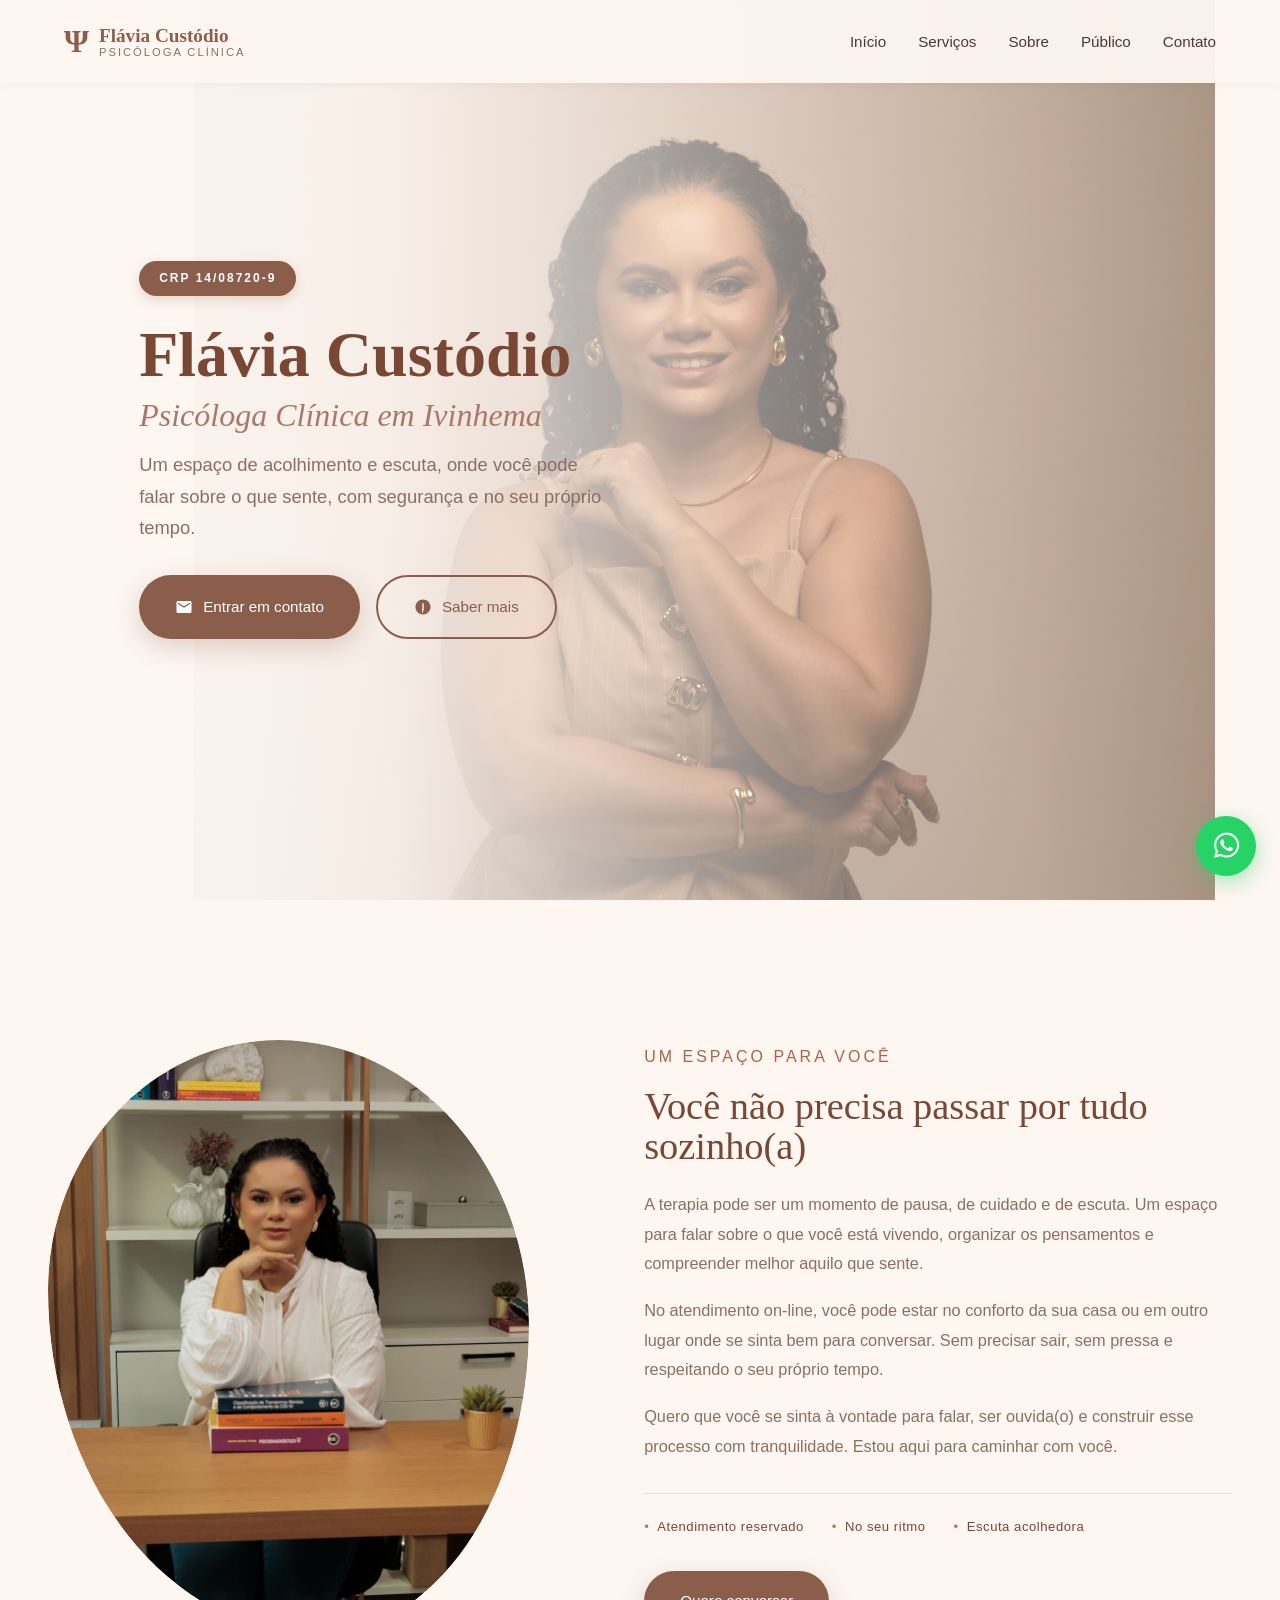
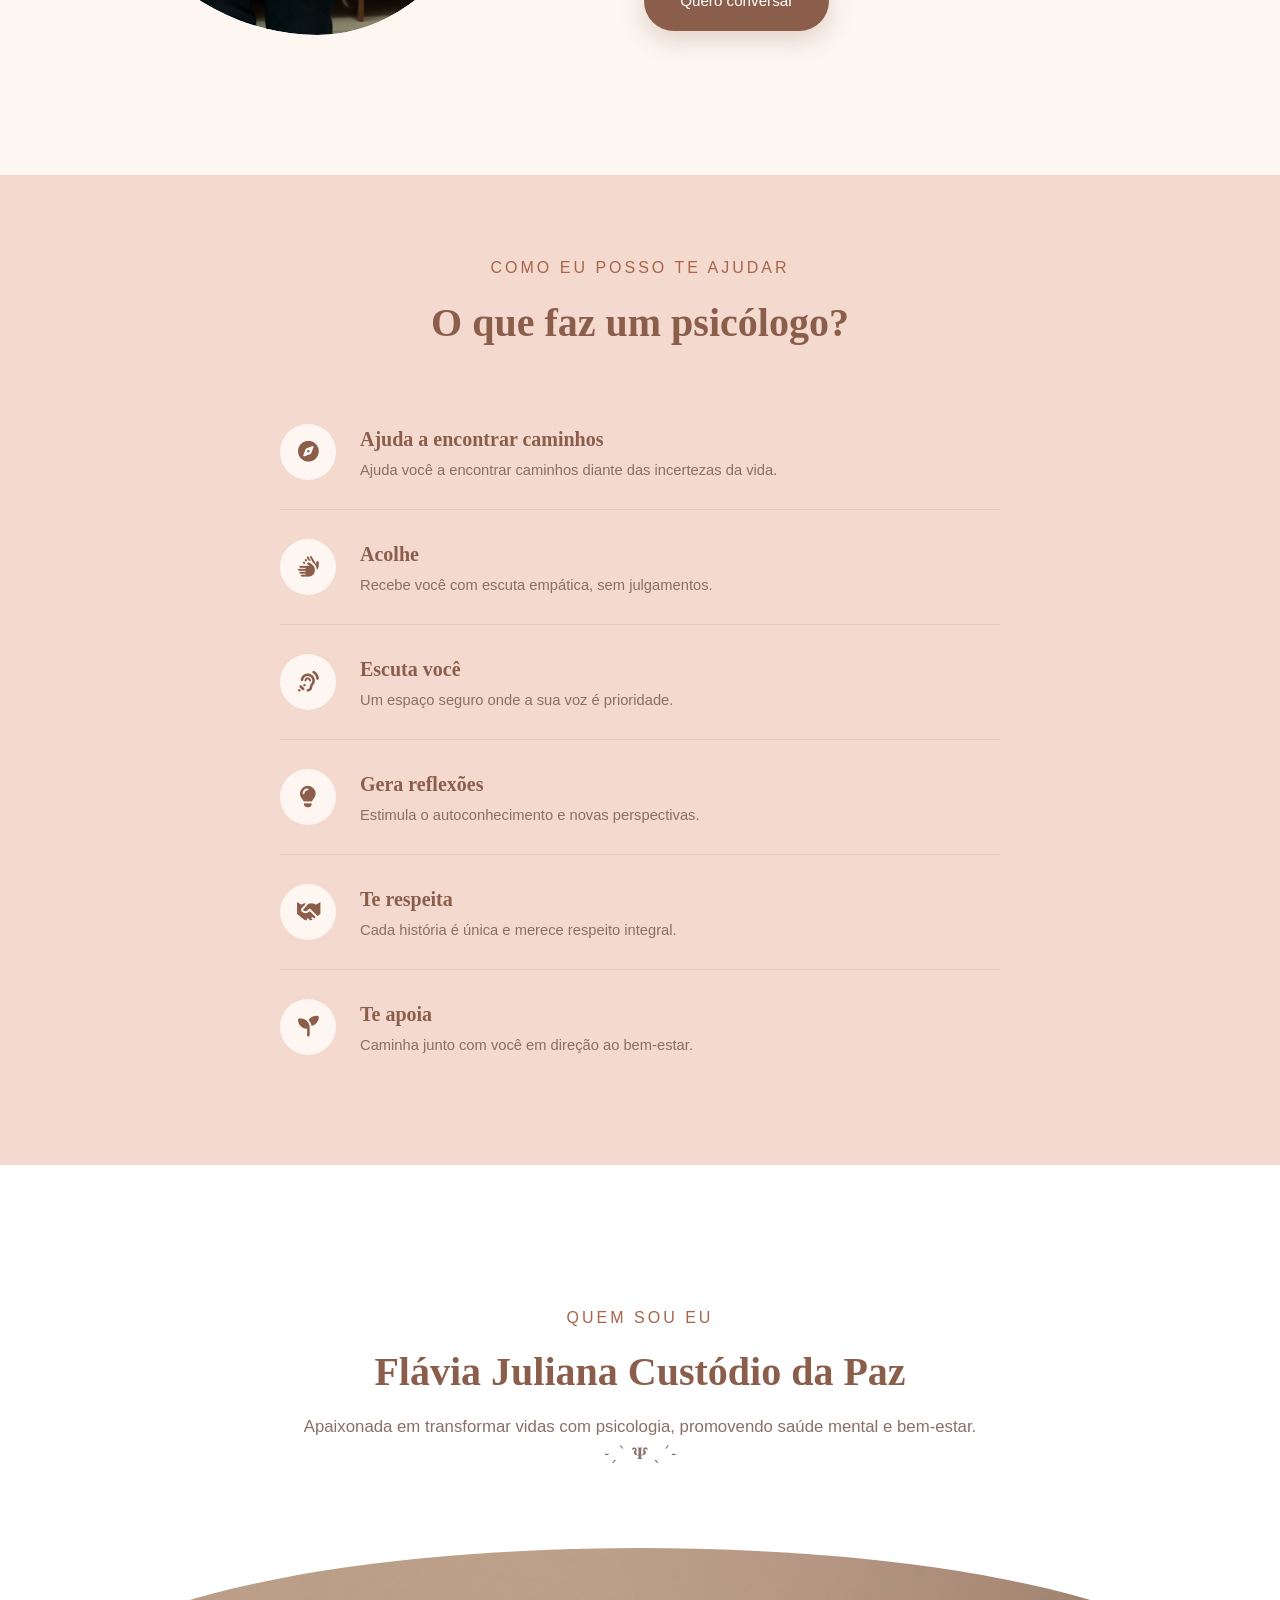
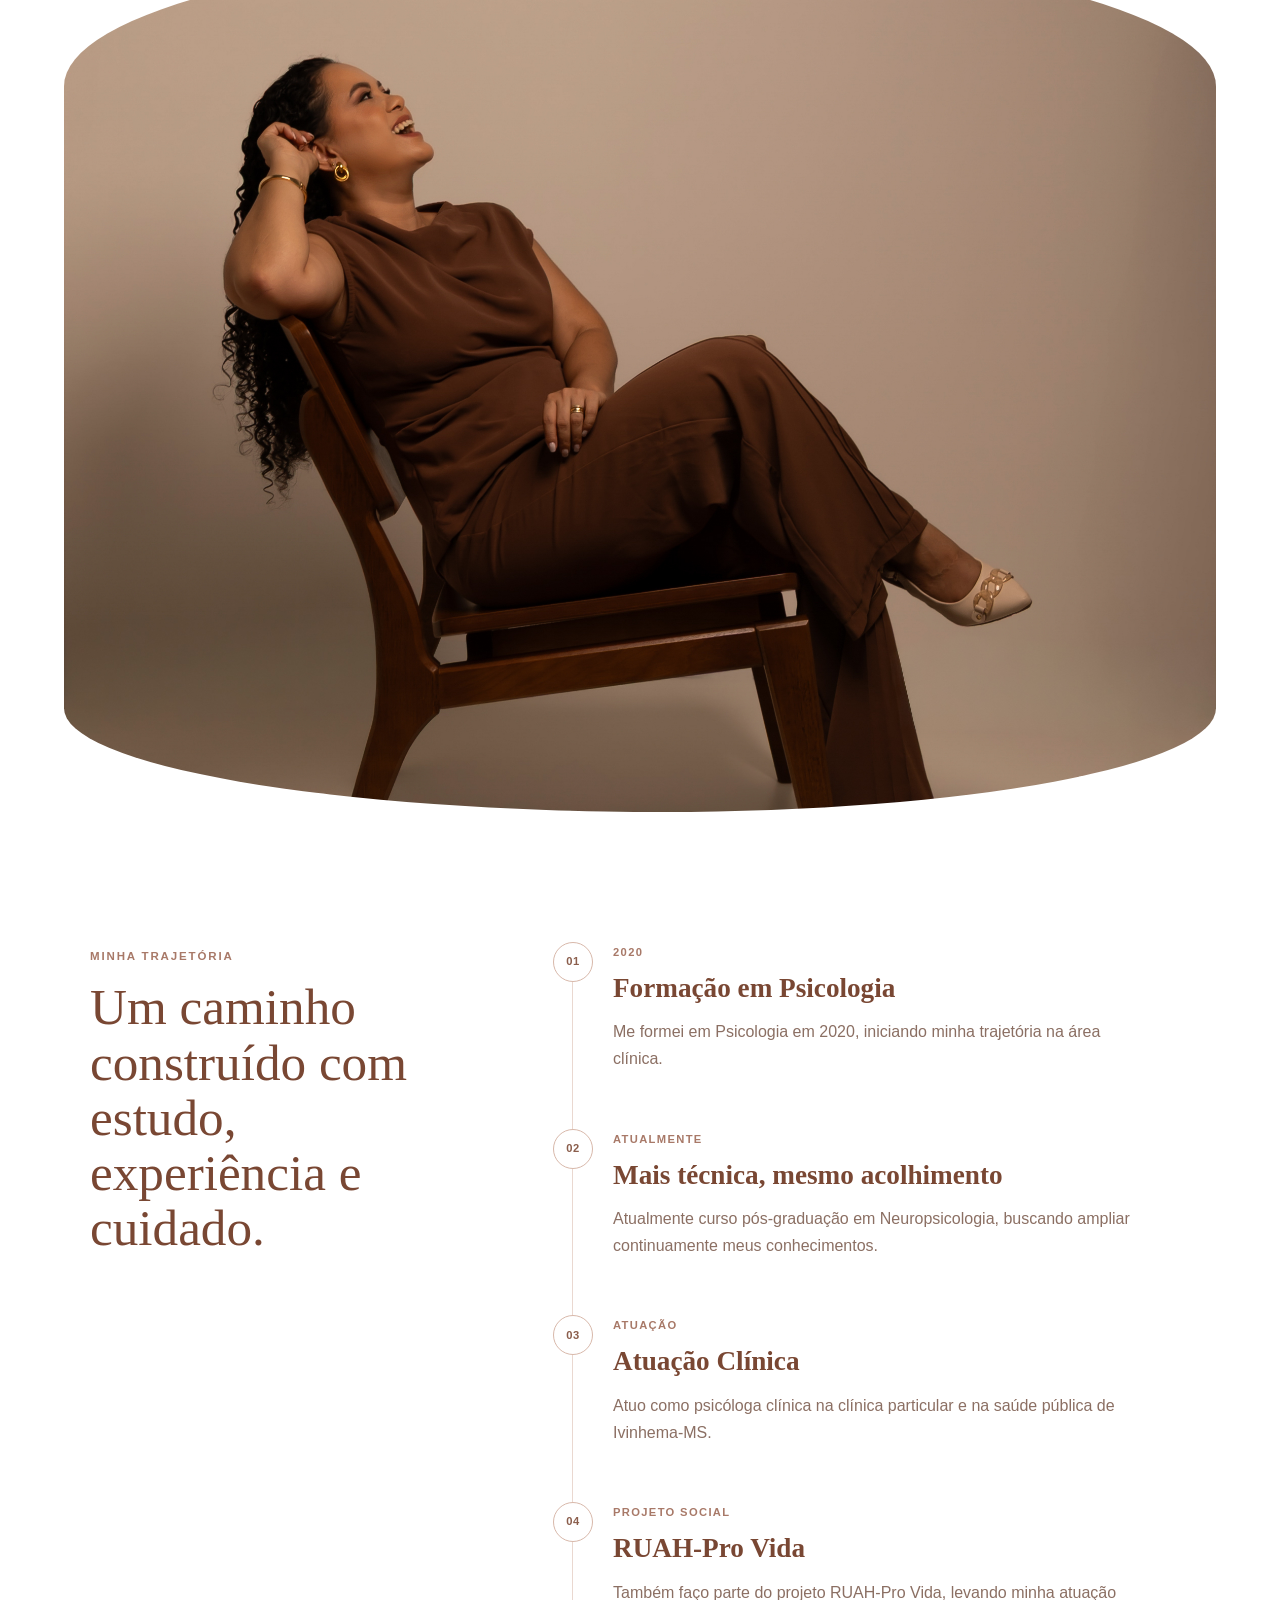
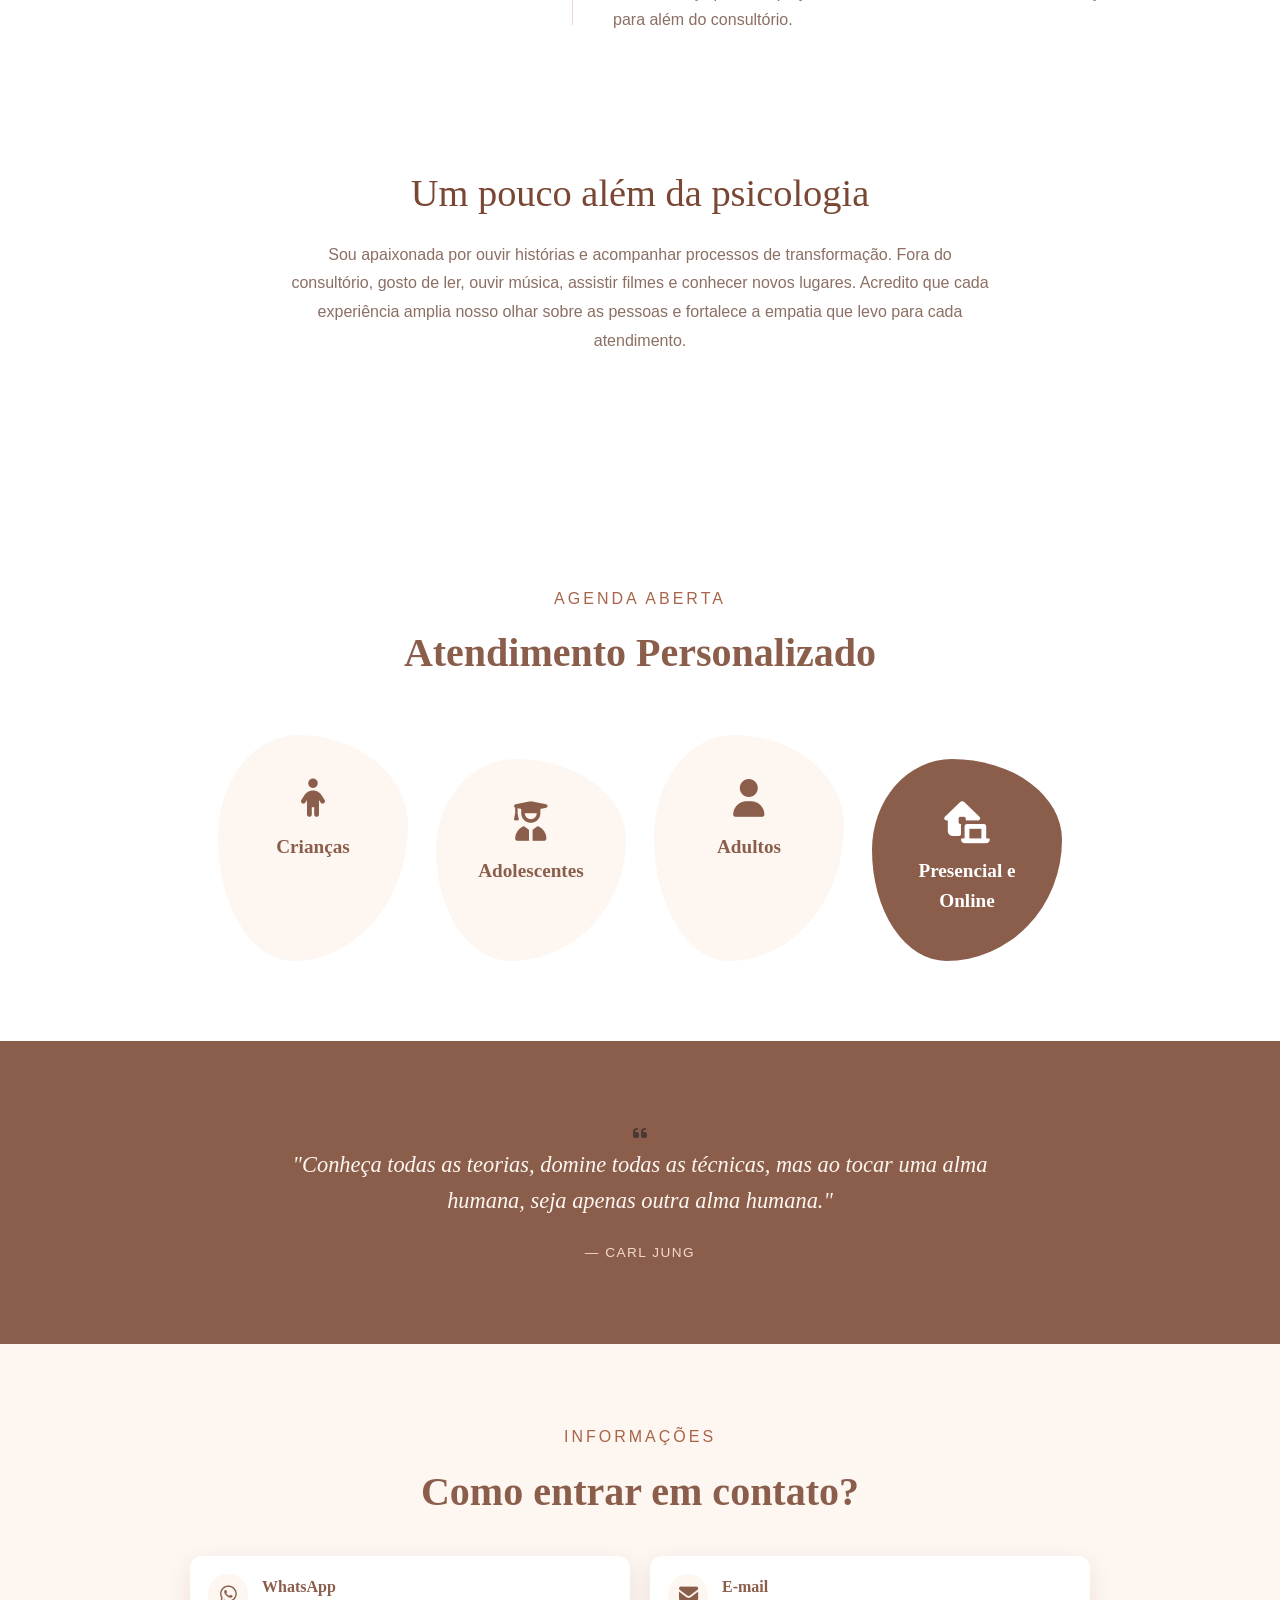
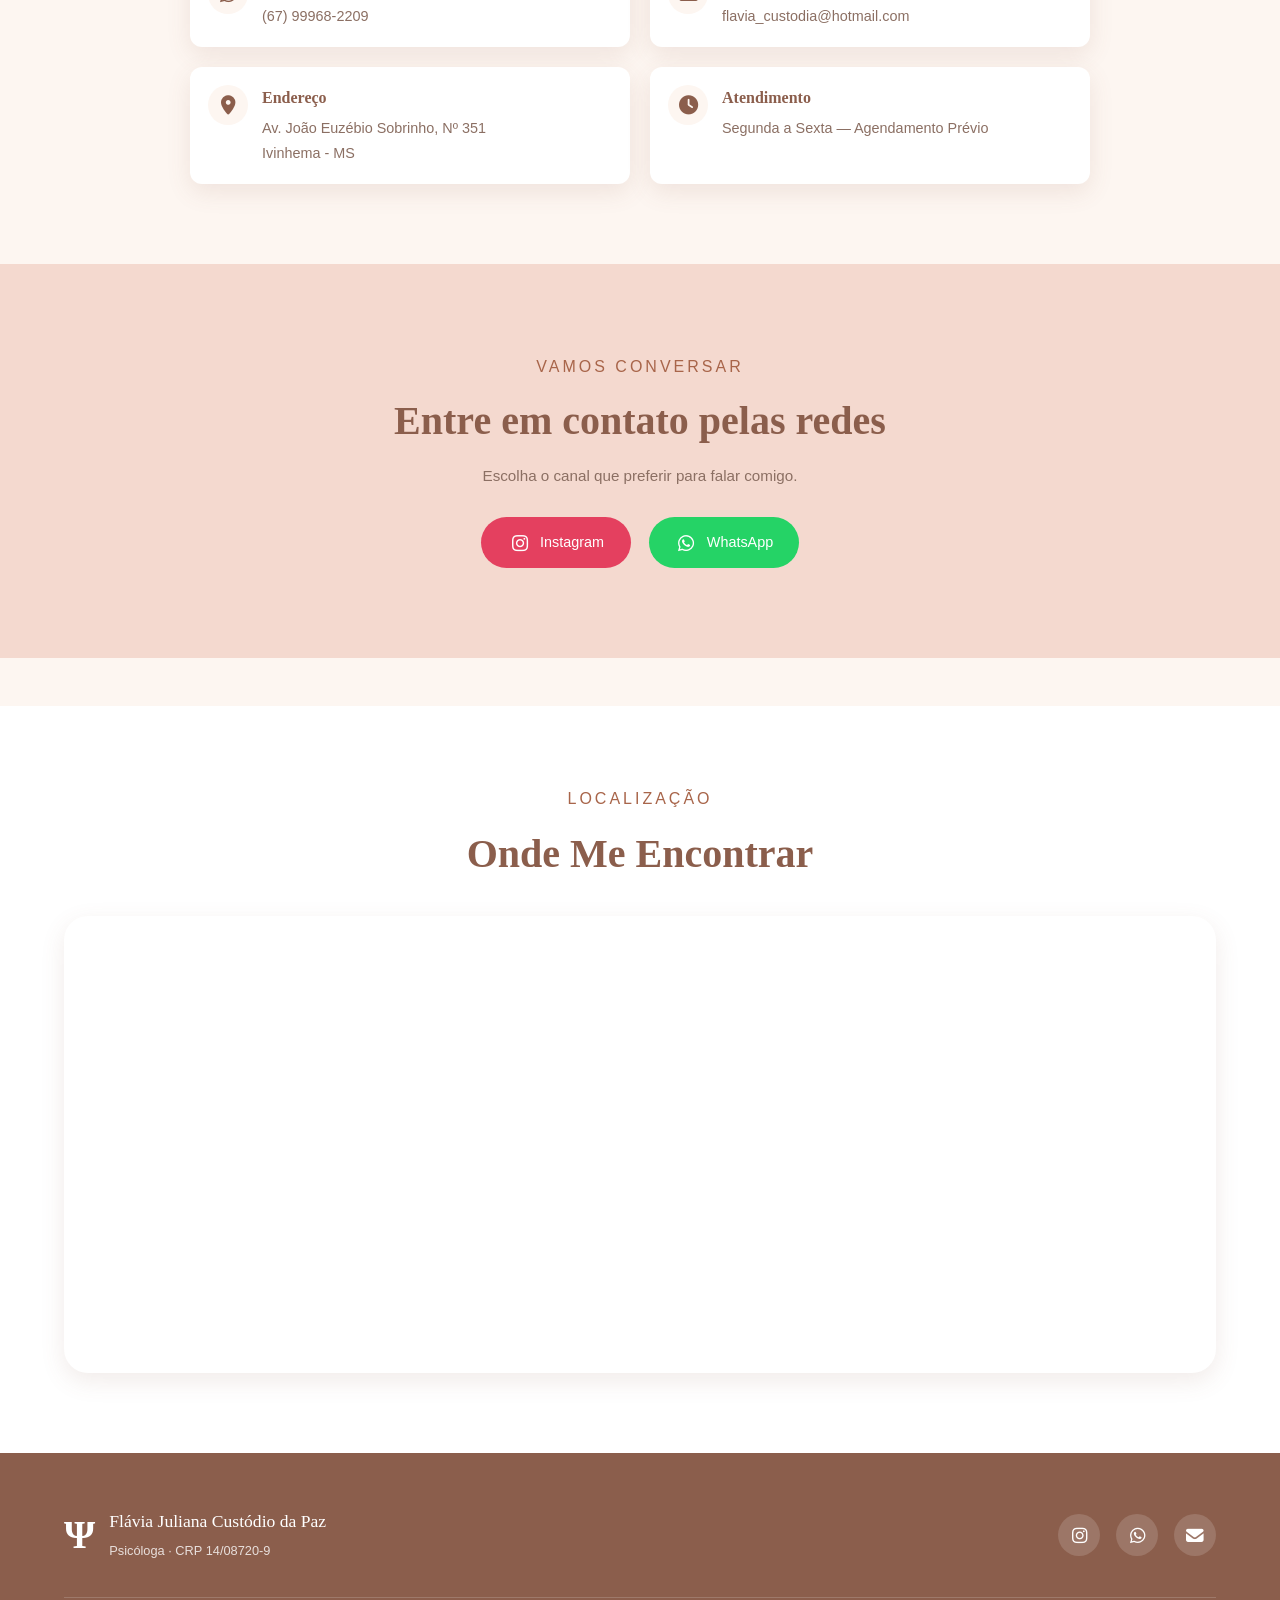
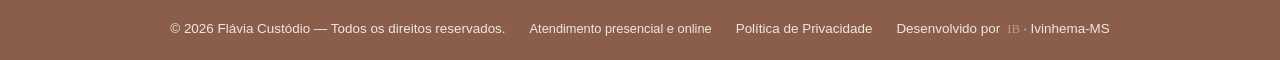
==== index.html @ bb40ae32 "adiciona open graph e transforma seção serviços e público em listas" ====
<!DOCTYPE html>
<!-- LANDING PAGE - PSICÓLOGA FLÁVIA CUSTÓDIO -->
<!-- Projeto Desenvolvido por Iris Bispo - 2026 -->
<html lang="pt-BR">
<head>
    <meta charset="UTF-8">
    <meta name="viewport" content="width=device-width, initial-scale=1.0">
    <meta name="description" content="Psicóloga Flávia Juliana Custódio da Paz. Atendimento psicológico presencial em Ivinhema/MS e online. Psicoterapia para crianças, adolescentes e adultos.">
            <!-- OPEN GRAPH -->
    <meta property="og:title" content="Flávia Custódio | Psicóloga Clínica">
    <meta property="og:description" content="Atendimento psicológico presencial em Ivinhema/MS e online. Um espaço de acolhimento, escuta e cuidado.">
    <meta property="og:type" content="website">
    <meta property="og:url" content="https://psicologa-flavia.netlify.app/">
    <meta property="og:image" content="https://psicologa-flavia.netlify.app/assets/og-image.jpg">
    <meta property="og:image:width" content="1200">
    <meta property="og:image:height" content="630">
    <meta property="og:image:alt" content="Psicóloga Flávia Custódio">
    <meta property="og:locale" content="pt_BR">
    <meta property="og:site_name" content="Flávia Custódio — Psicóloga Clínica">
            <!-- FAVICON -->
    <link rel="icon" type="image/png" href="./assets/favicon/favicon-96x96.png" sizes="96x96" />
    <link rel="icon" type="image/svg+xml" href="./assets/favicon/favicon.svg" />
    <link rel="shortcut icon" href="./favicon.ico" />
    <link rel="apple-touch-icon" sizes="180x180" href="./assets/favicon/apple-touch-icon.png" />
    <title>Flávia Custódio - Psicóloga Clínica | CRP 14/08720-9</title>
            <!-- ícones de font awesome -->
    <link rel="stylesheet" href="./assets/fontawesome/css/all.min.css">
            <!-- CSS -->
    <link rel="stylesheet" href="styles.css">
</head>
<body>
    <a href="#inicio" class="skip-link">Pular para o conteúdo principal</a>
            <!-- NAV -->
    <nav class="navbar" id="navbar">
        <div class="nav-container">
            <a href="#inicio" class="logo">
            <span class="logo-symbol" aria-hidden="true">Ψ</span>
                <div class="logo-text">
                    <span class="logo-name">Flávia Custódio</span>
                    <span class="logo-sub">Psicóloga Clínica</span>
                </div>
            </a>
            <button class="menu-toggle" id="menuToggle" aria-label="Abrir menu" aria-expanded="false" aria-controls="navMenu">
                <span></span><span></span><span></span>
            </button>
            <ul class="nav-menu" id="navMenu"> 
                <li><a href="#inicio">Início</a></li>
                <li><a href="#servicos">Serviços</a></li>
                <li><a href="#sobre">Sobre</a></li>
                <li><a href="#publico">Público</a></li>
                <li><a href="#contato">Contato</a></li>
            </ul>
        </div>
    </nav>
<main>
            <!-- HERO -->
<section class="hero" id="inicio">
    <div class="hero-content">
        <span class="hero-tag">CRP 14/08720-9</span>
            <h1 class="hero-title">Flávia Custódio
                <em>Psicóloga Clínica em Ivinhema</em>
            </h1>
            <p class="hero-subtitle">
                Um espaço de acolhimento e escuta, onde você pode falar sobre o que sente, com segurança e no seu próprio tempo.
            </p>
        <div class="hero-image-card">
            <img
                src="assets/confianca.webp"
                alt="Psicóloga Flávia Custódio em pé sorrindo para a câmera"
                width="420"
                height="520"
                fetchpriority="high"
                decoding="async"
            >
        </div>
        <div class="hero-buttons">
            <a class="btn btn-primary" href="#contato-social">
                <svg
                    width="18"
                    height="18"
                    viewBox="0 0 24 24"
                    fill="currentColor"
                    aria-hidden="true"
                    focusable="false"
                >
                <path d="M20 4H4a2 2 0 0 0-2 2v12a2 2 0 0 0 2 2h16a2 2 0 0 0 2-2V6a2 2 0 0 0-2-2Zm0 4-8 5-8-5V6l8 5 8-5v2Z"/>
                </svg>Entrar em contato
            </a>
            <a class="btn btn-secondary" href="#servicos">
                <svg width="18" height="18" viewBox="0 0 24 24"
                    fill="currentColor" aria-hidden="true">
                    <path d="M12 2C6.48 2 2 6.48 2 12s4.48 10 10 10 10-4.48 10-10S17.52 2 12 2zm0 18a1.5 1.5 0 1 1 0-3 1.5 1.5 0 0 1 0-3 1.5 1.5 0 0 1 0 3zm1-6h-2v-7h2v7z"/>
                </svg>Saber mais
            </a>
        </div>
    </div>
</section>
        <!-- ACOLHIMENTO -->
<section class="acolhimento" id="acolhimento">
    <div class="acolhimento-container">
        <div class="acolhimento-image reveal reveal--left">
            <img
                src="assets/presenca.jpg"
                alt="Psicóloga Flávia Custódio sentada em seu consultório, com a mão apoiada no queixo e olhando para a câmera."
                width="309"
                height="520"
                loading="lazy"
                decoding="async"
            >
        </div>
        <div class="acolhimento-content reveal reveal--right">
            <span class="section-tag">UM ESPAÇO PARA VOCÊ</span>
            <h2 class="acolhimento-title">
                Você não precisa passar por tudo sozinho(a)
            </h2>
            <div class="acolhimento-text">
                <p>
                    A terapia pode ser um momento de pausa, de cuidado e de escuta.
                    Um espaço para falar sobre o que você está vivendo, organizar os
                    pensamentos e compreender melhor aquilo que sente.
                </p>
                <p>
                    No atendimento on-line, você pode estar no conforto da sua casa
                    ou em outro lugar onde se sinta bem para conversar. Sem precisar
                    sair, sem pressa e respeitando o seu próprio tempo.
                </p>
                <p>
                    Quero que você se sinta à vontade para falar, ser ouvida(o) e
                    construir esse processo com tranquilidade. Estou aqui para
                    caminhar com você.
                </p>
            </div>
            <div class="acolhimento-info" aria-label="Características do atendimento">
                <span>Atendimento reservado</span>
                <span>No seu ritmo</span>
                <span>Escuta acolhedora</span>
            </div>
            <a href="#contato" class="btn btn-primary">
                Quero conversar
            </a>
        </div>
    </div>
</section>
        <!--  SERVIÇOS -->
    <section class="servicos" id="servicos">
    <div class="container">
        <span class="section-tag">COMO EU POSSO TE AJUDAR</span>
        <h2 class="section-title">O que faz um psicólogo?</h2>

        <ul class="servicos-lista">
            <li class="servico-linha reveal reveal--left">
                <div class="servico-linha-icon"><i class="fas fa-compass" aria-hidden="true"></i></div>
                <div class="servico-linha-texto">
                    <h3>Ajuda a encontrar caminhos</h3>
                    <p>Ajuda você a encontrar caminhos diante das incertezas da vida.</p>
                </div>
            </li>
            <li class="servico-linha reveal reveal--right">
                <div class="servico-linha-icon"><i class="fas fa-hands" aria-hidden="true"></i></div>
                <div class="servico-linha-texto">
                    <h3>Acolhe</h3>
                    <p>Recebe você com escuta empática, sem julgamentos.</p>
                </div>
            </li>
            <li class="servico-linha reveal reveal--left">
                <div class="servico-linha-icon"><i class="fas fa-ear-listen" aria-hidden="true"></i></div>
                <div class="servico-linha-texto">
                    <h3>Escuta você</h3>
                    <p>Um espaço seguro onde a sua voz é prioridade.</p>
                </div>
            </li>
            <li class="servico-linha reveal reveal--right">
                <div class="servico-linha-icon"><i class="fas fa-lightbulb" aria-hidden="true"></i></div>
                <div class="servico-linha-texto">
                    <h3>Gera reflexões</h3>
                    <p>Estimula o autoconhecimento e novas perspectivas.</p>
                </div>
            </li>
            <li class="servico-linha reveal reveal--left">
                <div class="servico-linha-icon"><i class="fas fa-handshake" aria-hidden="true"></i></div>
                <div class="servico-linha-texto">
                    <h3>Te respeita</h3>
                    <p>Cada história é única e merece respeito integral.</p>
                </div>
            </li>
            <li class="servico-linha reveal reveal--right">
                <div class="servico-linha-icon"><i class="fas fa-seedling" aria-hidden="true"></i></div>
                <div class="servico-linha-texto">
                    <h3>Te apoia</h3>
                    <p>Caminha junto com você em direção ao bem-estar.</p>
                </div>
            </li>
        </ul>
    </div>
</section>
    <!-- SOBRE -->
<section class="sobre" id="sobre">
    <div class="container">
        <span class="section-tag">QUEM SOU EU</span>
        <h2 class="section-title">
            Flávia Juliana Custódio da Paz
        </h2>
        <p class="section-subtitle">
            Apaixonada em transformar vidas com psicologia,
            promovendo saúde mental e bem-estar.
            <br>
            <span aria-hidden="true">˗ˏˋ 𝚿 ˎˊ˗</span>
        </p>
        <div class="sobre-image-wrapper reveal reveal--up">
            <img
                src="assets/contentamento.jpg"
                alt="Psicóloga Flávia Juliana Custódio da Paz em seu consultório"
                class="sobre-image"
                width="1200"
                height="800"
                loading="lazy"
                decoding="async"
            >
        </div>
        <!-- TRAJETÓRIA -->
        <div class="sobre-trajetoria">
            <div class="sobre-trajetoria-intro reveal reveal--left">
                <span class="sobre-mini-tag">
                    MINHA TRAJETÓRIA
                </span>
                <h3>
                    Um caminho construído
                    com estudo, experiência
                    e cuidado.
                </h3>
            </div>
            <div class="sobre-timeline">
                <article class="sobre-timeline-item reveal reveal--right">
                    <span class="sobre-timeline-marker">
                        01
                    </span>
                    <div class="sobre-timeline-content">
                        <span class="sobre-timeline-label">
                            2020
                        </span>
                        <h4>
                            Formação em Psicologia
                        </h4>
                        <p>
                            Me formei em Psicologia em 2020,
                            iniciando minha trajetória na área clínica.
                        </p>
                    </div>
                </article>
                <article class="sobre-timeline-item reveal reveal--right">
                    <span class="sobre-timeline-marker">
                        02
                    </span>
                    <div class="sobre-timeline-content">
                        <span class="sobre-timeline-label">
                            ATUALMENTE
                        </span>
                        <h4>
                            Mais técnica, mesmo acolhimento
                        </h4>
                        <p>
                            Atualmente curso pós-graduação em
                            Neuropsicologia, buscando ampliar
                            continuamente meus conhecimentos.
                        </p>
                    </div>
                </article>
                <article class="sobre-timeline-item reveal reveal--right">
                    <span class="sobre-timeline-marker">
                        03
                    </span>
                    <div class="sobre-timeline-content">
                        <span class="sobre-timeline-label">
                            ATUAÇÃO
                        </span>
                        <h4>
                            Atuação Clínica
                        </h4>
                        <p>
                            Atuo como psicóloga clínica na clínica
                            particular e na saúde pública de
                            Ivinhema-MS.
                        </p>
                    </div>
                </article>
                <article class="sobre-timeline-item reveal reveal--right">
                    <span class="sobre-timeline-marker">
                        04
                    </span>
                    <div class="sobre-timeline-content">
                        <span class="sobre-timeline-label">
                            PROJETO SOCIAL
                        </span>
                        <h4>
                            RUAH-Pro Vida
                        </h4>
                        <p>
                            Também faço parte do projeto
                            RUAH-Pro Vida, levando minha atuação
                            para além do consultório.
                        </p>
                    </div>
                </article>
            </div>
        </div>
        <!-- ALÉM DA PSICOLOGIA -->
        <div class="sobre-text reveal reveal--up">
            <span class="sobre-text-title">
                Um pouco além da psicologia
            </span>
            <p>
                Sou apaixonada por ouvir histórias e acompanhar
                processos de transformação. Fora do consultório,
                gosto de ler, ouvir música, assistir filmes e
                conhecer novos lugares.

                Acredito que cada experiência amplia nosso olhar
                sobre as pessoas e fortalece a empatia que levo
                para cada atendimento.
            </p>
        </div>
    </div>
</section>
    <!-- PÚBLICO -->
    <section class="publico" id="publico">
    <div class="container">
        <span class="section-tag">Agenda Aberta</span>
        <h2 class="section-title">Atendimento Personalizado</h2>
        <ol class="publico-grid" role="list">
            <li class="publico-card reveal reveal--up reveal--stagger">
                <i class="fas fa-child" aria-hidden="true"></i>
                <h3>Crianças</h3>
            </li>
            <li class="publico-card reveal reveal--up reveal--stagger">
                <i class="fas fa-user-graduate" aria-hidden="true"></i>
                <h3>Adolescentes</h3>
            </li>
            <li class="publico-card reveal reveal--up reveal--stagger">
                <i class="fas fa-user" aria-hidden="true"></i>
                <h3>Adultos</h3>
            </li>
            <li class="publico-card highlight reveal reveal--up reveal--stagger">
                <i class="fas fa-laptop-house" aria-hidden="true"></i>
                <h3>Presencial e Online</h3>
            </li>
        </ol>
    </div>
</section>
<!-- FILOSOFIA -->
<section class="filosofia reveal reveal--up">
    <div class="container">
        <i class="fas fa-quote-left" aria-hidden="true"></i>
        <figure>
            <blockquote class="filosofia-quote">
                "Conheça todas as teorias, domine todas as técnicas, mas ao tocar uma alma humana, seja apenas outra alma humana."
            </blockquote>
            <figcaption class="filosofia-autor">
                — Carl Jung
            </figcaption>
        </figure>
    </div>
</section>
    <!-- CONTATO - INFORMAÇÕES -->
    <section class="contato" id="contato">
        <div class="container">
            <span class="section-tag">INFORMAÇÕES</span>
            <h2 class="section-title">Como entrar em contato?</h2>
            <div class="contato-wrapper">
                <div class="contato-info">
                    <div class="info-item">
                        <i class="fab fa-whatsapp" aria-hidden="true"></i>
                        <div>
                            <strong>WhatsApp</strong>
                            <a href="https://wa.me/5567999682209" target="_blank" rel="noopener noreferrer">(67) 99968-2209</a>
                        </div>
                    </div>
                    <div class="info-item">
                        <i class="fas fa-envelope" aria-hidden="true"></i>
                        <div>
                            <strong>E-mail</strong>
                            <a href="mailto:flavia_custodia@hotmail.com">flavia_custodia@hotmail.com</a>
                        </div>
                    </div>        
                    <div class="info-item">
                        <i class="fas fa-map-marker-alt" aria-hidden="true"></i>
                        <div>
                            <strong>Endereço</strong>
                            <span>Av. João Euzébio Sobrinho, Nº 351<br>Ivinhema - MS</span>
                        </div>
                    </div>
                    <div class="info-item">
                        <i class="fas fa-clock" aria-hidden="true"></i>
                        <div>
                            <strong>Atendimento</strong>
                            <span>Segunda a Sexta — Agendamento Prévio</span>
                        </div>
                    </div>
                </div>
            </div>
        </div>
    </section>
    <!-- CONTATO -->
    <section class="contato-social-section" id="contato-social" aria-labelledby="contato-social-title">
    <div class="container contato-social-container">
        <span class="section-tag">Vamos conversar</span>
        <h2 id="contato-social-title" class="section-title">
            Entre em contato pelas redes
        </h2>
        <p class="contato-social-texto">
            Escolha o canal que preferir para falar comigo.
        </p>
        <div class="contato-social">
            <a
                href="https://instagram.com/psicologa_flavia_custodio"
                target="_blank"
                rel="noopener noreferrer"
                class="contato-social-btn contato-social-btn--instagram"
                aria-label="Instagram da Psicóloga Flávia"
            >
                <i class="fab fa-instagram" aria-hidden="true"></i>
                Instagram
            </a>
            <a
                href="https://wa.me/5567999682209"
                target="_blank"
                rel="noopener noreferrer"
                class="contato-social-btn contato-social-btn--whatsapp"
                aria-label="WhatsApp da Psicóloga Flávia"
            >
                <i class="fab fa-whatsapp" aria-hidden="true"></i>
                WhatsApp
            </a>
        </div>
    </div>
</section>
    <!-- MAPA -->
    <section class="mapa">
        <div class="container">
            <span class="section-tag">LOCALIZAÇÃO</span>
            <h2 class="section-title">Onde Me Encontrar</h2>
            <div class="mapa-wrapper">
                <iframe 
                src="https://www.google.com/maps/embed?pb=!1m14!1m8!1m3!1d29530.54869222991!2d-53.8453674!3d-22.3037879!3m2!1i1024!2i768!4f13.1!3m3!1m2!1s0x948ebb006ec71f0f%3A0x5dc5f44d82bafe86!2zUHNpY8OzbG9nYSBGbMOhdmlhIEN1c3TDs2Rpbw!5e0!3m2!1spt-BR!2sbr!4v1780435019799!5m2!1spt-BR!2sbr" 
                title="Mapa de localização da clínica da psicóloga Flávia Custódio em Ivinhema"
                width="100%"
                height="350"
                loading="lazy" 
                allowfullscreen="" 
                referrerpolicy="no-referrer-when-downgrade"></iframe>
            </div>
        </div>
    </section>
</main>
<!-- FOOTER -->
    <footer class="footer">
        <div class="container">
            <div class="footer-content">
                <div class="footer-brand">
                    <span class="logo-symbol" aria-hidden="true">Ψ</span>
                    <p>Flávia Juliana Custódio da Paz<br>
                    <small>Psicóloga · CRP 14/08720-9</small></p>
                </div>
                <div class="footer-social">
                    <a href="https://instagram.com/psicologa_flavia_custodio" target="_blank" rel="noopener noreferrer" aria-label="Instagram">
                        <i class="fab fa-instagram" aria-hidden="true"></i>
                    </a>
                    <a href="https://wa.me/5567999682209" target="_blank" rel="noopener noreferrer" aria-label="WhatsApp">
                        <i class="fab fa-whatsapp" aria-hidden="true"></i>
                    </a>
                    <a href="mailto:flavia_custodia@hotmail.com" aria-label="E-mail">
                        <i class="fas fa-envelope" aria-hidden="true"></i>
                    </a>
                </div>
            </div>
            <div class="footer-bottom">
                <p>© <span id="anoAtual"></span> Flávia Custódio — Todos os direitos reservados.</p>
                <p><small>Atendimento presencial e online  </small></p>
                <a href="./privacidade.html"> Política de Privacidade  </a>
                <p class="footer__dev">Desenvolvido por <a href="https://www.irisbispo.com/" 
                    class="creditos"
                    target="_blank"
                    rel="noopener noreferrer"
                    aria-label="Desenvolvedora do site"
                    data-tooltip="Conheça quem desenvolveu este site">
                    IB
                </a> · Ivinhema-MS</p>
            </div>
        </div>
    </footer>
    <!-- botão flutuante de WhatsApp -->
    <a href="https://wa.me/5567999682209" target="_blank" rel="noopener noreferrer" class="float-whatsapp" aria-label="Fale no WhatsApp">
        <i class="fab fa-whatsapp" aria-hidden="true"></i>
    </a>
    <script src="script.js"></script>
</body>
</html>
---- styles.css ----
/* FONTES */
@font-face {
    font-family: 'Poppins';
    src: url('./fonts/Poppins/Poppins-Light.ttf') format('truetype');
    font-weight: 300;
    font-display: swap;
}
@font-face {
    font-family: 'Poppins';
    src: url('./fonts/Poppins/Poppins-Regular.ttf') format('truetype');
    font-weight: 400;
    font-display: swap;
}
@font-face {
    font-family: 'Poppins';
    src: url('./fonts/Poppins/Poppins-Medium.ttf') format('truetype');
    font-weight: 500;
    font-display: swap;
}
@font-face {
    font-family: 'Poppins';
    src: url('./fonts/Poppins/Poppins-SemiBold.ttf') format('truetype');
    font-weight: 600;
    font-display: swap;
}
@font-face {
    font-family: 'Cormorant Garamond';
    src: url('./fonts/Cormorant-Garamond/CormorantGaramond-Regular.ttf') format('truetype');
    font-weight: 400;
    font-display: swap;
}
@font-face {
    font-family: 'Cormorant Garamond';
    src: url('./fonts/Cormorant-Garamond/CormorantGaramond-Medium.ttf') format('truetype');
    font-weight: 500;
    font-display: swap;
}
@font-face {
    font-family: 'Cormorant Garamond';
    src: url('./fonts/Cormorant-Garamond/CormorantGaramond-SemiBold.ttf') format('truetype');
    font-weight: 600;
    font-display: swap;
}
@font-face {
    font-family: 'Cormorant Garamond';
    src: url('./fonts/Cormorant-Garamond/CormorantGaramond-Bold.ttf') format('truetype');
    font-weight: 700;
    font-display: swap;
}

/* RESET E BASE - MOBILE FIRST */
*,
*::before,
*::after {
    margin: 0;
    padding: 0;
    box-sizing: border-box;
}

html { scroll-behavior: smooth; }

body {
    font-family: 'Poppins', sans-serif;
    color: #4a3a32;
    background-color: #fdf6f1;
    line-height: 1.6;
    overflow-x: hidden;
}

img { max-width: 100%; display: block; }
a { text-decoration: none; color: inherit; }

.container {
    max-width: 1200px;
    margin: 0 auto;
    padding: 0 24px;
}

.section-tag {
    display: inline-block;
    font-size: 1rem;
    text-transform: uppercase;
    letter-spacing: 3px;
    color: #a8654a;
    margin-bottom: 10px;
    margin-top: 30px;
    font-weight: 500;
}

.section-title {
    font-family: 'Cormorant Garamond', serif;
    font-size: 2.5rem;
    color: #8b5e4c;
    font-weight: 600;
    margin-bottom: 10px;
}

.section-subtitle {
    color: #8b6f63;
    font-size: 1.05rem;
    margin-bottom: 15px;
}

.section { padding: 80px 0; }

.skip-link {
    position: absolute;
    top: -90px;
    left: 0;
    background: #8b5e4c;
    color: white;
    padding: 10px 16px;
    z-index: 2000;
    transition: top 0.2s ease;
}
.skip-link:focus { top: 0; }

/* NAVBAR */
.navbar {
    position: fixed;
    top: 0; left: 0; right: 0;
    background: rgba(253, 246, 241, 0.95);
    z-index: 1000;
    box-shadow: 0 2px 10px rgba(0,0,0,0.04);
}
.navbar.scrolled { box-shadow: 0 8px 24px rgba(139, 94, 76, 0.12); }

.nav-container {
    max-width: 1200px;
    margin: 0 auto;
    padding: 16px 24px;
    display: flex;
    justify-content: space-between;
    align-items: center;
}

.logo { display: flex; align-items: center; gap: 10px; }

.logo-symbol {
    font-family: 'Cormorant Garamond', serif;
    font-size: 2rem;
    color: #8b5e4c;
    font-weight: 700;
}

.logo-text { display: flex; flex-direction: column; line-height: 1.1; }

.logo-name {
    font-family: 'Cormorant Garamond', serif;
    font-size: 1.2rem;
    color: #8b5e4c;
    font-weight: 600;
}

.logo-sub {
    font-size: 0.7rem;
    color: #8b6f63;
    letter-spacing: 2px;
    text-transform: uppercase;
}

.nav-menu {
    position: absolute;
    top: 100%; left: 0; right: 0;
    background: white;
    flex-direction: column;
    padding: 20px;
    gap: 16px;
    box-shadow: 0 8px 24px rgba(139, 94, 76, 0.12);
    transform: translateY(-150%);
    display: flex;
    list-style: none;
}
.nav-menu.active { transform: translateY(0); }
.nav-menu a { color: #4a3a32; font-weight: 500; font-size: 0.95rem; }
.nav-menu a:hover { color: #8b5e4c; }

.menu-toggle {
    display: flex;
    flex-direction: column;
    gap: 5px;
    background: none;
    border: none;
    cursor: pointer;
}
.menu-toggle span { width: 26px; height: 2px; background: #8b5e4c; }

/* HERO - MOBILE FIRST */
.hero {
    position: relative;
    width: 100%;
    max-width: 100%;
    min-height: 100vh;
    display: flex;
    flex-direction: column;   /* mobile: empilha conteúdo + imagem */
    align-items: center;
    justify-content: center;
    overflow: hidden;
    isolation: isolate;
    background-color: #fdf6f1;
    padding: 120px 24px 80px;
}

/* O conteúdo fica por cima, alinhado ao topo */
.hero-content {
    position: relative;
    z-index: 2;
    width: 100%;
    max-width: 600px;
    text-align: center;
    display: flex;
    flex-direction: column;
    align-items: center;
}

.hero-tag {
    display: inline-block;
    background: #8b5e4c;
    color: white;
    padding: 8px 20px;
    border-radius: 50px;
    font-size: 0.75rem;
    font-weight: 600;
    letter-spacing: 2px;
    text-transform: uppercase;
    margin-bottom: 24px;
    box-shadow: 0 4px 12px rgba(139, 94, 76, 0.2);
}

.hero-title {
    font-family: 'Cormorant Garamond', serif;
    font-size: clamp(2.8rem, 8vw, 4rem);
    color: #794733;
    font-weight: 600;
    line-height: 1.1;
    margin-bottom: 16px;
}

.hero-title em {
    display: block;
    font-style: italic;
    font-size: 0.55em;
    color: #a87968;
    font-weight: 400;
    margin-top: 8px;
}

.hero-subtitle {
    font-family: 'Poppins', sans-serif;
    font-size: 1rem;
    font-weight: 300;
    line-height: 1.6;
    color: #8b6f63;
    max-width: 480px;
    margin-bottom: 32px;
}

.hero-image-card {
    width: min(100%, 340px);
    margin: 4px auto 32px;
    padding: 8px;
    background: rgba(255, 255, 255, 0.72);
    border: 1px solid rgba(139, 94, 76, 0.14);
    border-radius: 28px;
    box-shadow:
        0 20px 50px rgba(74, 58, 50, 0.12),
        0 6px 18px rgba(139, 94, 76, 0.08);
}

.hero-image-card img {
    display: block;
    width: 100%;
    aspect-ratio: 4 / 5;
    object-fit: cover;
    object-position: center;
    border-radius: 22px;
}

.hero-buttons {
    display: flex;
    flex-direction: column;
    width: 100%;
    gap: 16px;
}

.btn {
    padding: 16px 32px;
    border: none;
    border-radius: 50px;
    font-family: 'Poppins', sans-serif;
    font-size: 0.95rem;
    font-weight: 500;
    cursor: pointer;
    display: inline-flex;
    align-items: center;
    justify-content: center;
    gap: 10px;
    width: 100%;
    transition: all 0.3s ease;
}

.btn-primary {
    background: #8b5e4c;
    color: white;
    box-shadow: 0 8px 24px rgba(139, 94, 76, 0.25);
}
.btn-primary:hover { background: #794733; transform: translateY(-3px); }

.btn-secondary {
    background: transparent;
    color: #8b5e4c;
    border: 2px solid #8b5e4c;
}
.btn-secondary:hover { background: #8b5e4c; color: white; transform: translateY(-3px); }

/*  ACOLHIMENTO */
.acolhimento {
    background: #fdf6f1;
    padding: 80px 24px;
    overflow: hidden;
}

.acolhimento-container {
    width: 100%;
    max-width: 1400px;
    margin: 0 auto;
    display: flex;
    flex-direction: column;
    align-items: center;
    gap: 48px;
}

.acolhimento-image {
    width: 100%;
    max-width: 360px;
    margin: 0 auto;
    position: relative;
    order: 1;
}

.acolhimento-image img {
    display: block;
    width: 100%;
    height: auto;
    aspect-ratio: 420 / 520;
    object-fit: cover;
    object-position: center;
    border-radius: 48% 52% 44% 56% / 42% 48% 52% 58%;
    mask-image: radial-gradient(
        ellipse 76% 88% at 50% 50%,
        #000 68%,
        rgba(0, 0, 0, 0.9) 76%,
        transparent 100%
    );
    mask-repeat: no-repeat;
    mask-position: center;
    mask-size: 100% 100%;
    -webkit-mask-image: radial-gradient(
        ellipse 76% 88% at 50% 50%,
        #000 68%,
        rgba(0, 0, 0, 0.9) 76%,
        transparent 100%
    );
    -webkit-mask-repeat: no-repeat;
    -webkit-mask-position: center;
    -webkit-mask-size: 100% 100%;
    filter: saturate(0.96);
    transition: transform 0.6s ease, filter 0.6s ease;
    
}
.acolhimento-image:hover img { transform: scale(1.025); filter: saturate(1); }

.acolhimento-content {
    max-width: 620px;
    margin: 0 auto;
    color: #8b6f63;
}
.acolhimento-content .section-tag { display: inline-block; margin-bottom: 16px; }

.acolhimento-title {
    font-family: 'Cormorant Garamond', serif;
    font-size: clamp(2.2rem, 8vw, 3.4rem);
    font-weight: 500;
    line-height: 1.05;
    color: #794733;
    margin-bottom: 24px;
}

.acolhimento-text { max-width: 600px; }
.acolhimento-text p {
    font-size: 1rem;
    line-height: 1.75;
    color: #8b6f63;
    margin-bottom: 18px;
}
.acolhimento-text p:last-child { margin-bottom: 0; }

.acolhimento-info {
    display: flex;
    flex-direction: column;
    gap: 10px;
    margin: 28px 0 30px;
    padding-top: 22px;
    border-top: 1px solid rgba(139, 94, 76, 0.18);
}
.acolhimento-info span {
    position: relative;
    color: #794733;
    font-size: 0.82rem;
    letter-spacing: 0.04em;
}
.acolhimento-info span::before {
    content: "•";
    margin-right: 8px;
    color: #a87968;
}
.acolhimento-content .btn { margin-top: 2px; order: 1; }

/* SERVIÇOS */
.servicos { background: #f4d9cf; text-align: center; padding: 80px 0; }
.servicos-lista { 
    display: grid; 
    max-width: 720px; 
    margin: 40px auto 0; 
    padding: 0;
    list-style: none;
}
.servico-linha {
    display: flex;
    flex-direction: column;
    align-items: center;
    gap: 12px;
    text-align: center;
    padding: 28px 0;
    border-bottom: 1px solid rgba(139, 94, 76, 0.15);
}
.servico-linha:last-child { border-bottom: none; }
.servico-linha-icon {
    flex-shrink: 0;
    width: 56px;
    height: 56px;
    border-radius: 50%;
    background: #fdf6f1;
    display: flex;
    align-items: center;
    justify-content: center;
}
.servico-linha-icon i { font-size: 1.3rem; color: #8b5e4c; }
.servico-linha-texto h3 {
    font-family: 'Cormorant Garamond', serif;
    font-size: 1.25rem;
    color: #8b5e4c;
    margin-bottom: 4px;
}
.servico-linha-texto p {
    color: #8b6f63;
    font-size: 0.92rem;
    line-height: 1.5;
}
/* SOBRE */
.sobre {
    background: #fff;
    text-align: center;
    padding: 80px 0;
    overflow: hidden;
}

.sobre-image-wrapper {
    width: 100%;
    max-width: 900px;
    margin: 50px auto 0;
    overflow: hidden;
    border-radius: 48% 52% 46% 54% / 12% 12% 10% 10%;
}
.sobre-image {
    display: block;
    width: 100%;
    height: auto;
    aspect-ratio: 4 / 3;
    object-fit: cover;
    object-position: center;
    filter: saturate(0.96);
    transition: transform 0.8s ease, filter 0.8s ease;
    will-change: transform;
}
.sobre-image-wrapper:hover .sobre-image { transform: scale(1.025); filter: saturate(1); }

.sobre-trajetoria {
    display: grid;
    grid-template-columns: 1fr;
    gap: 42px;
    margin-top: 80px;
    text-align: left;
}
.sobre-trajetoria-intro { max-width: 420px; }

.sobre-mini-tag {
    display: inline-block;
    margin-bottom: 14px;
    color: #a87968;
    font-size: 0.72rem;
    font-weight: 600;
    letter-spacing: 0.16em;
}
.sobre-trajetoria-intro h3 {
    margin: 0;
    font-family: 'Cormorant Garamond', serif;
    font-size: clamp(2rem, 7vw, 3rem);
    font-weight: 500;
    line-height: 1.08;
    color: #794733;
}

.sobre-timeline {
    position: relative;
    display: flex;
    flex-direction: column;
    gap: 36px;
}
.sobre-timeline::before {
    content: "";
    position: absolute;
    top: 8px;
    bottom: 8px;
    left: 19px;
    width: 1px;
    background: #ead8d0;
}

.sobre-timeline-item {
    position: relative;
    display: grid;
    grid-template-columns: 40px 1fr;
    gap: 20px;
    align-items: start;
}

.sobre-timeline-marker {
    position: relative;
    z-index: 1;
    display: flex;
    align-items: center;
    justify-content: center;
    width: 40px;
    height: 40px;
    border: 1px solid #d8b8aa;
    border-radius: 50%;
    background: #fff;
    color: #8b5e4c;
    font-size: 0.7rem;
    font-weight: 600;
    letter-spacing: 0.04em;
}

.sobre-timeline-content { padding-top: 2px; }
.sobre-timeline-label {
    display: block;
    margin-bottom: 5px;
    color: #a87968;
    font-size: 0.7rem;
    font-weight: 600;
    letter-spacing: 0.12em;
}
.sobre-timeline-content h4 {
    margin: 0 0 8px;
    font-family: 'Cormorant Garamond', serif;
    font-size: 1.5rem;
    font-weight: 600;
    color: #794733;
}
.sobre-timeline-content p {
    max-width: 520px;
    margin: 0;
    color: #8b6f63;
    font-size: 0.95rem;
    line-height: 1.7;
}

.sobre-text { max-width: 650px; margin: 72px auto 0; text-align: center; }
.sobre-text-title {
    display: block;
    margin-bottom: 16px;
    font-family: 'Cormorant Garamond', serif;
    font-size: 2rem;
    font-weight: 500;
    color: #794733;
}
.sobre-text p {
    margin: 0;
    color: #8b6f63;
    font-size: 1rem;
    line-height: 1.8;
}

/* REVEAL */
.reveal { opacity: 0; transition: opacity 0.8s ease-out, transform 0.8s ease-out; }
.reveal--up { transform: translateY(30px); }
.reveal--left { transform: translateX(-40px); }
.reveal--right { transform: translateX(40px); }
.reveal.visible { opacity: 1; transform: translate(0, 0); }

.reveal--stagger:nth-child(1) { transition-delay: 0s; }
.reveal--stagger:nth-child(2) { transition-delay: 0.15s; }
.reveal--stagger:nth-child(3) { transition-delay: 0.3s; }
.reveal--stagger:nth-child(4) { transition-delay: 0.45s; }
.reveal--stagger:nth-child(5) { transition-delay: 0.6s; }

/* PÚBLICO */
.publico { background: white; text-align: center; padding: 80px 0; }

.publico-grid {
    display: flex;
    flex-wrap: wrap;
    justify-content: center;
    gap: 28px;
    margin-top: 50px;
    padding: 0;
    list-style: none;
}

.publico-card {
    width: 190px;
    padding: 44px 20px;
    background: #fdf6f1;
    text-align: center;
    border-radius: 42% 58% 61% 39% / 45% 40% 60% 55%;
    transition: transform 0.4s ease, border-radius 0.4s ease, background 0.4s ease;
    animation: flutuar 4s ease-in-out infinite;
}
.publico-card:nth-child(1) { animation-delay: 0s; }
.publico-card:nth-child(2) { animation-delay: 0.6s; }
.publico-card:nth-child(3) { animation-delay: 1.2s; }
.publico-card:nth-child(4) { animation-delay: 1.8s; }

@keyframes flutuar {
    0%, 100% { transform: translateY(0) rotate(var(--rot, 0deg)); }
    50%      { transform: translateY(-8px) rotate(var(--rot, 0deg)); }
}

.publico-card:nth-child(odd) { --rot: -2deg; }
.publico-card:nth-child(even) { --rot: 2deg; margin-top: 24px; }

.publico-card:hover {
    background: #f4d9cf;
    transform: scale(1.04);
    border-radius: 50%;
    animation-play-state: paused;
}
.publico-card:active {
    transform: scale(0.92, 1.08);
    transition: transform 0.15s ease-out;
}
.publico-card i {
    font-size: 2.4rem;
    color: #8b5e4c;
    margin-bottom: 14px;
    display: inline-block;
    transition: transform 0.5s cubic-bezier(0.68, -0.6, 0.32, 1.6);
}
.publico-card:hover i {
    transform: scale(1.25) rotate(-10deg);
    animation: balancar 0.6s ease-in-out;
}
@keyframes balancar {
    0%, 100% { transform: scale(1.25) rotate(-10deg); }
    25%      { transform: scale(1.25) rotate(10deg); }
    50%      { transform: scale(1.25) rotate(-8deg); }
    75%      { transform: scale(1.25) rotate(8deg); }
}
.publico-card h3 {
    font-family: 'Cormorant Garamond', serif;
    color: #8b5e4c;
    font-size: 1.2rem;
}
.publico-card.highlight { background: #8b5e4c; }
.publico-card.highlight i,
.publico-card.highlight h3 { color: white; }
.publico-card.highlight:hover { background: #794733; }
/* FILOSOFIA */
.filosofia { background: #8b5e4c; text-align: center; padding: 80px 0; }
.filosofia-icon { font-size: 2.2rem; color: #fdf6f1; opacity: 0.85; margin-bottom: 20px; }

.filosofia-quote {
    font-family: 'Cormorant Garamond', serif;
    font-style: italic;
    font-size: 1.4rem;
    font-weight: 400;
    color: #fdf6f1;
    max-width: 700px;
    margin: 0 auto 24px;
    line-height: 1.6;
}
.filosofia-autor {
    display: block;
    font-family: 'Poppins', sans-serif;
    font-style: normal;
    font-size: 0.85rem;
    letter-spacing: 1.5px;
    text-transform: uppercase;
    color: #f4d9cf;
}
.filosofia figure {
    margin: 0;
}
/* CONTATO */
.contato { padding: 80px 0; background: #fdf6f1; text-align: center; }

.contato-wrapper {
    display: grid;
    grid-template-columns: 1fr;
    gap: 24px;
    margin-top: 32px;
    text-align: left;
    max-width: 900px;
    margin-left: auto;
    margin-right: auto;
}
.contato-info { display: grid; grid-template-columns: 1fr; gap: 20px; }

.info-item {
    display: flex;
    align-items: flex-start;
    gap: 14px;
    background: white;
    padding: 18px;
    border-radius: 12px;
    box-shadow: 0 8px 24px rgba(139, 94, 76, 0.12);
}
.info-item i {
    font-size: 1.2rem;
    color: #8b5e4c;
    background: #fdf6f1;
    width: 40px;
    height: 40px;
    border-radius: 50%;
    display: flex;
    align-items: center;
    justify-content: center;
    flex-shrink: 0;
}
.info-item strong {
    display: block;
    color: #8b5e4c;
    font-family: 'Cormorant Garamond', serif;
    font-size: 1rem;
    margin-bottom: 4px;
}
.info-item a,
.info-item span { color: #8b6f63; font-size: 0.9rem; word-break: break-word; }
.info-item a:hover { color: #8b5e4c; }
/* Whatsapp e Instagram */ 
.contato-social-section {
    background: #f4d9cf;
    padding: 70px 0;
    text-align: center;
}

.contato-social-container {
    max-width: 700px;
    margin: 0 auto;
}

.contato-social-section .section-tag {
    margin-top: 0;
}

.contato-social-texto {
    max-width: 500px;
    margin: 0 auto 28px;
    color: #8b6f63;
    font-size: 0.95rem;
    line-height: 1.7;
}

.contato-social {
    display: flex;
    justify-content: center;
    gap: 14px;
    flex-wrap: wrap;
}

.contato-social-btn {
    display: inline-flex;
    align-items: center;
    justify-content: center;
    gap: 9px;
    min-width: 150px;
    padding: 14px 24px;
    border-radius: 50px;
    color: #fff;
    font-size: 0.9rem;
    font-weight: 500;
    transition: transform 0.3s ease, filter 0.3s ease;
}

.contato-social-btn i {
    font-size: 1.15rem;
}

.contato-social-btn--instagram {
    background: #E4405F;
}

.contato-social-btn--whatsapp {
    background: #25D366;
}

.contato-social-btn:hover {
    transform: translateY(-3px);
    filter: brightness(0.92);
}

/* POLÍTICA DE PRIVACIDADE */
.container-privacidade {
    max-width: 800px;
    margin: 80px auto;
    padding: 48px;
    background: white;
    border-radius: 24px;
    box-shadow: 0 8px 24px rgba(139, 94, 76, 0.12);
}
.container-privacidade h1 {
    font-family: 'Cormorant Garamond', serif;
    color: #8b5e4c;
    font-size: 2rem;
    margin-bottom: 24px;
}
.container-privacidade h2 {
    font-family: 'Cormorant Garamond', serif;
    color: #8b5e4c;
    font-size: 1.3rem;
    margin-top: 32px;
    margin-bottom: 12px;
}
.container-privacidade p { color: #4a3a32; line-height: 1.8; margin-bottom: 16px; }

/* MAPA */
.mapa { background: white; padding: 80px 0; text-align: center; margin-top: 48px; }

.mapa-wrapper {
    margin-top: 30px;
    border-radius: 24px;
    overflow: hidden;
    box-shadow: 0 8px 24px rgba(139, 94, 76, 0.12);
}
.mapa-wrapper iframe { width: 100%; height: 450px; border: 0; }

/* FOOTER */
.footer { background: #8b5e4c; color: white; padding: 50px 0 20px; }

.footer-content {
    display: flex;
    justify-content: space-between;
    align-items: center;
    flex-wrap: wrap;
    gap: 24px;
    margin-bottom: 30px;
}
.footer-brand { display: flex; align-items: center; gap: 14px; }
.footer-brand .logo-symbol { color: white; font-size: 2.5rem; }
.footer-brand p { font-family: 'Cormorant Garamond', serif; font-size: 1.1rem; }
.footer-brand small { font-family: 'Poppins', sans-serif; font-size: 0.8rem; opacity: 0.8; }

.footer-social { display: flex; gap: 16px; }
.footer-social a {
    width: 42px;
    height: 42px;
    border-radius: 50%;
    background: rgba(255,255,255,0.15);
    display: flex;
    align-items: center;
    justify-content: center;
    font-size: 1.1rem;
}
.footer-social a:hover { background: white; color: #8b5e4c; transform: translateY(-3px); }

.footer-bottom {
    border-top: 1px solid rgba(255,255,255,0.2);
    padding-top: 20px;
    text-align: center;
    font-size: clamp(0.75rem, 0.72rem + 0.15vw, 0.85rem);
    opacity: 0.85;
}
.creditos {
    position: relative;
    color: inherit;
    text-decoration: none;
    font-size: .8rem;
    opacity: .45;
    transition: opacity .25s ease;
    margin-left: .2rem;
    font-family: 'Cormorant Garamond', serif;
}
.creditos:hover,
.creditos:focus { opacity: 1; }

.creditos::after {
    content: attr(data-tooltip);
    position: absolute;
    bottom: 140%;
    right: 0;
    width: max-content;
    max-width: 220px;
    padding: .45rem .7rem;
    border-radius: 8px;
    background: #2b2b2b;
    color: #fff;
    font-size: .72rem;
    line-height: 1.4;
    opacity: 0;
    pointer-events: none;
    transform: translateY(6px);
    transition: .25s;
}
.creditos:hover::after,
.creditos:focus::after { opacity: 1; transform: translateY(0); }

/* WHATSAPP FLUTUANTE */
.float-whatsapp {
    position: fixed;
    bottom: 24px;
    right: 24px;
    width: 60px;
    height: 60px;
    background: #25D366;
    color: white;
    border-radius: 50%;
    display: flex;
    align-items: center;
    justify-content: center;
    font-size: 1.8rem;
    box-shadow: 0 6px 20px rgba(37, 211, 102, 0.4);
    z-index: 999;
    animation: pulse 1.5s infinite;
}
@keyframes pulse {
    0% { transform: scale(1); }
    50% { transform: scale(1.2); }
    100% { transform: scale(1); }
}
.float-whatsapp:hover { transform: scale(1.1); animation-play-state: paused; }

/* BREAKPOINTS */
/* ---- sm: 576px+ ---- */
@media (min-width: 576px) {

    .hero {
        background-size: min(75%, 420px) auto;
        
    }
    .hero-buttons {
        flex-direction: row;
        justify-content: center;
        width: auto;
    }
    .btn { width: auto; min-width: 180px; }


    .acolhimento { padding: 96px 32px; }
    .acolhimento-image { max-width: 400px; }
    .acolhimento-info { flex-direction: row; flex-wrap: wrap; gap: 8px 24px; }

    .sobre { padding-top: 100px; padding-bottom: 100px; }
    .sobre-image-wrapper { max-width: 560px; }
    .sobre-trajetoria { margin-top: 90px; }
}

/* ---- md: 768px+ ---- */
@media (min-width: 768px) {
    .menu-toggle { display: none; }
    .nav-menu {
        position: static;
        flex-direction: row;
        padding: 0;
        gap: 32px;
        background: transparent;
        box-shadow: none;
        transform: none;
    }

    .hero { min-height: 90vh; }

    .hero-content { max-width: 700px; }

    .hero {
        background-size: min(65%, 480px) auto;
    }

    .hero-title { font-size: clamp(3rem, 7vw, 4.5rem); }


    .acolhimento { padding: 110px 40px; }
    .acolhimento-container { gap: 56px; }
    .acolhimento-image { max-width: 440px; }
    .acolhimento-content { max-width: 650px; }
    .acolhimento-text p { font-size: 1.02rem; }
    .acolhimento-info { flex-direction: row; flex-wrap: wrap; gap: 8px 28px; }

    .servico-linha { flex-direction: row; text-align: left; gap: 24px; }

    .sobre-image-wrapper { max-width: 720px; margin-top: 60px; }
    .sobre-trajetoria { gap: 60px; margin-top: 110px; }
    .sobre-timeline { gap: 42px; }

    .contato-info { grid-template-columns: 1fr 1fr; }
    .contato-social-section {
        padding: 90px 0;
    }

    .contato-social {
        gap: 18px;
    }

    .publico-card:nth-child(odd) { --rot: -2deg; }
    .publico-card:nth-child(even) { --rot: 2deg; margin-top: 24px; }
    .publico-card:hover { transform: scale(1.06) rotate(0deg); }
}

/* ---- lg: 992px+ ---- */
@media (min-width: 992px) {
    .hero-image-card {
        display: none;
    }
    .hero {
        max-width: 100%;
        min-height: 100vh;
        flex-direction: row;
        align-items: center;
        justify-content: flex-start;

        background-image:
            linear-gradient(
                90deg,
                #fdf6f1 0%,
                rgba(253, 246, 241, 0.92) 30%,
                rgba(253, 246, 241, 0.55) 60%,
                rgba(253, 246, 241, 0.15) 100%
            ),
            url('assets/confianca1.webp');

        background-repeat: no-repeat, no-repeat;
        /* o valor de center é do gradiente, já os % é a imagem */
        background-position: center, 65% 55%;
        background-size: 100% 100%, auto 100%;
        background-attachment: scroll;
        padding: 80px 24px;
    }

    .hero-content {
        margin: 0;
        margin-right: auto;
        padding-left: clamp(40px, 8vw, 140px);
        padding-right: 0;
        text-align: left;
        align-items: flex-start;
    }

    .hero-subtitle { margin-left: 0; margin-right: 0; max-width: 480px; }
    .hero-buttons { justify-content: flex-start; }
    .hero-title { font-size: clamp(3.5rem, 5vw, 5rem); }
    .hero-title em { font-size: 0.5em; }
    .hero-subtitle { font-size: 1.1rem; line-height: 1.7; }

    .btn { width: auto; padding: 18px 36px; white-space: nowrap; }

    .acolhimento { padding: 120px 48px; }
    .acolhimento-container {
        display: grid;
    grid-template-columns: minmax(360px, 0.85fr) minmax(420px, 1.15fr);
    align-items: center;
    gap: clamp(60px, 8vw, 120px);
    }
    .acolhimento-image { grid-column: 1;
    grid-row: 1;
    max-width: 460px;
    justify-self: center; }
    .acolhimento-content { margin: 0; max-width: 620px; }
    .acolhimento-title { font-size: clamp(2rem, 3vw, 3.2rem); }
    .acolhimento-text p { line-height: 1.8; }
    .acolhimento-info { margin-top: 32px; margin-bottom: 32px; }

    .sobre { padding-top: 120px; padding-bottom: 130px; }
    .sobre-image-wrapper {
        max-width: 1100px;
        margin-top: 70px;
        border-radius: 50% 50% 48% 52% / 16% 16% 12% 12%;
    }
    .sobre-trajetoria {
        grid-template-columns: minmax(280px, 0.7fr) minmax(500px, 1.3fr);
        align-items: start;
        gap: clamp(70px, 9vw, 140px);
        margin-top: 130px;
    }
    .sobre-trajetoria-intro { position: sticky; top: 120px; }
    .sobre-trajetoria-intro h3 { font-size: clamp(2.6rem, 4vw, 4rem); }
    .sobre-timeline { gap: 48px; }
    .sobre-timeline-content h4 { font-size: 1.7rem; }
    .sobre-timeline-content p { font-size: 1rem; }
    .sobre-text { margin-top: 110px; }
    .sobre-text-title { font-size: 2.4rem; }

    .footer-bottom {
    display: flex;
    justify-content: center;
    align-items: center;
    gap: 24px;
    flex-wrap: wrap;
    }

    .footer-bottom p small {
    font-size: 0.8rem;
}

    .footer-bottom .politica-privacidade {
        margin-left: 0;
    }
}

/* ---- xl: 1200px+ ---- */
@media (min-width: 1200px) {
    .hero-content {
        max-width: 48%;
        padding-left: clamp(60px, 9vw, 160px);
    }

    .hero {
        background-position: center center, 75% center;
    }

    .hero-title { font-size: clamp(4rem, 5vw, 5.5rem); }
    .hero-subtitle { font-size: 1.15rem; max-width: 520px; }

    .section-tag { margin-top: 0; }

    .acolhimento { padding-top: 140px; padding-bottom: 140px; }
    .acolhimento-container {
        grid-template-columns: minmax(430px, 0.9fr) minmax(520px, 1.1fr);
        gap: clamp(80px, 9vw, 160px);
    }
    .acolhimento-image { max-width: 500px; }
    .acolhimento-content { max-width: 650px; }
    .acolhimento-title { font-size: clamp(2.4rem, 3vw, 2.6rem); }

    .sobre { padding-top: 140px; padding-bottom: 150px; }
    .sobre-image-wrapper { max-width: 1200px; margin-top: 80px; }
    .sobre-trajetoria {
        max-width: 1100px;
        margin-left: auto;
        margin-right: auto;
        gap: 120px;
    }
    .sobre-timeline { gap: 56px; }
    .sobre-text { max-width: 700px; margin-top: 130px; }
}

/* ---- 1440px+ ---- */
@media (min-width: 1440px) {
    .hero-content { padding-left: 10vw; }
    .hero {
        background-position: center center, 78% center;
    }
}

/* ACESSIBILIDADE: reduzir movimento */
@media (prefers-reduced-motion: reduce) {
    .reveal { transition: none; opacity: 1; transform: none; }
    .hero-photo { animation: none; }
    .acolhimento-image img { transition: none; }
    .acolhimento-image:hover img { transform: none; }
    .sobre-image { transition: none; }
    .sobre-image-wrapper:hover .sobre-image { transform: none; }
}
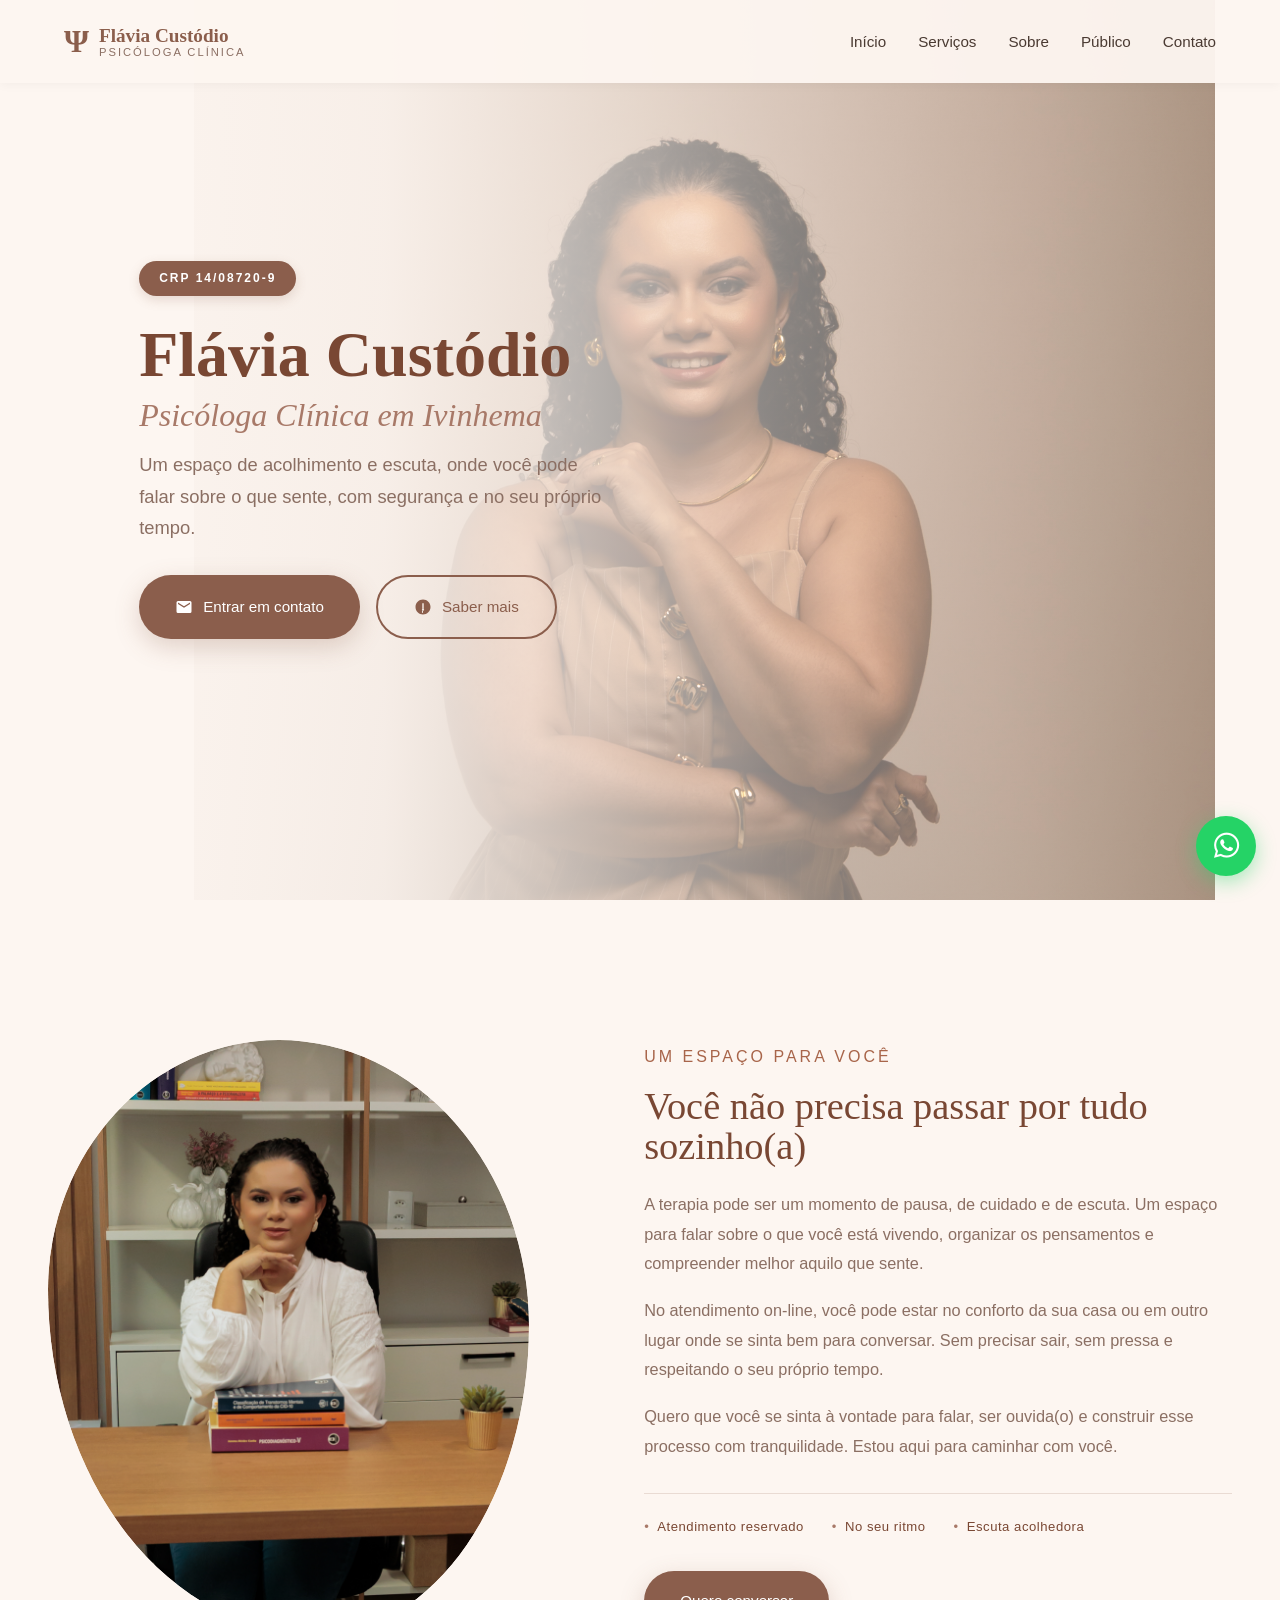
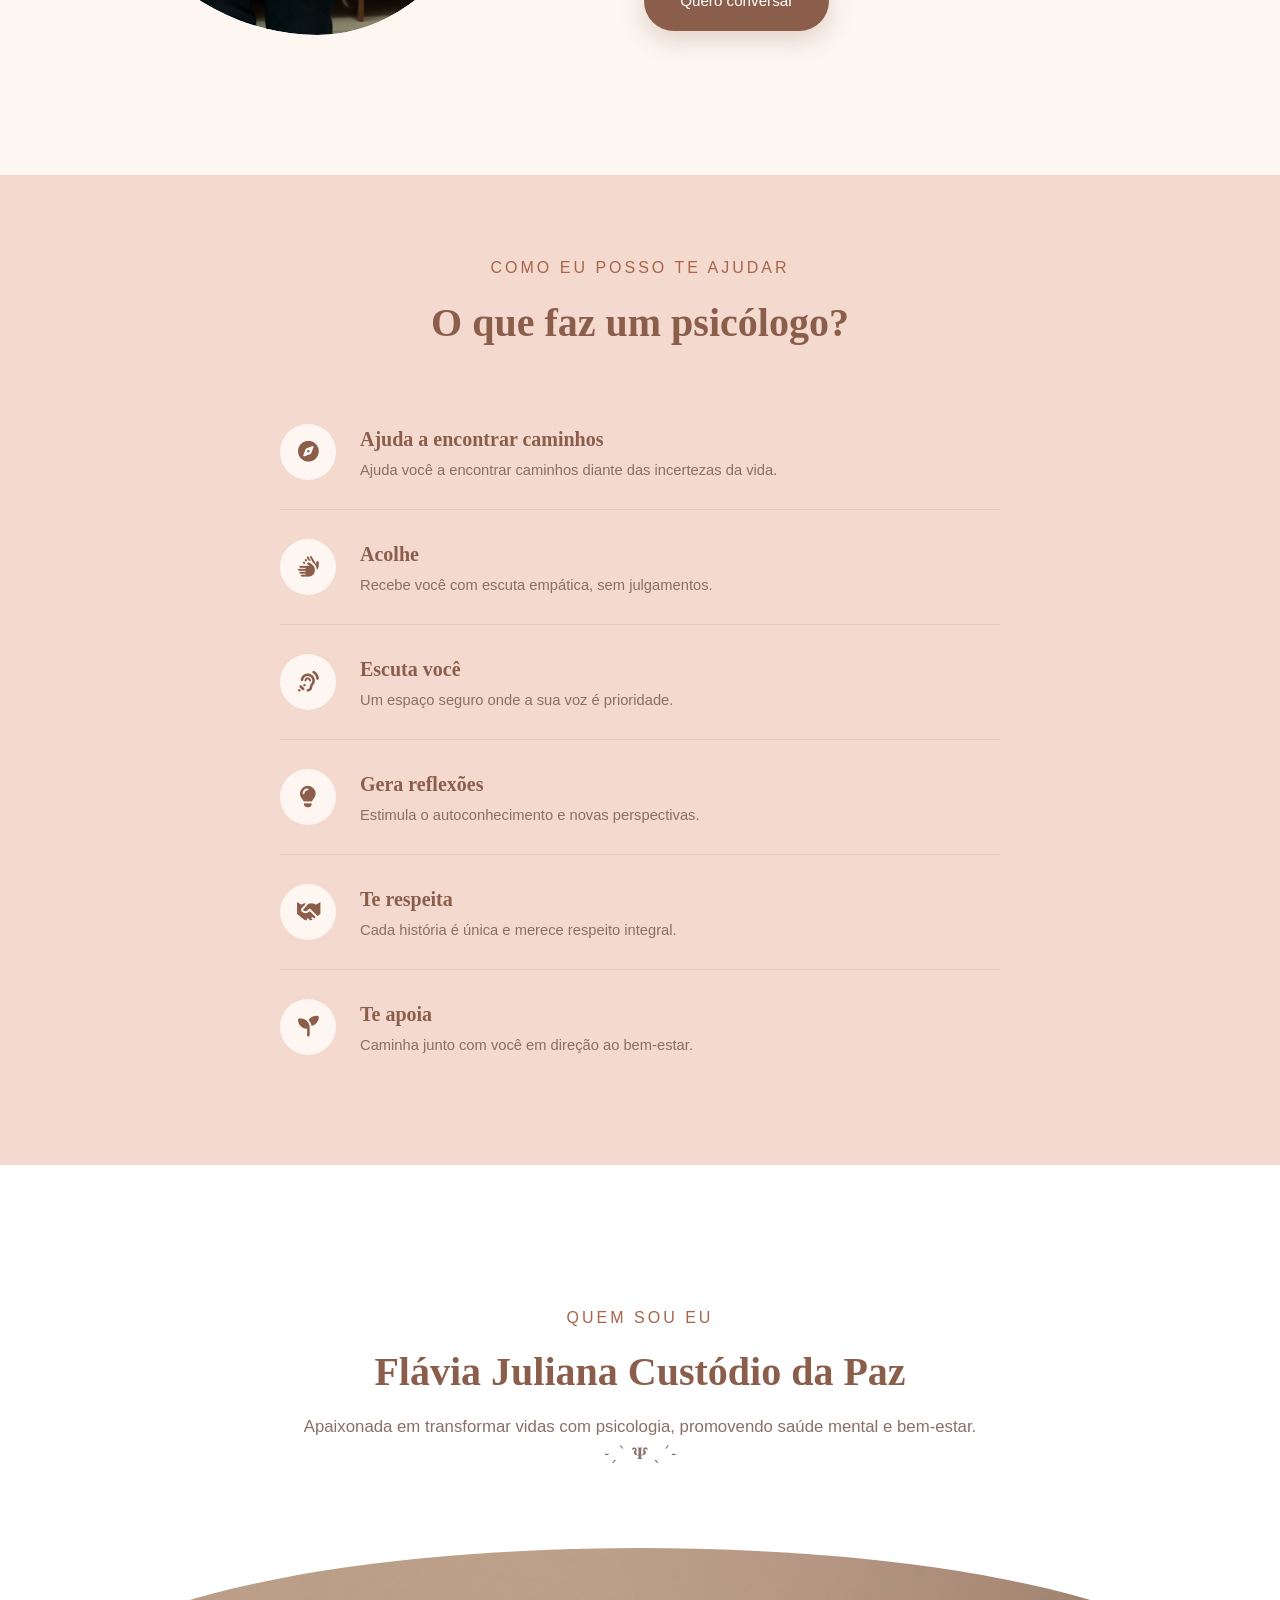
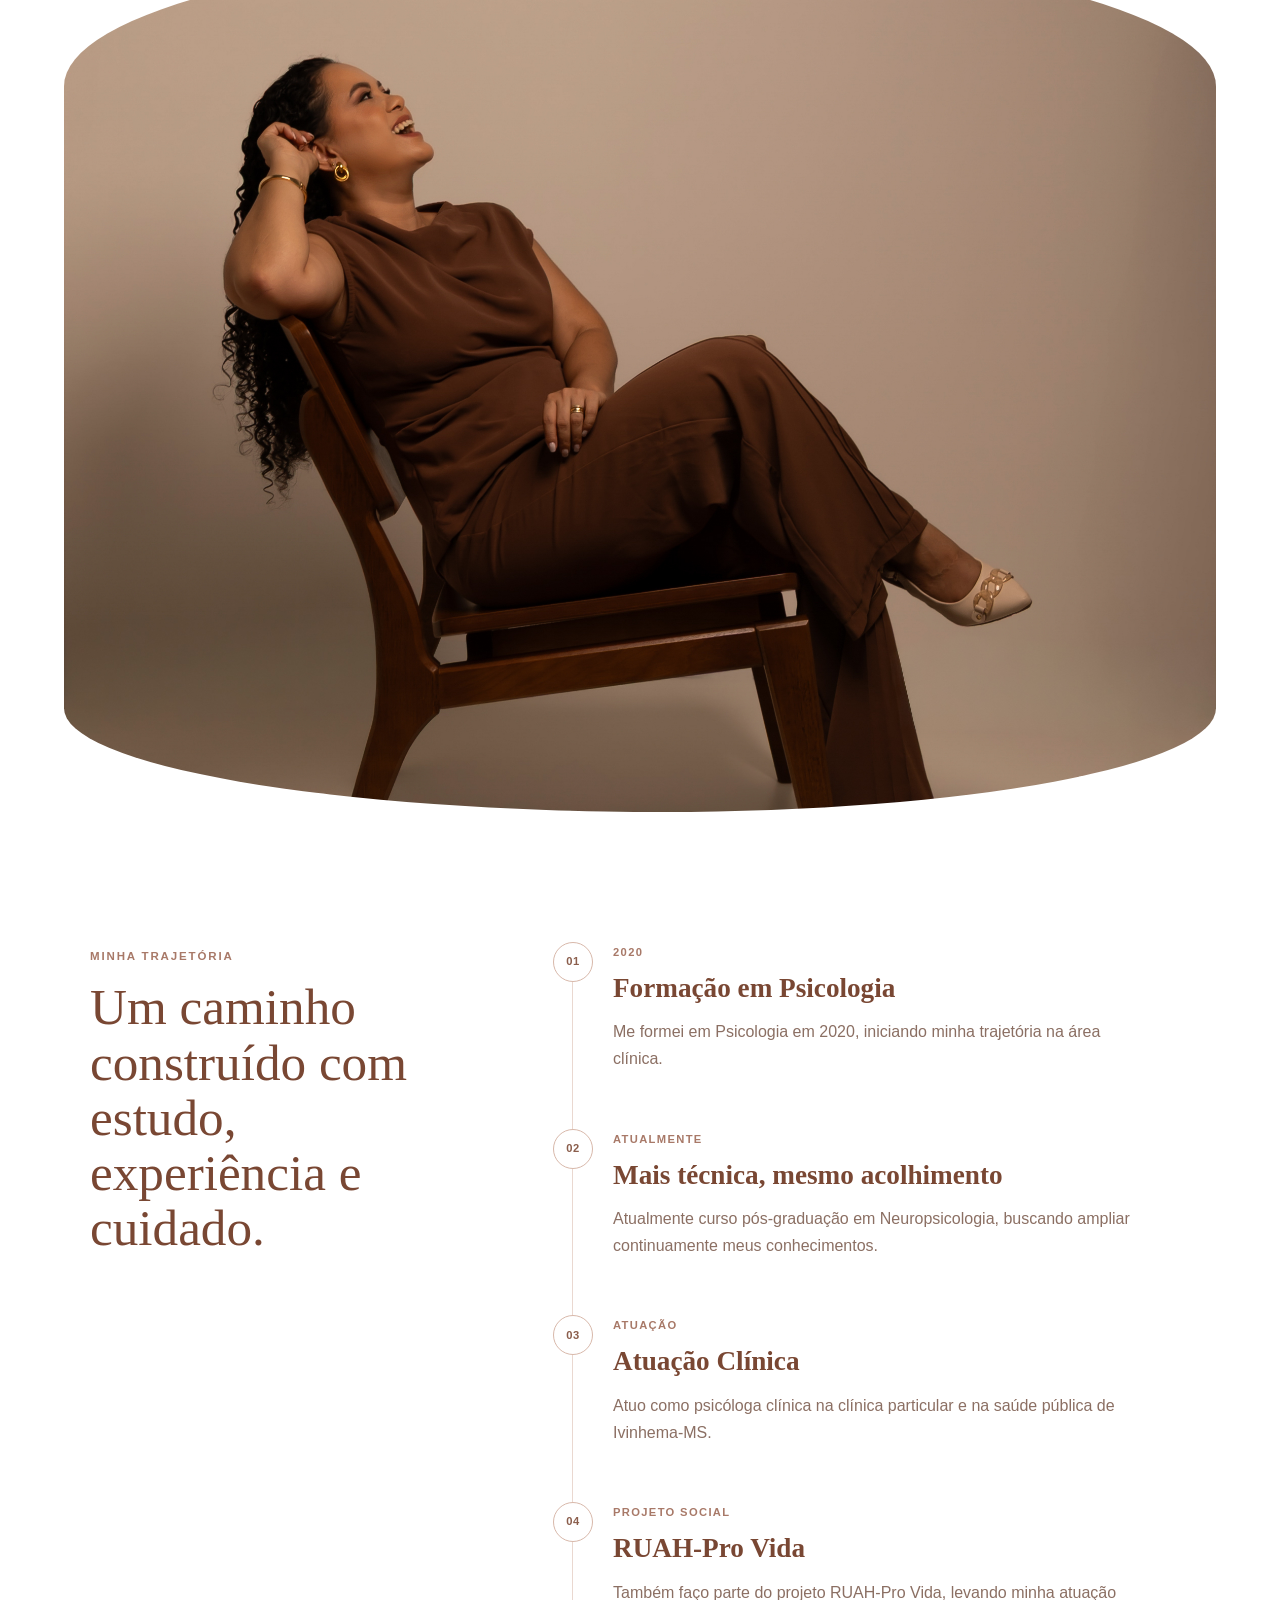
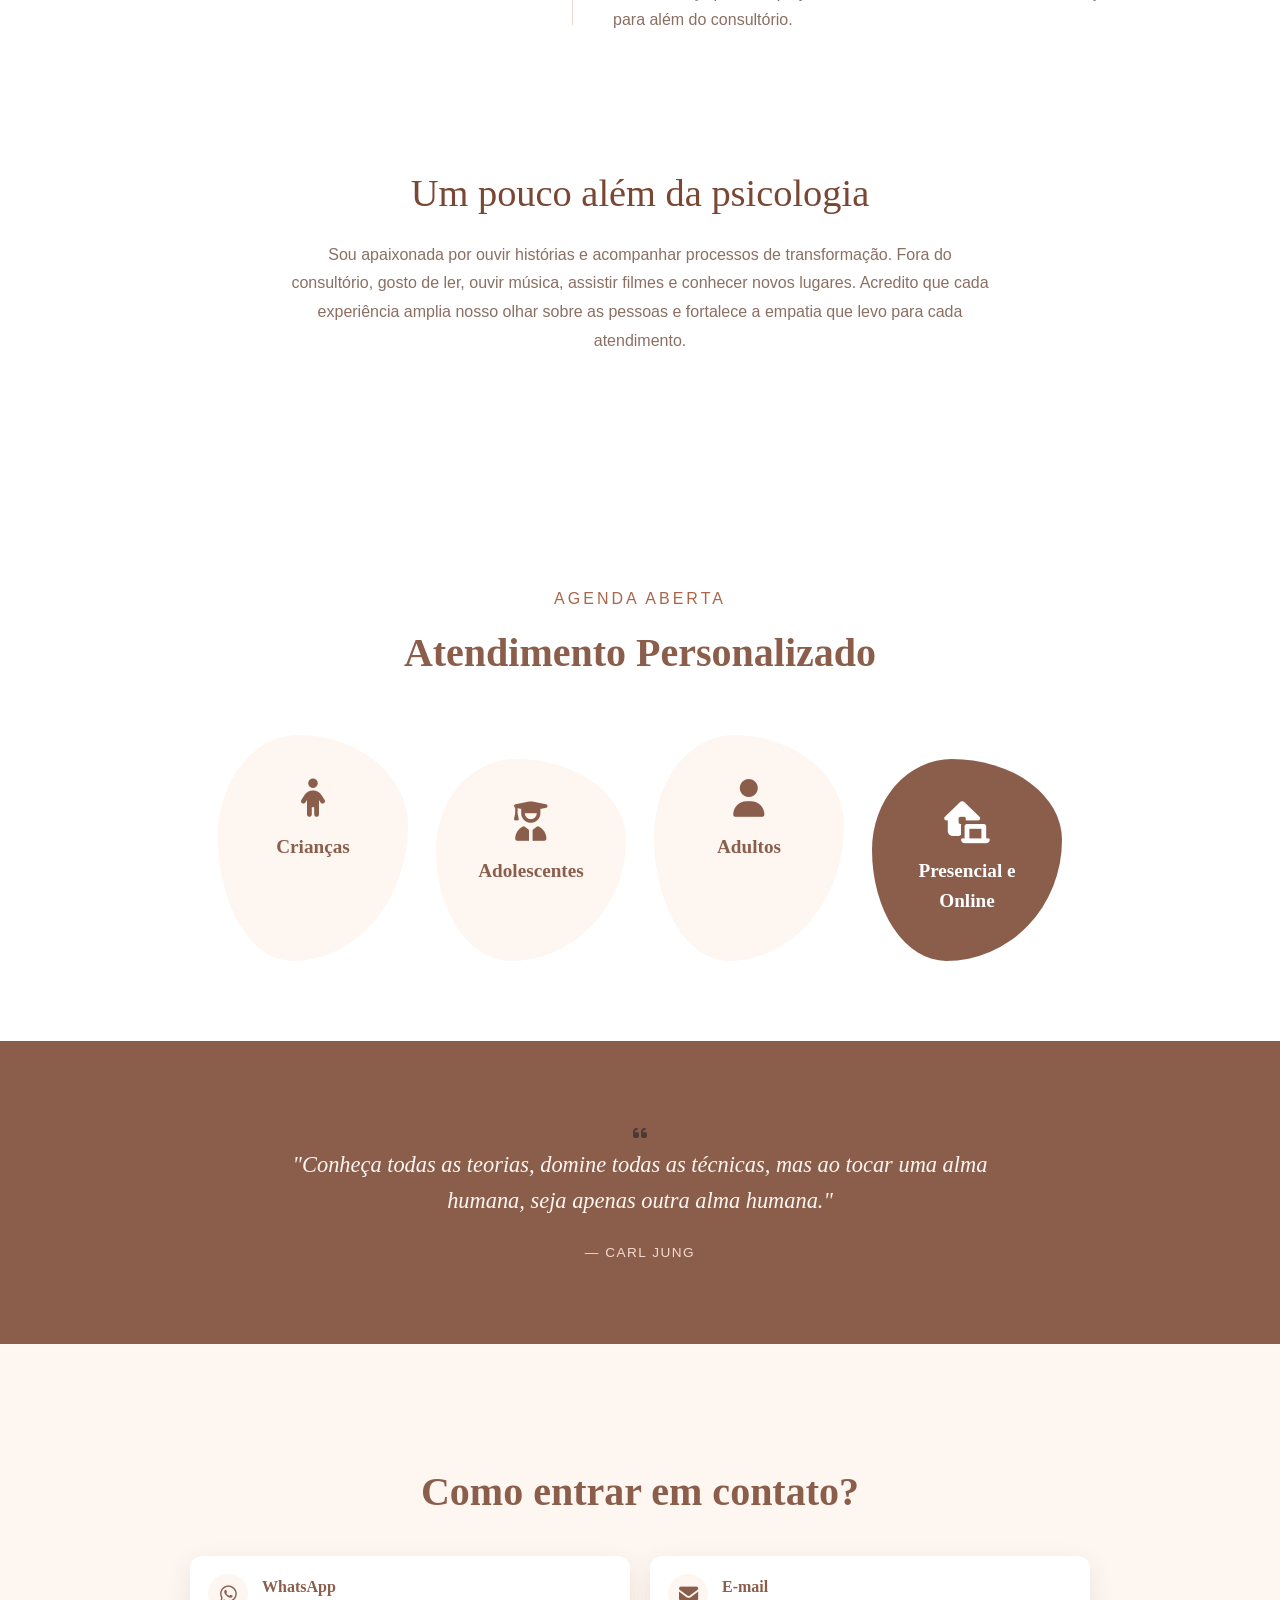
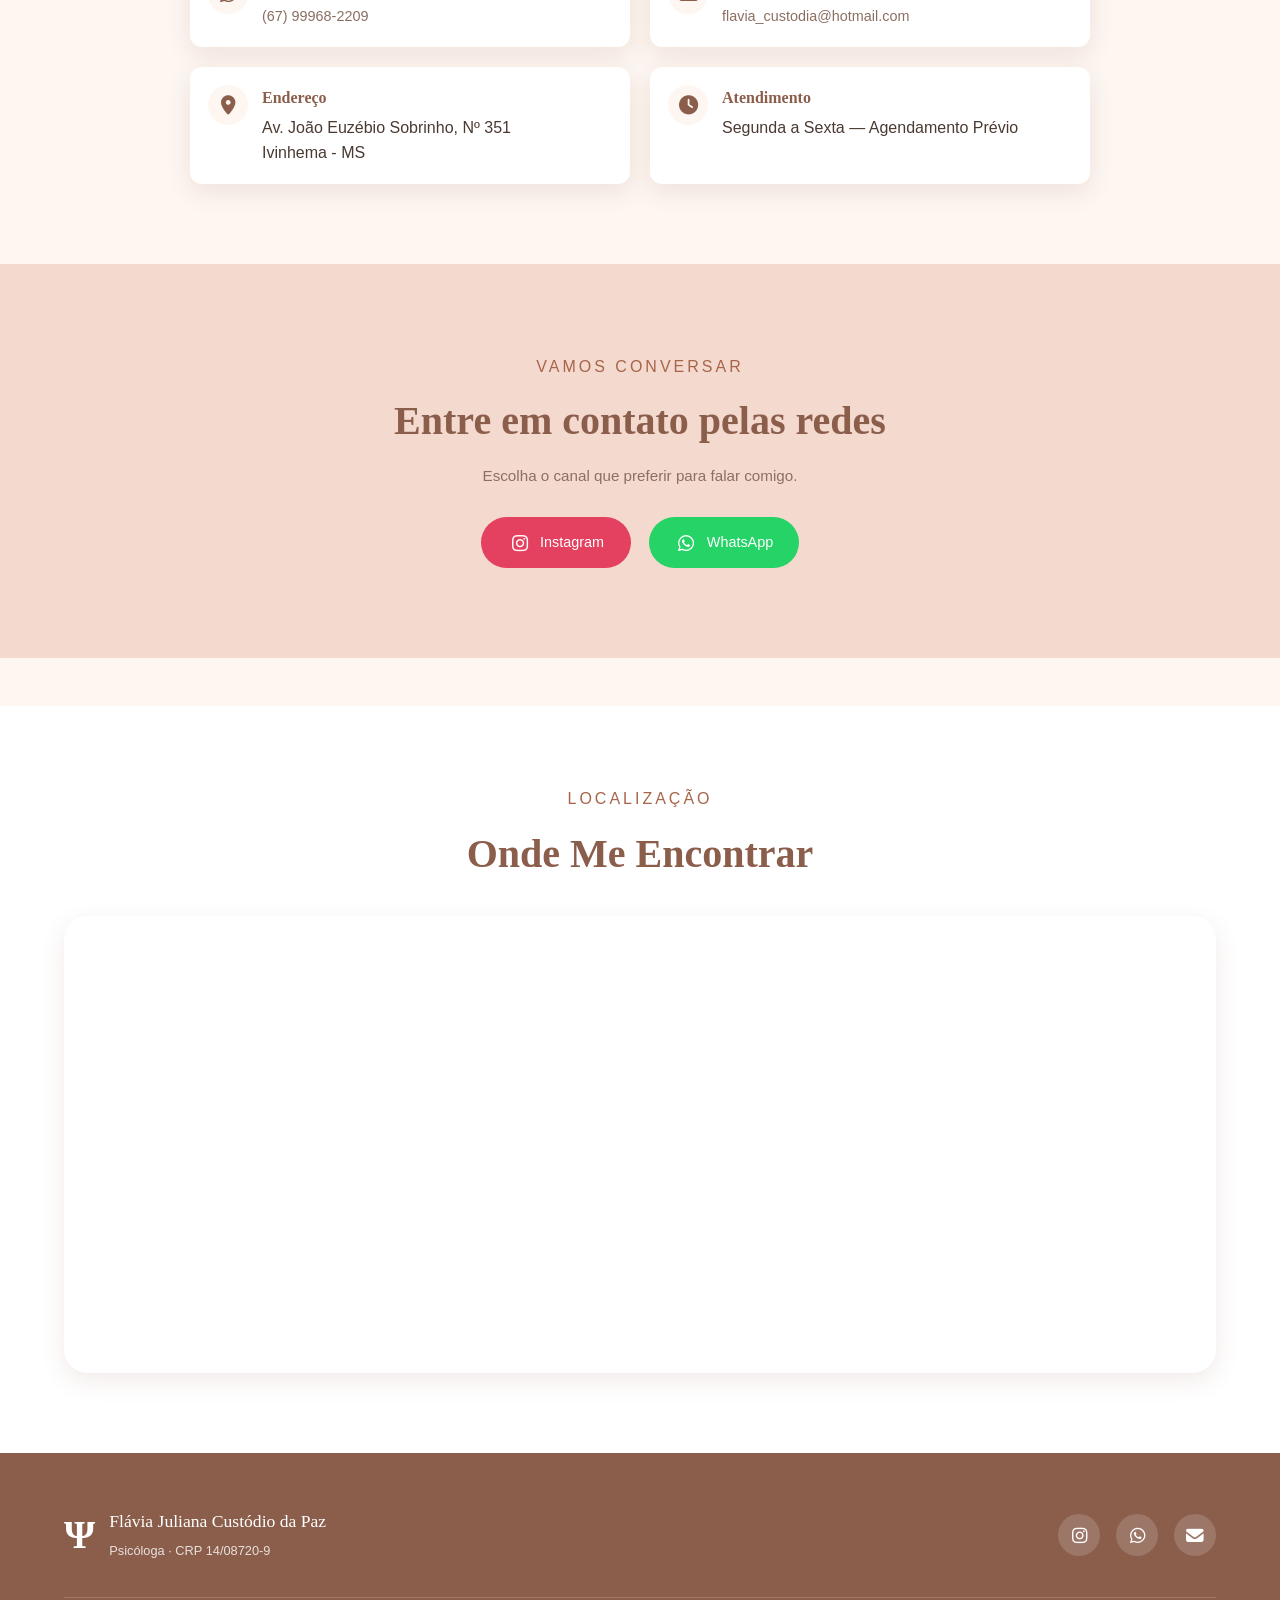
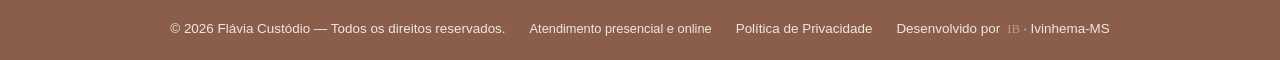
==== commit f05a3764: "feat: adiciona animações à landing page" ====
--- a/index.html
+++ b/index.html
@@ -349,6 +349,7 @@
 <!-- FILOSOFIA -->
 <section class="filosofia reveal reveal--up">
     <div class="container">
+        <h2 class="visually-hidden">Uma reflexão sobre a psicologia</h2>
         <i class="fas fa-quote-left" aria-hidden="true"></i>
         <figure>
             <blockquote class="filosofia-quote">
@@ -361,52 +362,74 @@
     </div>
 </section>
     <!-- CONTATO - INFORMAÇÕES -->
-    <section class="contato" id="contato">
-        <div class="container">
-            <span class="section-tag">INFORMAÇÕES</span>
-            <h2 class="section-title">Como entrar em contato?</h2>
-            <div class="contato-wrapper">
-                <div class="contato-info">
-                    <div class="info-item">
-                        <i class="fab fa-whatsapp" aria-hidden="true"></i>
-                        <div>
-                            <strong>WhatsApp</strong>
-                            <a href="https://wa.me/5567999682209" target="_blank" rel="noopener noreferrer">(67) 99968-2209</a>
-                        </div>
-                    </div>
-                    <div class="info-item">
-                        <i class="fas fa-envelope" aria-hidden="true"></i>
-                        <div>
-                            <strong>E-mail</strong>
-                            <a href="mailto:flavia_custodia@hotmail.com">flavia_custodia@hotmail.com</a>
-                        </div>
-                    </div>        
-                    <div class="info-item">
-                        <i class="fas fa-map-marker-alt" aria-hidden="true"></i>
-                        <div>
-                            <strong>Endereço</strong>
-                            <span>Av. João Euzébio Sobrinho, Nº 351<br>Ivinhema - MS</span>
-                        </div>
-                    </div>
-                    <div class="info-item">
-                        <i class="fas fa-clock" aria-hidden="true"></i>
-                        <div>
-                            <strong>Atendimento</strong>
-                            <span>Segunda a Sexta — Agendamento Prévio</span>
-                        </div>
-                    </div>
-                </div>
-            </div>
-        </div>
-    </section>
+<section class="contato" id="contato">
+    <div class="container">
+        <span class="section-tag reveal reveal--up">INFORMAÇÕES</span>
+        <h2 class="section-title reveal reveal--up">Como entrar em contato?</h2>
+        <div class="contato-wrapper">
+            <dl class="contato-info">
+                <div class="info-item reveal reveal--up reveal--stagger">
+                    <i class="fab fa-whatsapp" aria-hidden="true"></i>
+                    <div>
+                        <dt>WhatsApp</dt>
+                        <dd>
+                            <a
+                                href="https://wa.me/5567999682209"
+                                target="_blank"
+                                rel="noopener noreferrer"
+                            >
+                                (67) 99968-2209
+                            </a>
+                        </dd>
+                    </div>
+                </div>
+                <div class="info-item reveal reveal--up reveal--stagger">
+                    <i class="fas fa-envelope" aria-hidden="true"></i>
+
+                    <div>
+                        <dt>E-mail</dt>
+                        <dd>
+                            <a href="mailto:flavia_custodia@hotmail.com">
+                                flavia_custodia@hotmail.com
+                            </a>
+                        </dd>
+                    </div>
+                </div>
+
+                <div class="info-item reveal reveal--up reveal--stagger">
+                    <i class="fas fa-map-marker-alt" aria-hidden="true"></i>
+
+                    <div>
+                        <dt>Endereço</dt>
+                        <dd>
+                            Av. João Euzébio Sobrinho, Nº 351<br>
+                            Ivinhema - MS
+                        </dd>
+                    </div>
+                </div>
+
+                <div class="info-item reveal reveal--up reveal--stagger">
+                    <i class="fas fa-clock" aria-hidden="true"></i>
+
+                    <div>
+                        <dt>Atendimento</dt>
+                        <dd>Segunda a Sexta — Agendamento Prévio</dd>
+                    </div>
+                </div>
+
+            </dl>
+
+        </div>
+    </div>
+</section>
     <!-- CONTATO -->
     <section class="contato-social-section" id="contato-social" aria-labelledby="contato-social-title">
     <div class="container contato-social-container">
-        <span class="section-tag">Vamos conversar</span>
-        <h2 id="contato-social-title" class="section-title">
+        <span class="section-tag reveal reveal--up">Vamos conversar</span>
+        <h2 id="contato-social-title" class="section-title reveal reveal--up">
             Entre em contato pelas redes
         </h2>
-        <p class="contato-social-texto">
+        <p class="contato-social-texto reveal reveal--up">
             Escolha o canal que preferir para falar comigo.
         </p>
         <div class="contato-social">
@@ -414,7 +437,7 @@
                 href="https://instagram.com/psicologa_flavia_custodio"
                 target="_blank"
                 rel="noopener noreferrer"
-                class="contato-social-btn contato-social-btn--instagram"
+                class="contato-social-btn contato-social-btn--instagram reveal reveal--up reveal--stagger"
                 aria-label="Instagram da Psicóloga Flávia"
             >
                 <i class="fab fa-instagram" aria-hidden="true"></i>
@@ -424,7 +447,7 @@
                 href="https://wa.me/5567999682209"
                 target="_blank"
                 rel="noopener noreferrer"
-                class="contato-social-btn contato-social-btn--whatsapp"
+                class="contato-social-btn contato-social-btn--whatsapp reveal reveal--up reveal--stagger"
                 aria-label="WhatsApp da Psicóloga Flávia"
             >
                 <i class="fab fa-whatsapp" aria-hidden="true"></i>
--- a/styles.css
+++ b/styles.css
@@ -265,6 +265,20 @@
     box-shadow:
         0 20px 50px rgba(74, 58, 50, 0.12),
         0 6px 18px rgba(139, 94, 76, 0.08);
+
+    opacity: 0;
+    transform: translateY(12px) scale(0.98);
+    animation: hero-image-enter 1s ease-out 0.35s forwards;
+}
+@keyframes hero-image-enter {
+    from {
+        opacity: 0;
+        transform: translateY(12px) scale(0.98);
+    }
+    to {
+        opacity: 1;
+        transform: translateY(0) scale(1);
+    }
 }
 
 .hero-image-card img {
@@ -312,7 +326,40 @@
     border: 2px solid #8b5e4c;
 }
 .btn-secondary:hover { background: #8b5e4c; color: white; transform: translateY(-3px); }
-
+/* animações */
+.hero-content > * {
+    opacity: 0;
+    transform: translateY(18px);
+    animation: hero-enter 0.8s ease-out forwards;
+}
+
+.hero-content .hero-tag {
+    animation-delay: 0.15s;
+}
+
+.hero-content .hero-title {
+    animation-delay: 0.28s;
+}
+
+.hero-content .hero-subtitle {
+    animation-delay: 0.42s;
+}
+
+.hero-content .hero-buttons {
+    animation-delay: 0.56s;
+}
+
+@keyframes hero-enter {
+    from {
+        opacity: 0;
+        transform: translateY(18px);
+    }
+
+    to {
+        opacity: 1;
+        transform: translateY(0);
+    }
+}
 /*  ACOLHIMENTO */
 .acolhimento {
     background: #fdf6f1;
@@ -594,7 +641,7 @@
 
 /* REVEAL */
 .reveal { opacity: 0; transition: opacity 0.8s ease-out, transform 0.8s ease-out; }
-.reveal--up { transform: translateY(30px); }
+.reveal--up { transform: translateY(24px); }
 .reveal--left { transform: translateX(-40px); }
 .reveal--right { transform: translateX(40px); }
 .reveal.visible { opacity: 1; transform: translate(0, 0); }
@@ -699,12 +746,20 @@
     text-transform: uppercase;
     color: #f4d9cf;
 }
-.filosofia figure {
-    margin: 0;
+.filosofia figure { margin: 0; }
+.visually-hidden {
+    position: absolute;
+    width: 1px;
+    height: 1px;
+    padding: 0;
+    margin: -1px;
+    overflow: hidden;
+    clip: rect(0, 0, 0, 0);
+    white-space: nowrap;
+    border: 0;
 }
 /* CONTATO */
 .contato { padding: 80px 0; background: #fdf6f1; text-align: center; }
-
 .contato-wrapper {
     display: grid;
     grid-template-columns: 1fr;
@@ -715,8 +770,13 @@
     margin-left: auto;
     margin-right: auto;
 }
-.contato-info { display: grid; grid-template-columns: 1fr; gap: 20px; }
-
+.contato-info { 
+    display: grid; 
+    grid-template-columns: 1fr; 
+    gap: 20px; 
+    margin: 0;
+    padding: 0;
+}
 .info-item {
     display: flex;
     align-items: flex-start;
@@ -738,28 +798,34 @@
     justify-content: center;
     flex-shrink: 0;
 }
-.info-item strong {
+.info-item dt {
     display: block;
     color: #8b5e4c;
     font-family: 'Cormorant Garamond', serif;
     font-size: 1rem;
+    font-weight: 600;
     margin-bottom: 4px;
 }
-.info-item a,
-.info-item span { color: #8b6f63; font-size: 0.9rem; word-break: break-word; }
-.info-item a:hover { color: #8b5e4c; }
-/* Whatsapp e Instagram */ 
+.info-item dd { margin: 0; }
+
+.info-item dd a {
+    color: #8b6f63;
+    font-size: 0.9rem;
+    word-break: break-word;
+}
+.info-item dd a:hover {
+    color: #8b5e4c;
+}
+/* CONTATO / Whatsapp e Instagram */ 
 .contato-social-section {
     background: #f4d9cf;
     padding: 70px 0;
     text-align: center;
 }
-
 .contato-social-container {
     max-width: 700px;
     margin: 0 auto;
 }
-
 .contato-social-section .section-tag {
     margin-top: 0;
 }
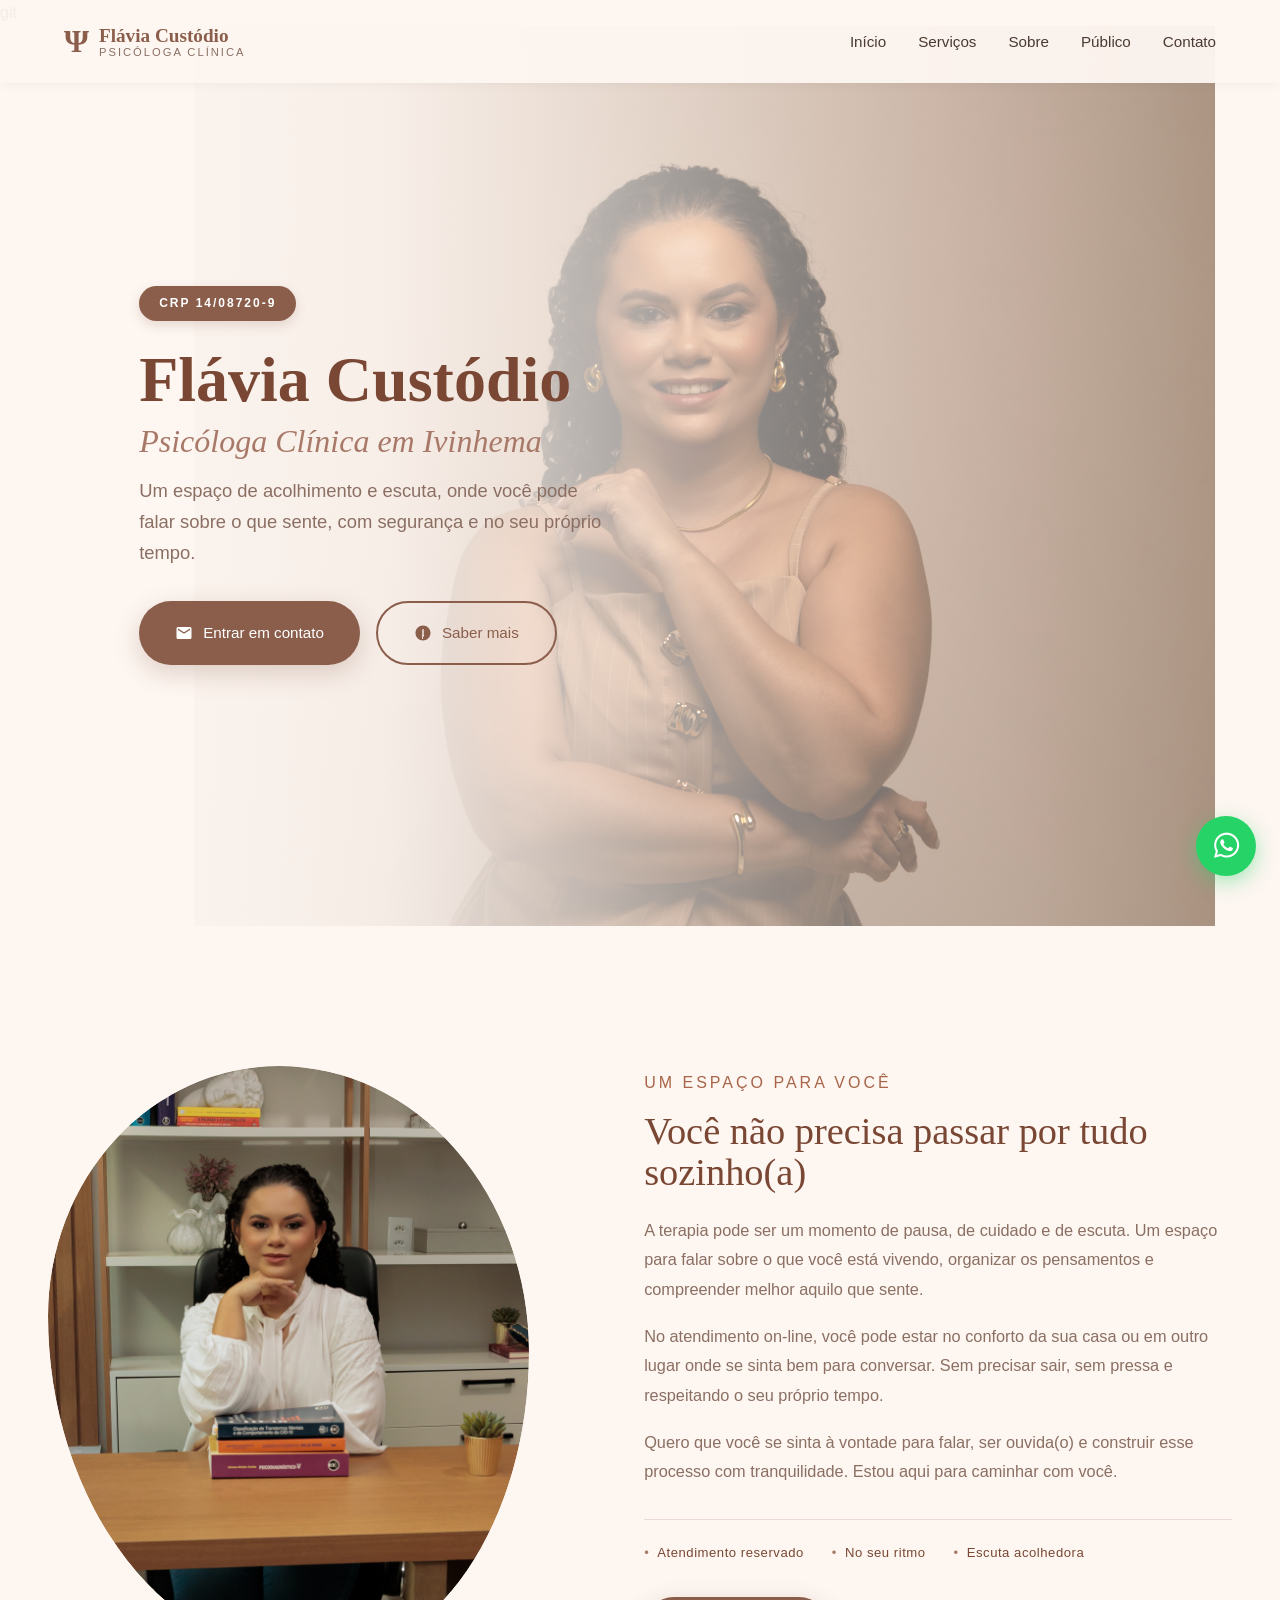
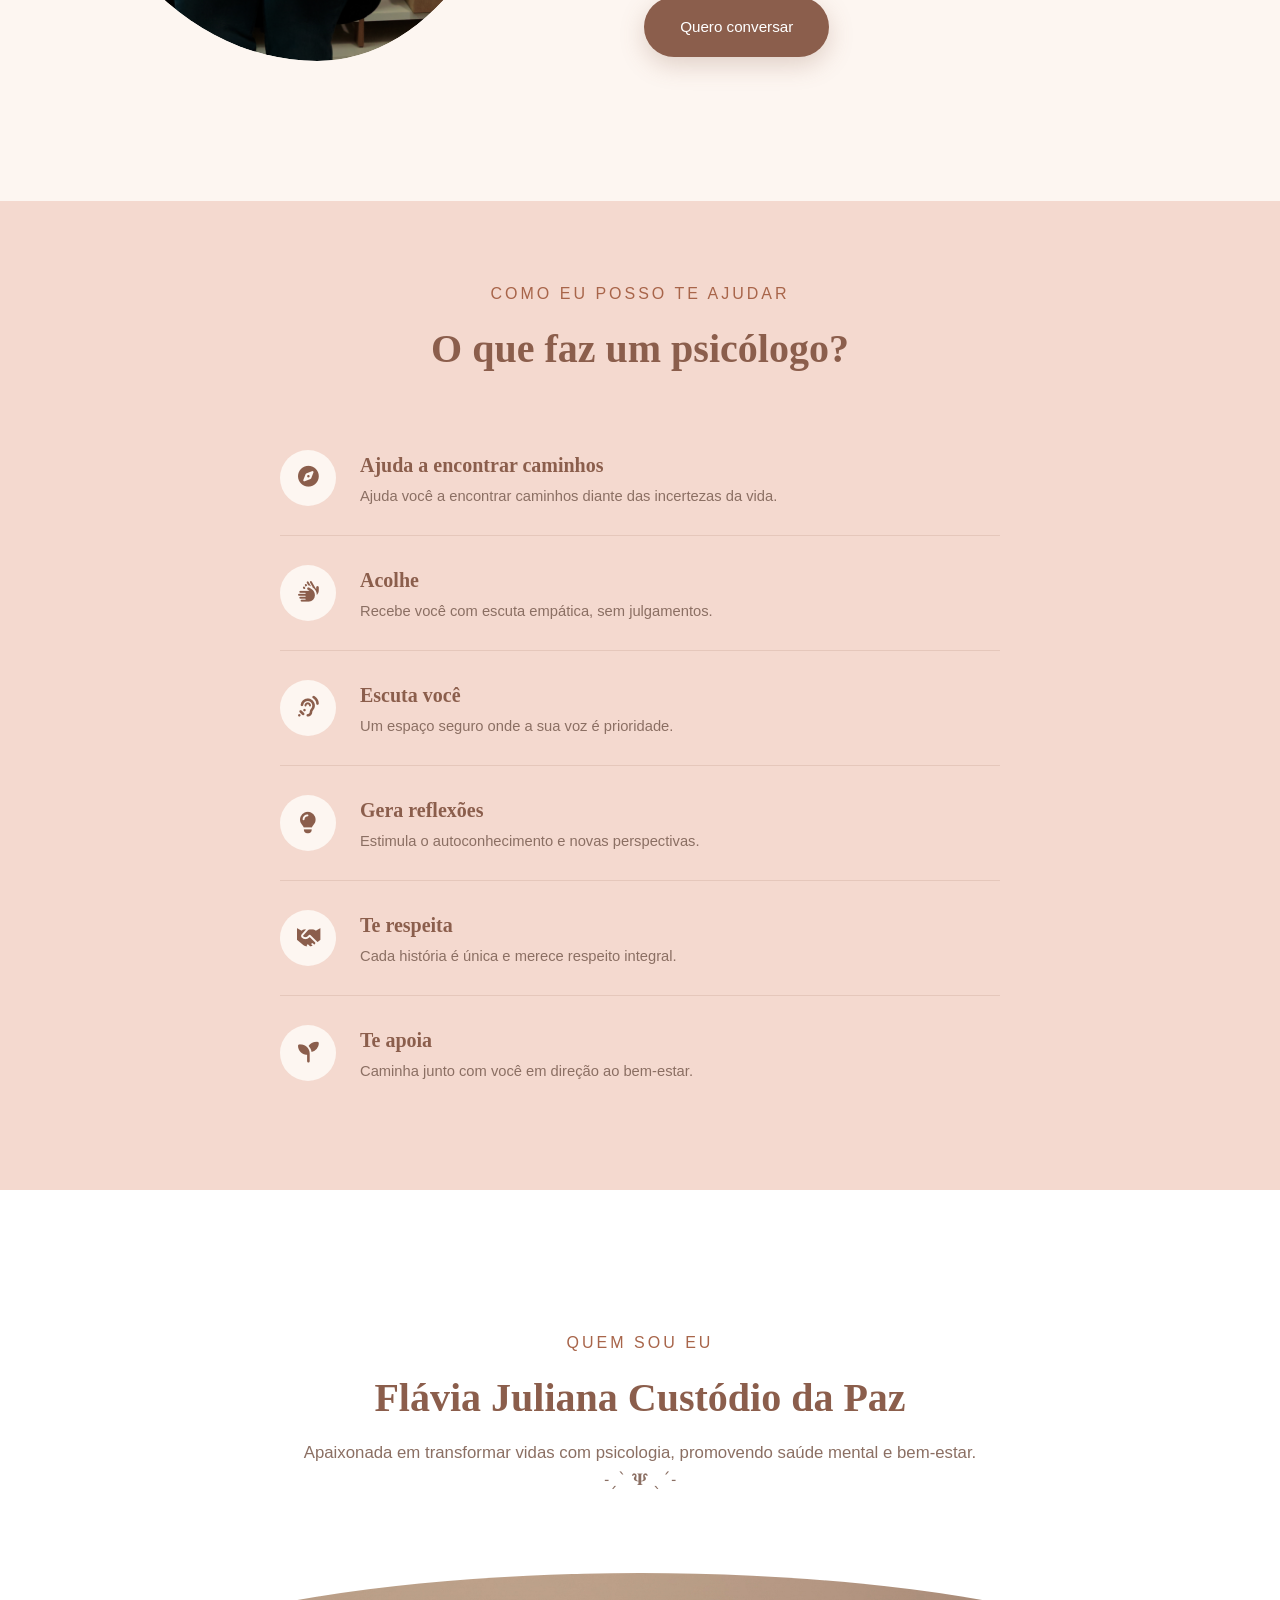
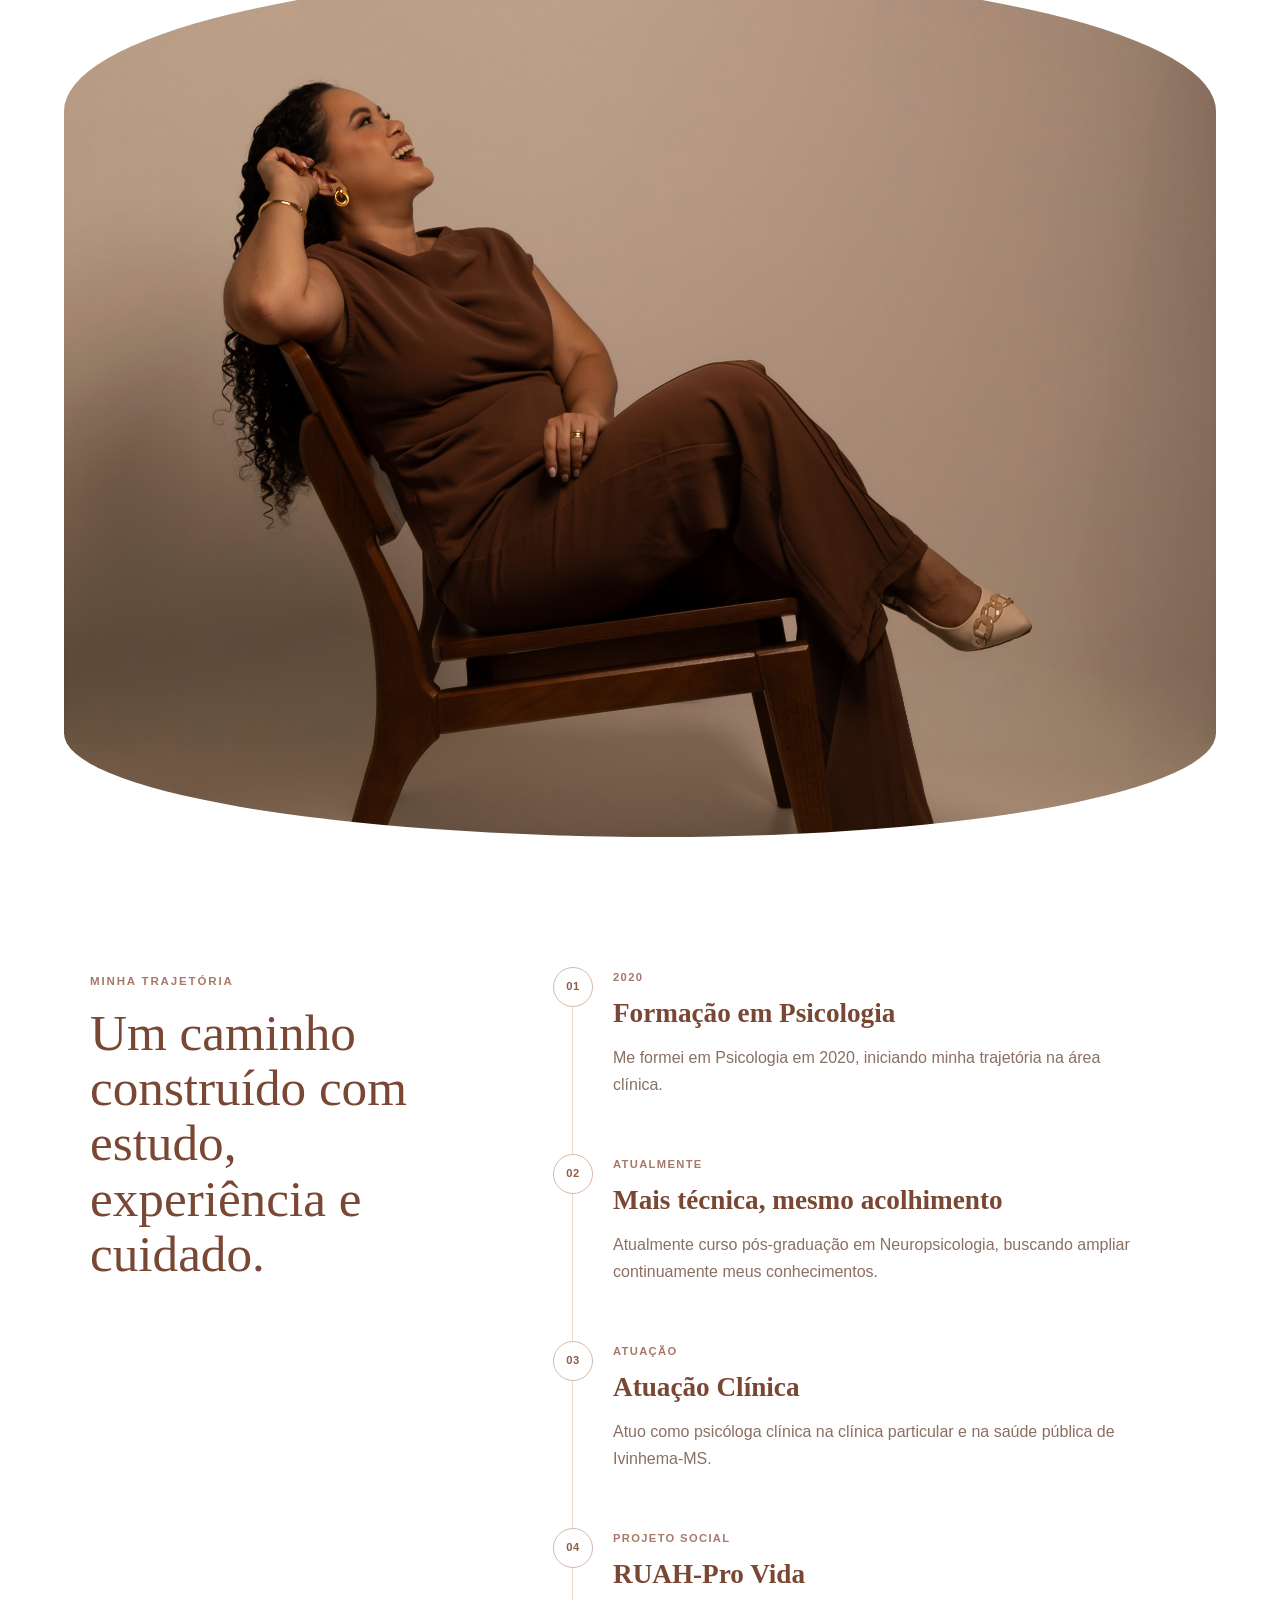
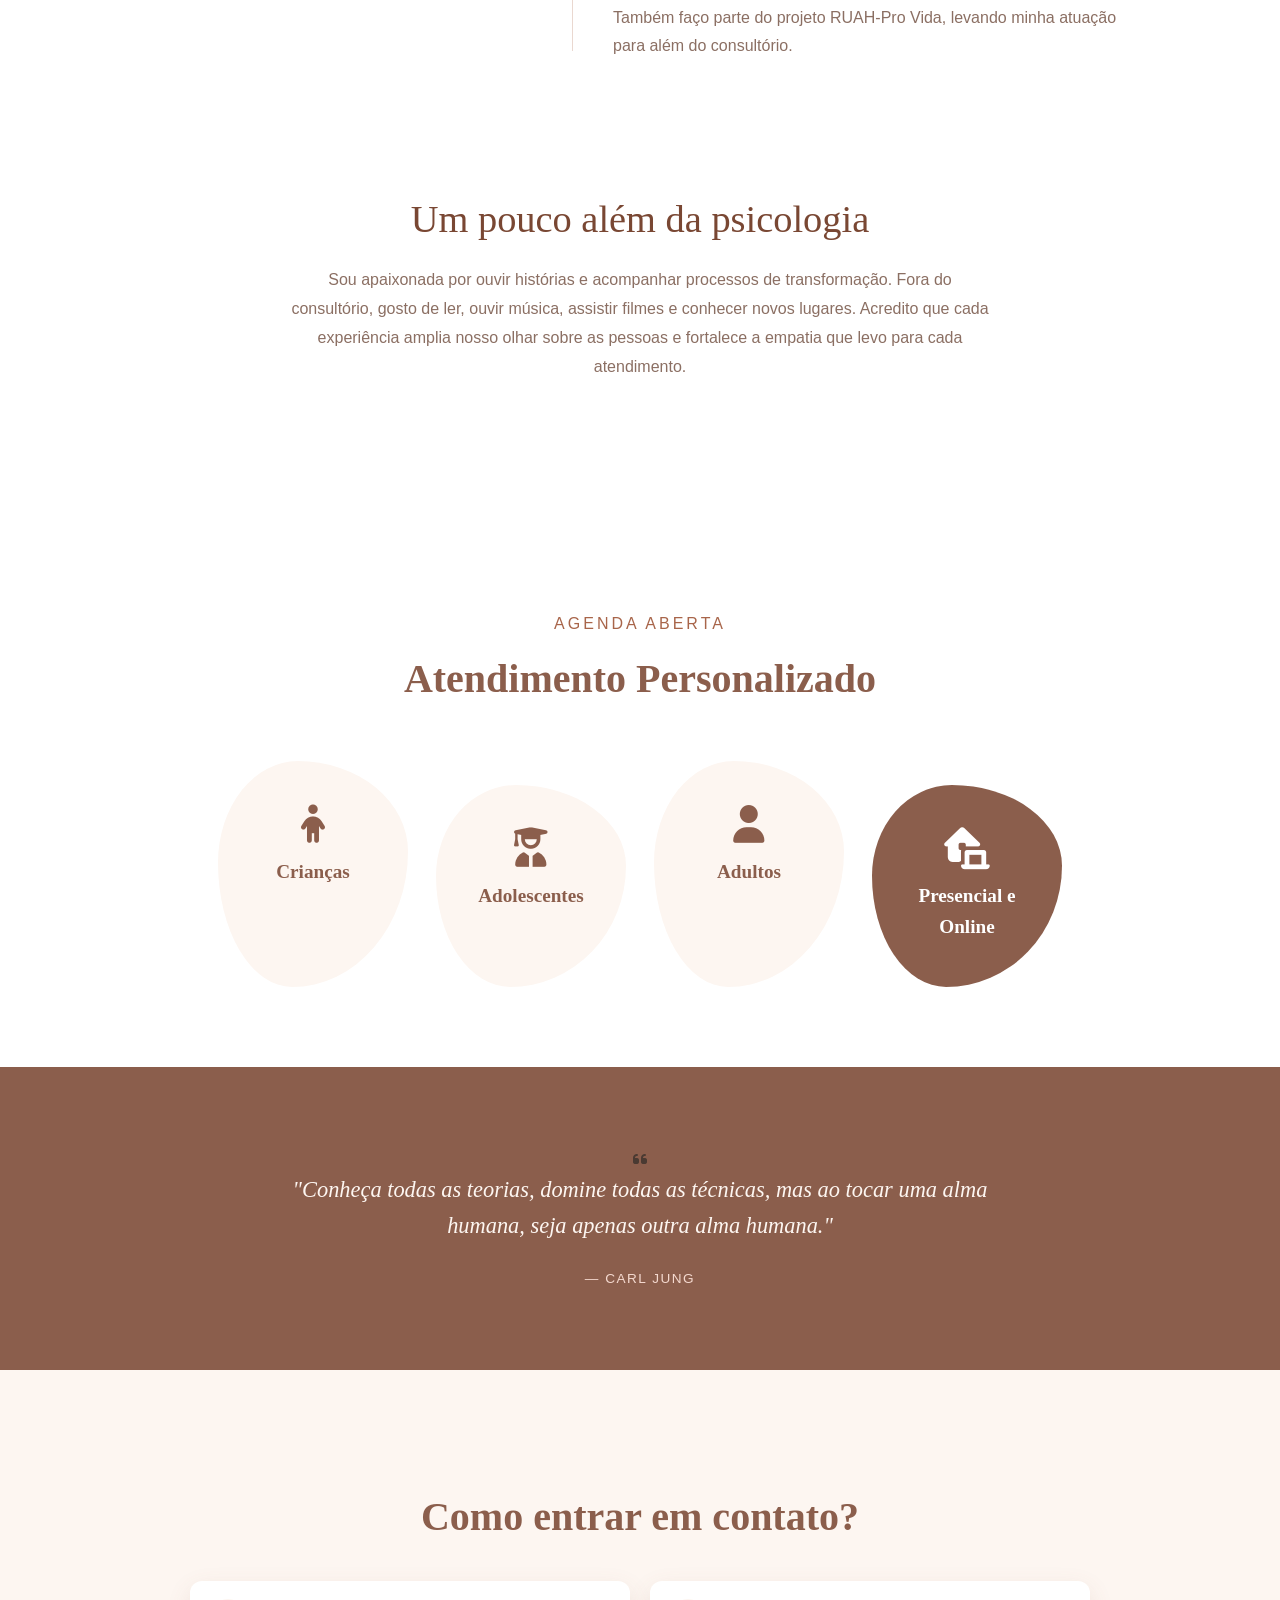
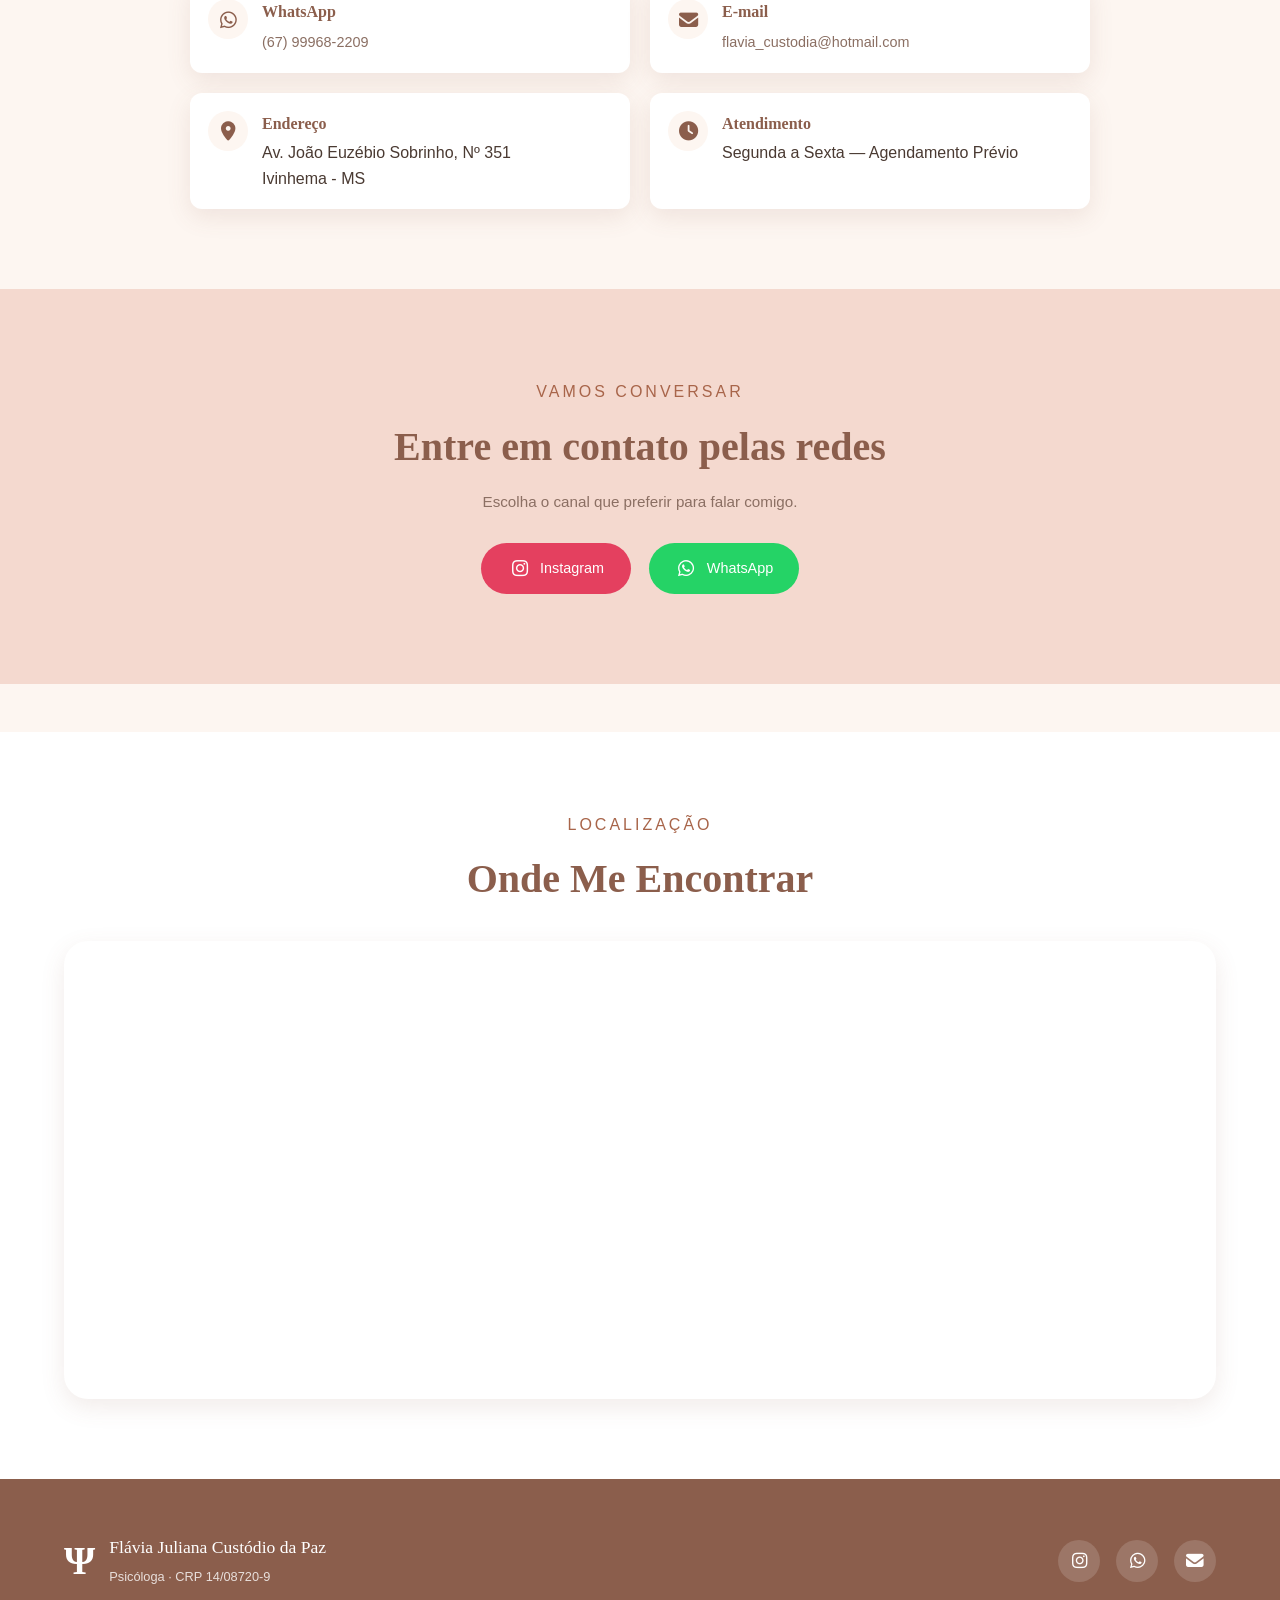
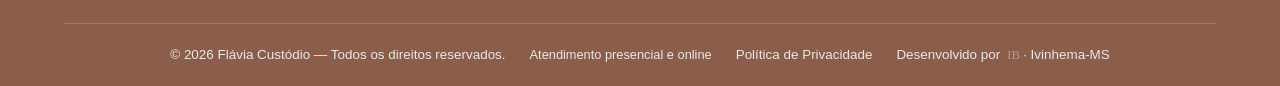
==== commit 4a93800e: "coloca mais pra esquerda a imagem da hero no tablet" ====
--- a/index.html
+++ b/index.html
@@ -11,17 +11,19 @@
     <meta property="og:description" content="Atendimento psicológico presencial em Ivinhema/MS e online. Um espaço de acolhimento, escuta e cuidado.">
     <meta property="og:type" content="website">
     <meta property="og:url" content="https://psicologa-flavia.netlify.app/">
-    <meta property="og:image" content="https://psicologa-flavia.netlify.app/assets/og-image.jpg">
+    <meta property="og:locale" content="pt_BR">
+    <meta property="og:site_name" content="Flávia Custódio — Psicóloga Clínica">
+<!-- ?v=2 para forçar o re-cache da imagem, se mudar a imagem mude pra ?v=3 -->git 
+    <meta property="og:image" content="https://psicologa-flavia.netlify.app/assets/og-image.jpg?v=2">
     <meta property="og:image:width" content="1200">
     <meta property="og:image:height" content="630">
-    <meta property="og:image:alt" content="Psicóloga Flávia Custódio">
-    <meta property="og:locale" content="pt_BR">
-    <meta property="og:site_name" content="Flávia Custódio — Psicóloga Clínica">
+    <meta property="og:image:alt" content="Psicóloga Flávia Custódio em pé sorrindo para a câmera">
+    
             <!-- FAVICON -->
-    <link rel="icon" type="image/png" href="./assets/favicon/favicon-96x96.png" sizes="96x96" />
+    <link rel="icon" type="image/png" href="./assets/favicon/favicon-96x96.png" sizes="96x96">
     <link rel="icon" type="image/svg+xml" href="./assets/favicon/favicon.svg" />
-    <link rel="shortcut icon" href="./favicon.ico" />
-    <link rel="apple-touch-icon" sizes="180x180" href="./assets/favicon/apple-touch-icon.png" />
+    <link rel="shortcut icon" href="./favicon.ico">
+    <link rel="apple-touch-icon" sizes="180x180" href="./assets/favicon/apple-touch-icon.png">
     <title>Flávia Custódio - Psicóloga Clínica | CRP 14/08720-9</title>
             <!-- ícones de font awesome -->
     <link rel="stylesheet" href="./assets/fontawesome/css/all.min.css">
--- a/styles.css
+++ b/styles.css
@@ -1044,56 +1044,17 @@
         transform: none;
     }
 
-    .hero { min-height: 90vh; }
-
-    .hero-content { max-width: 700px; }
-
-    .hero {
-        background-size: min(65%, 480px) auto;
-    }
-
-    .hero-title { font-size: clamp(3rem, 7vw, 4.5rem); }
-
-
-    .acolhimento { padding: 110px 40px; }
-    .acolhimento-container { gap: 56px; }
-    .acolhimento-image { max-width: 440px; }
-    .acolhimento-content { max-width: 650px; }
-    .acolhimento-text p { font-size: 1.02rem; }
-    .acolhimento-info { flex-direction: row; flex-wrap: wrap; gap: 8px 28px; }
-
-    .servico-linha { flex-direction: row; text-align: left; gap: 24px; }
-
-    .sobre-image-wrapper { max-width: 720px; margin-top: 60px; }
-    .sobre-trajetoria { gap: 60px; margin-top: 110px; }
-    .sobre-timeline { gap: 42px; }
-
-    .contato-info { grid-template-columns: 1fr 1fr; }
-    .contato-social-section {
-        padding: 90px 0;
-    }
-
-    .contato-social {
-        gap: 18px;
-    }
-
-    .publico-card:nth-child(odd) { --rot: -2deg; }
-    .publico-card:nth-child(even) { --rot: 2deg; margin-top: 24px; }
-    .publico-card:hover { transform: scale(1.06) rotate(0deg); }
-}
-
-/* ---- lg: 992px+ ---- */
-@media (min-width: 992px) {
     .hero-image-card {
         display: none;
     }
+
     .hero {
         max-width: 100%;
         min-height: 100vh;
         flex-direction: row;
         align-items: center;
         justify-content: flex-start;
-
+        padding: 80px 24px;
         background-image:
             linear-gradient(
                 90deg,
@@ -1103,6 +1064,76 @@
                 rgba(253, 246, 241, 0.15) 100%
             ),
             url('assets/confianca1.webp');
+        background-repeat: no-repeat, no-repeat;
+        background-position: center, 25% center;
+        background-size: 100% 100%, auto 100%;
+    }
+
+    .hero-content {
+        max-width: 48%;
+        margin: 0;
+        margin-right: auto;
+        padding-left: clamp(40px, 6vw, 120px);
+        text-align: left;
+        align-items: flex-start;
+    }
+
+    .hero-subtitle { max-width: 480px; margin-left: 0; margin-right: 0; }
+    .hero-buttons { justify-content: flex-start; }
+    .hero-title { font-size: clamp(3.2rem, 5.5vw, 5rem); }
+    .hero-title em { font-size: 0.5em; }
+    .hero-subtitle { font-size: 1.1rem; line-height: 1.7; }
+
+    .btn { width: auto; padding: 18px 36px; white-space: nowrap; }
+
+    .acolhimento { padding: 110px 40px; }
+    .acolhimento-container { gap: 56px; }
+    .acolhimento-image { max-width: 440px; }
+    .acolhimento-content { max-width: 650px; }
+    .acolhimento-text p { font-size: 1.02rem; }
+    .acolhimento-info { flex-direction: row; flex-wrap: wrap; gap: 8px 28px; }
+
+    .servico-linha { flex-direction: row; text-align: left; gap: 24px; }
+
+    .sobre-image-wrapper { max-width: 720px; margin-top: 60px; }
+    .sobre-trajetoria { gap: 60px; margin-top: 110px; }
+    .sobre-timeline { gap: 42px; }
+
+    .contato-info { grid-template-columns: 1fr 1fr; }
+    .contato-social-section {
+        padding: 90px 0;
+    }
+
+    .contato-social {
+        gap: 18px;
+    }
+
+    .publico-card:nth-child(odd) { --rot: -2deg; }
+    .publico-card:nth-child(even) { --rot: 2deg; margin-top: 24px; }
+    .publico-card:hover { transform: scale(1.06) rotate(0deg); }
+}
+
+/* ---- lg: 992px+ ---- */
+@media (min-width: 992px) {
+    .hero-image-card {
+        display: none;
+    }
+    .hero {
+        max-width: 100%;
+        min-height: 100vh;
+        flex-direction: row;
+        align-items: center;
+        justify-content: flex-start;
+
+        background-image:
+            linear-gradient(
+                90deg,
+                #fdf6f1 0%,
+                rgba(253, 246, 241, 0.92) 30%,
+                rgba(253, 246, 241, 0.55) 60%,
+                rgba(253, 246, 241, 0.15) 100%
+            ),
+            url('assets/confianca1.webp');
 
         background-repeat: no-repeat, no-repeat;
         /* o valor de center é do gradiente, já os % é a imagem */
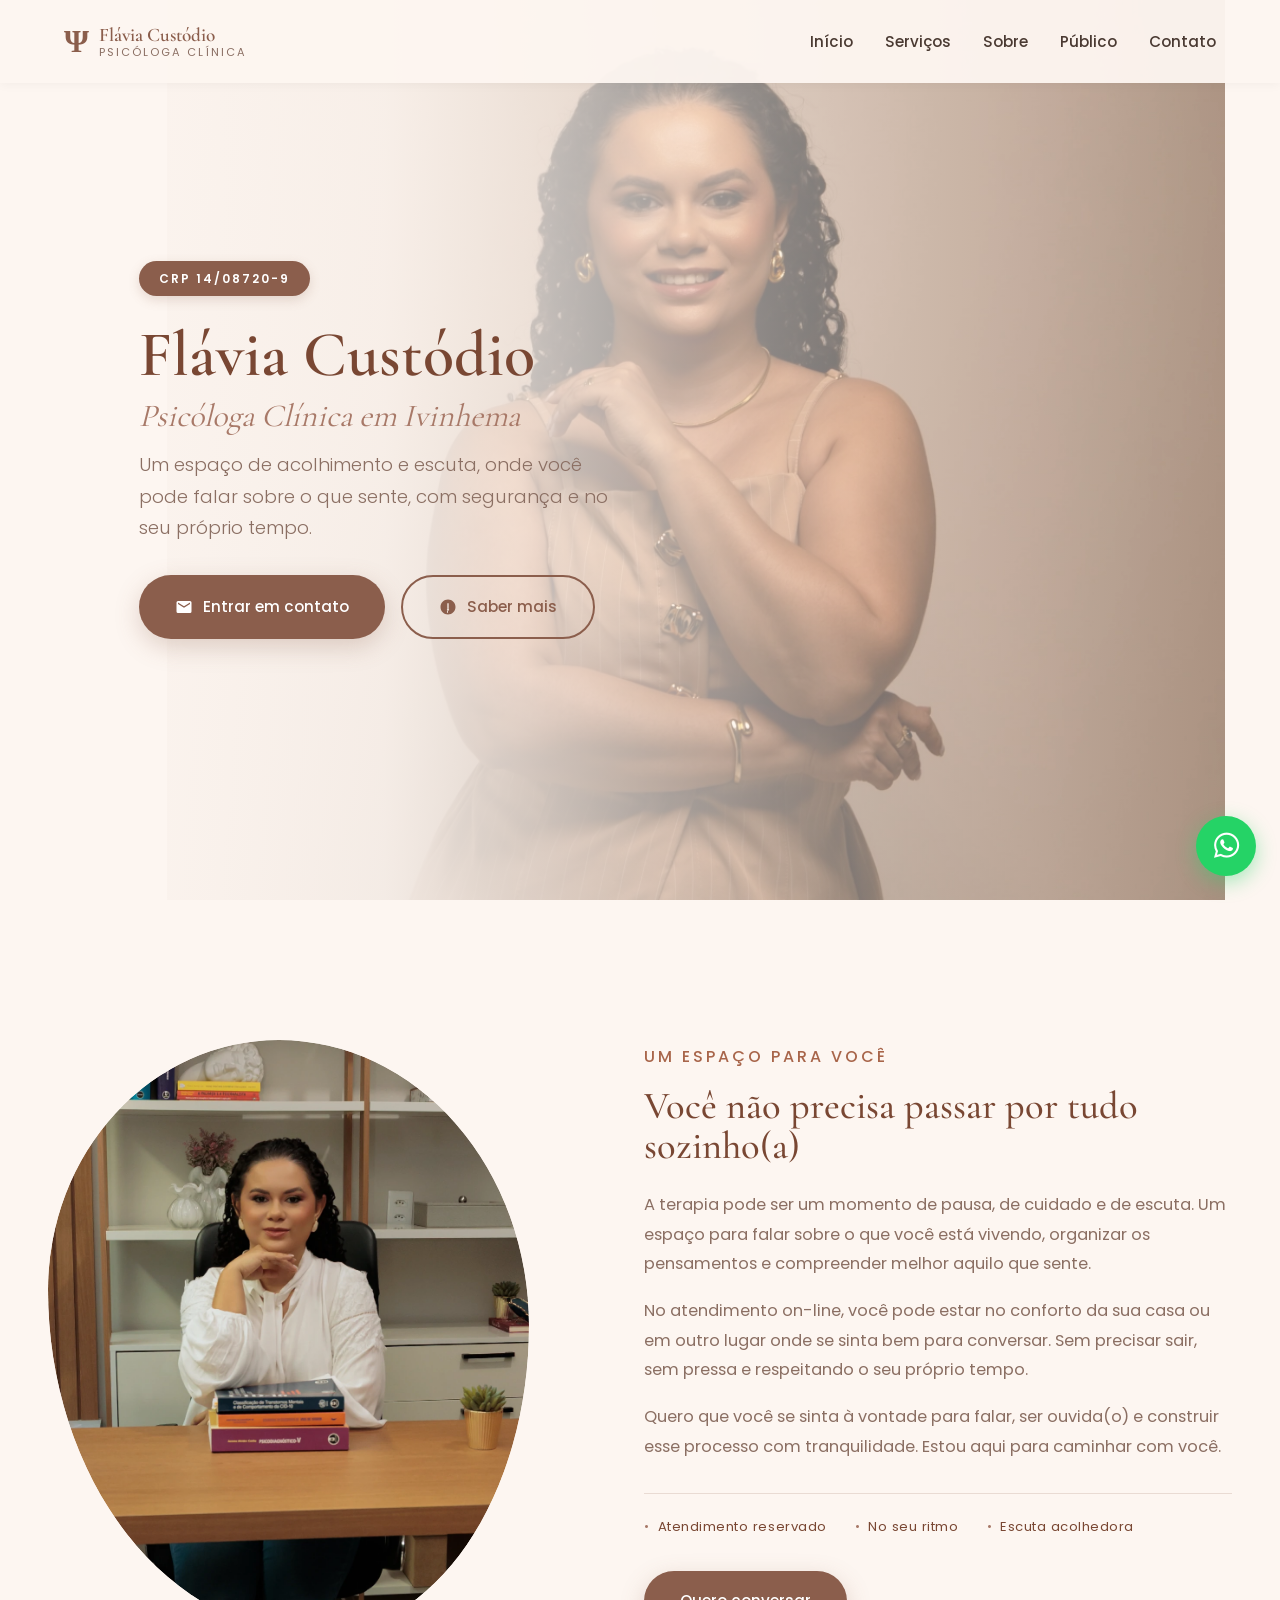
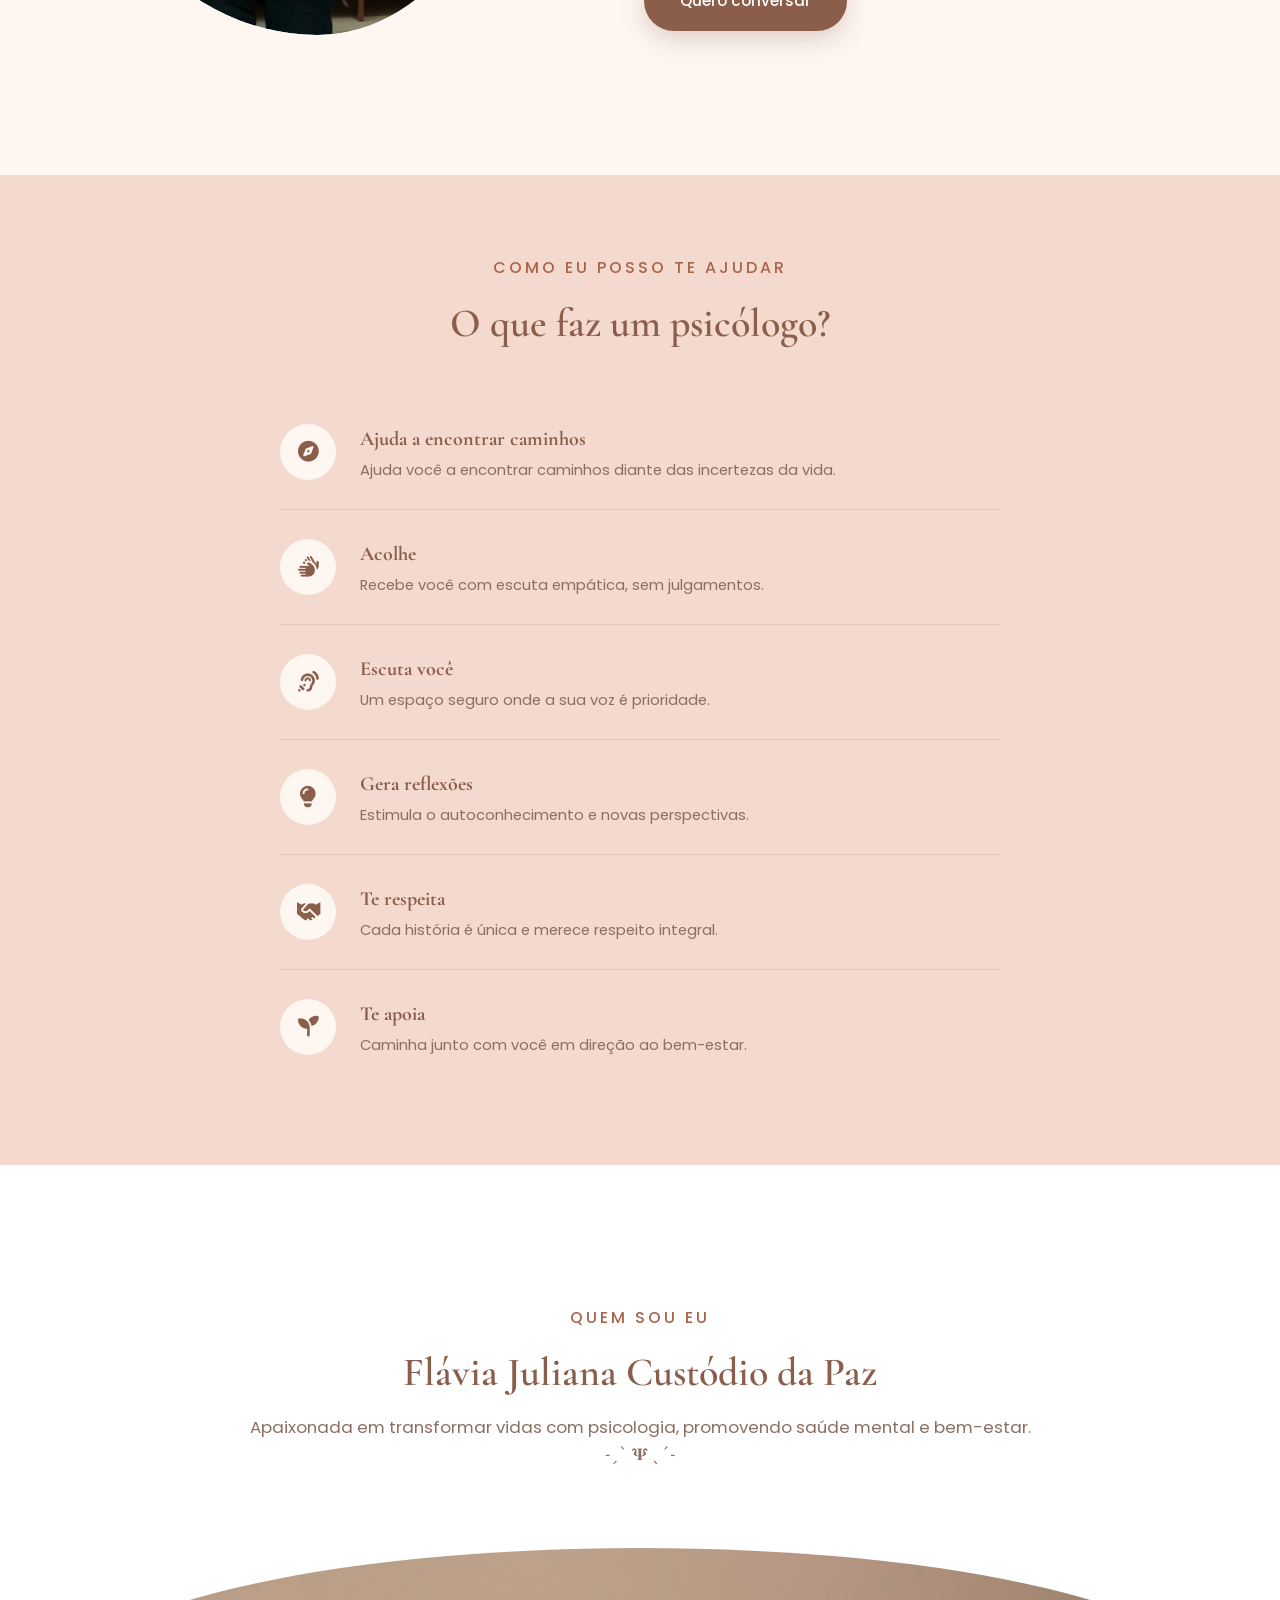
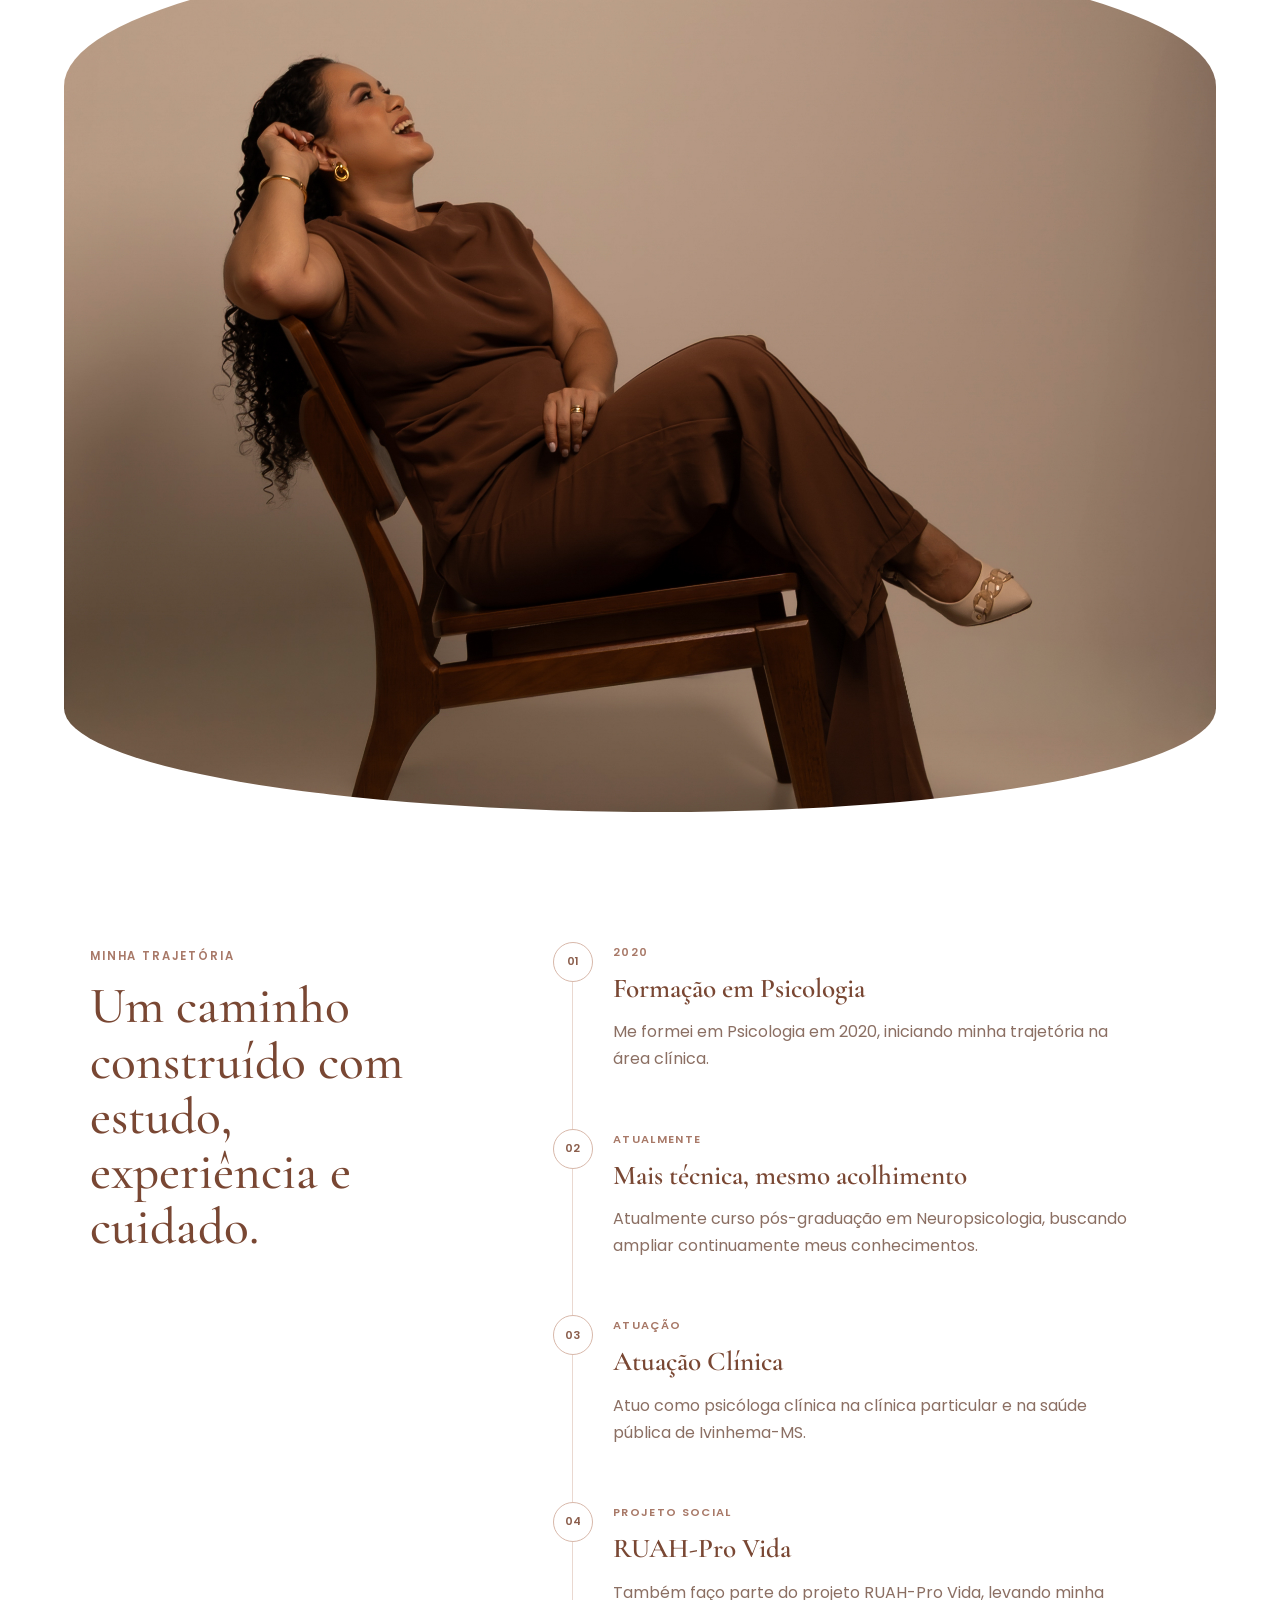
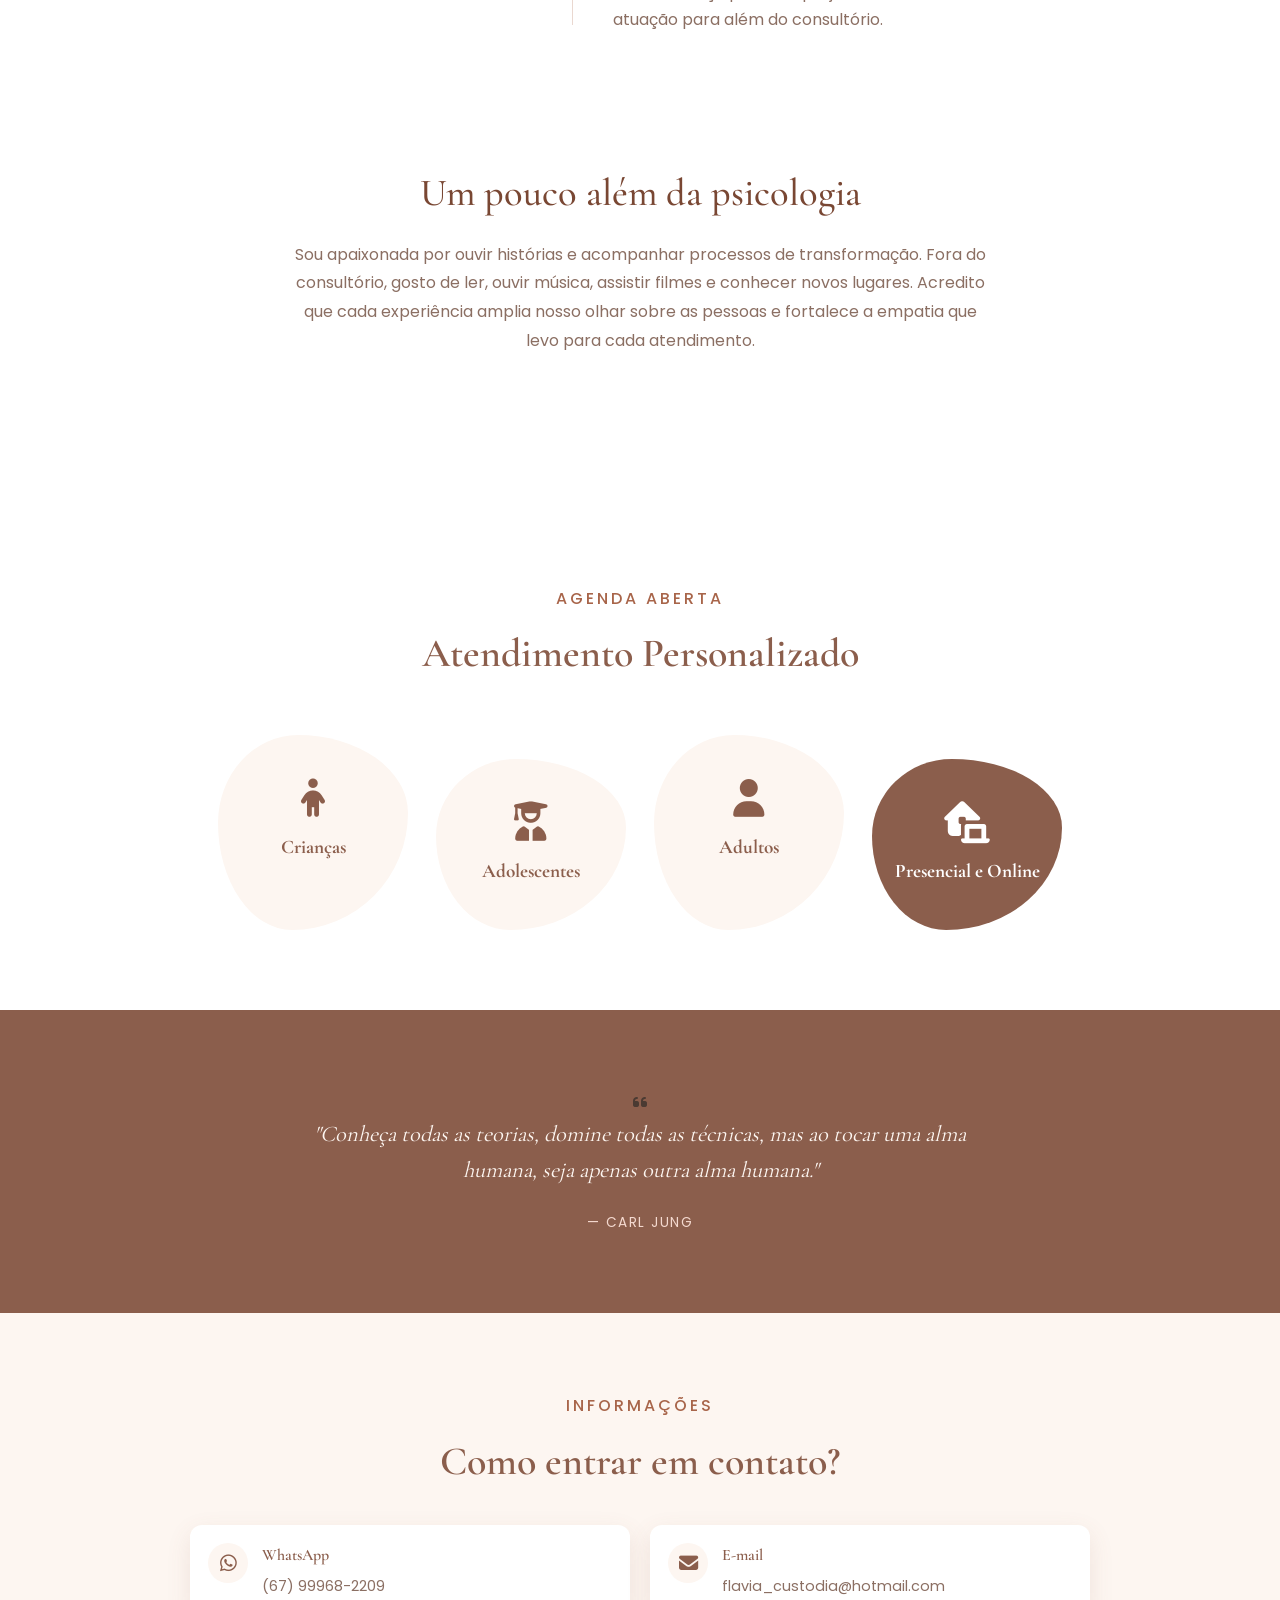
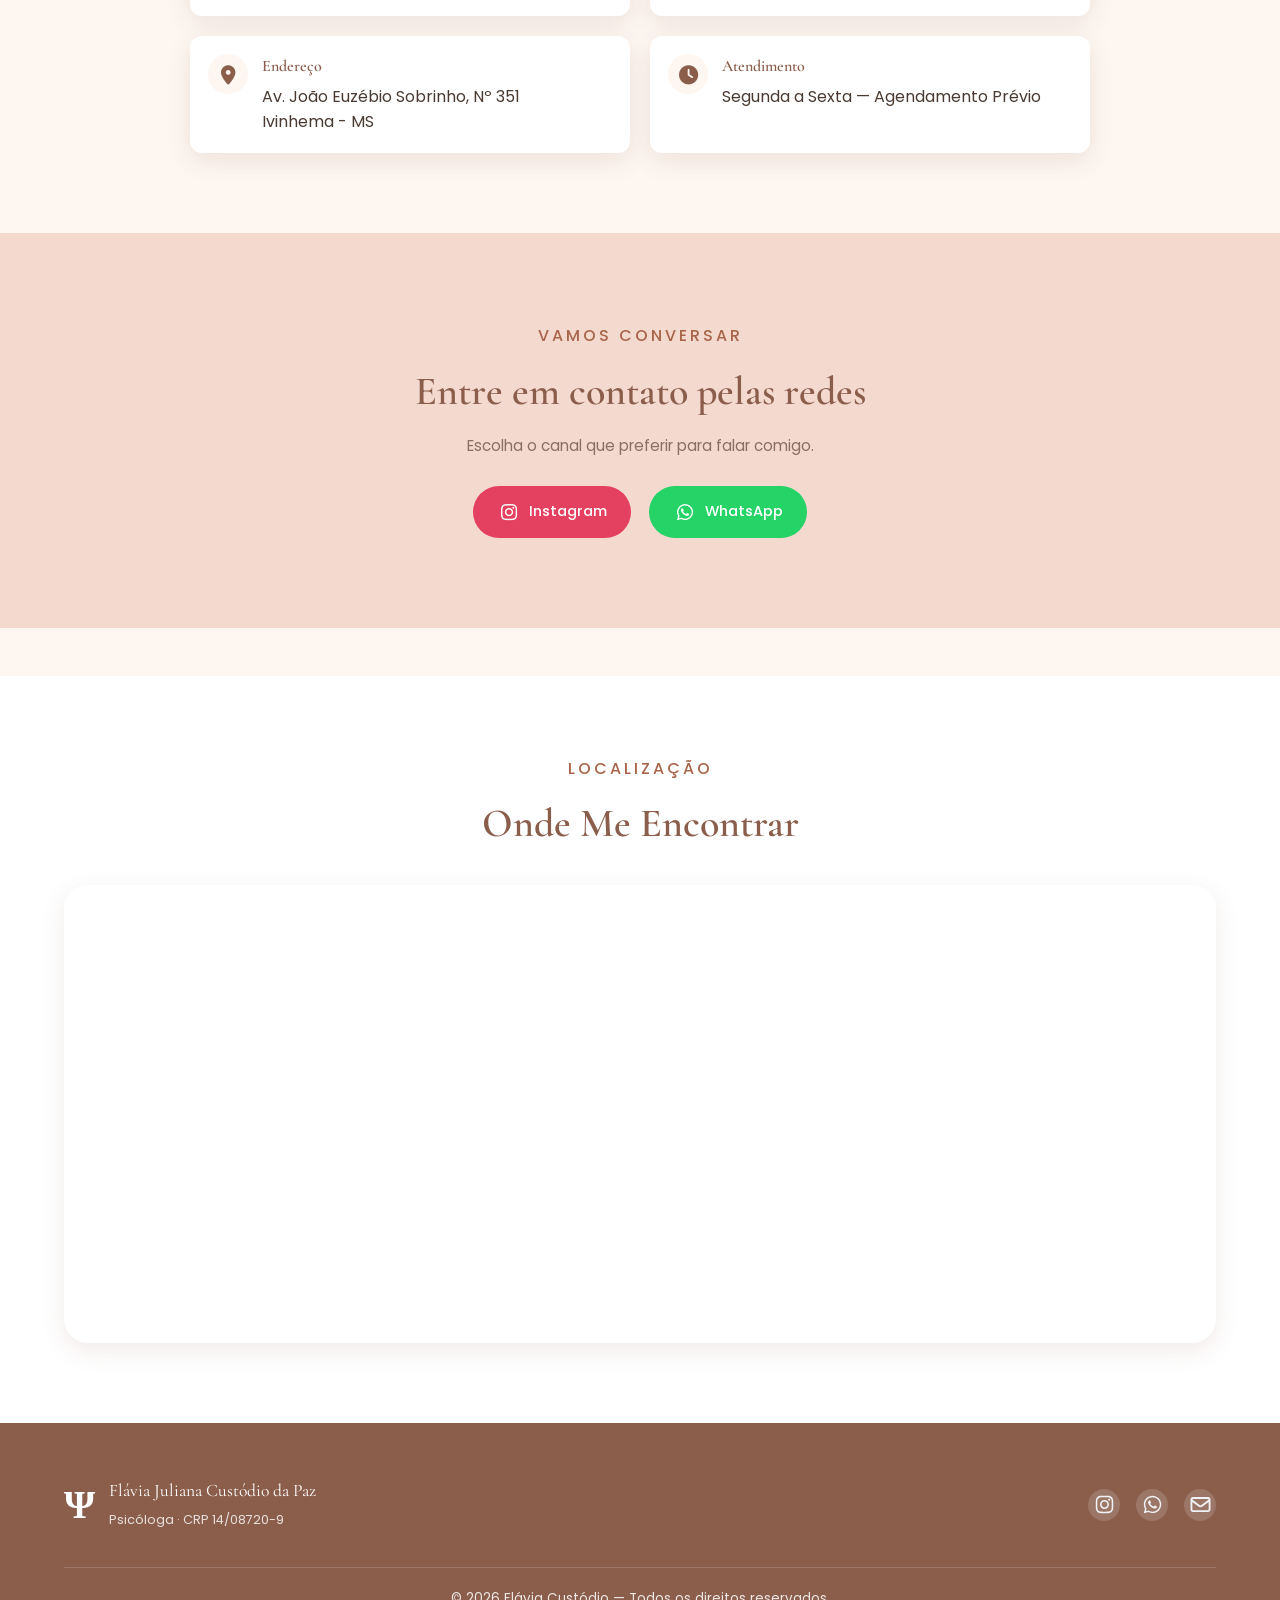
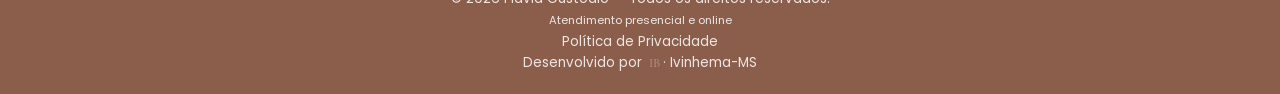
==== commit 75b4a8b2: "fontes em woff2, imagens compactadas, modificação no readme" ====
--- a/index.html
+++ b/index.html
@@ -13,7 +13,7 @@
     <meta property="og:url" content="https://psicologa-flavia.netlify.app/">
     <meta property="og:locale" content="pt_BR">
     <meta property="og:site_name" content="Flávia Custódio — Psicóloga Clínica">
-<!-- ?v=2 para forçar o re-cache da imagem, se mudar a imagem mude pra ?v=3 -->git 
+<!-- ?v=2 para forçar o re-cache da imagem, se mudar a imagem mude pra ?v=3 -->
     <meta property="og:image" content="https://psicologa-flavia.netlify.app/assets/og-image.jpg?v=2">
     <meta property="og:image:width" content="1200">
     <meta property="og:image:height" content="630">
@@ -102,7 +102,7 @@
     <div class="acolhimento-container">
         <div class="acolhimento-image reveal reveal--left">
             <img
-                src="assets/presenca.jpg"
+                src="assets/presenca.webp"
                 alt="Psicóloga Flávia Custódio sentada em seu consultório, com a mão apoiada no queixo e olhando para a câmera."
                 width="309"
                 height="520"
@@ -479,30 +479,39 @@
 <!-- FOOTER -->
     <footer class="footer">
         <div class="container">
-            <div class="footer-content">
-                <div class="footer-brand">
+            <div class="footer__content">
+                <div class="footer__brand">
                     <span class="logo-symbol" aria-hidden="true">Ψ</span>
                     <p>Flávia Juliana Custódio da Paz<br>
                     <small>Psicóloga · CRP 14/08720-9</small></p>
                 </div>
-                <div class="footer-social">
+                <div class="footer__social">
                     <a href="https://instagram.com/psicologa_flavia_custodio" target="_blank" rel="noopener noreferrer" aria-label="Instagram">
-                        <i class="fab fa-instagram" aria-hidden="true"></i>
+                        <img 
+                        src="./assets/icons/instagram.svg" 
+                        alt=""
+                        aria-hidden="true">
                     </a>
                     <a href="https://wa.me/5567999682209" target="_blank" rel="noopener noreferrer" aria-label="WhatsApp">
-                        <i class="fab fa-whatsapp" aria-hidden="true"></i>
+                        <img 
+                        src="./assets/icons/whatsapp.svg" 
+                        alt=""
+                        aria-hidden="true">
                     </a>
                     <a href="mailto:flavia_custodia@hotmail.com" aria-label="E-mail">
-                        <i class="fas fa-envelope" aria-hidden="true"></i>
+                        <img 
+                        src="./assets/icons/envelope.svg" 
+                        alt=""
+                        aria-hidden="true">
                     </a>
                 </div>
             </div>
-            <div class="footer-bottom">
+            <div class="footer__bottom">
                 <p>© <span id="anoAtual"></span> Flávia Custódio — Todos os direitos reservados.</p>
                 <p><small>Atendimento presencial e online  </small></p>
                 <a href="./privacidade.html"> Política de Privacidade  </a>
                 <p class="footer__dev">Desenvolvido por <a href="https://www.irisbispo.com/" 
-                    class="creditos"
+                    class="footer__credit"
                     target="_blank"
                     rel="noopener noreferrer"
                     aria-label="Desenvolvedora do site"
--- a/styles.css
+++ b/styles.css
@@ -1,49 +1,49 @@
 /* FONTES */
 @font-face {
     font-family: 'Poppins';
-    src: url('./fonts/Poppins/Poppins-Light.ttf') format('truetype');
+    src: url('./fonts/Poppins/Poppins-Light.woff2') format('woff2');
     font-weight: 300;
     font-display: swap;
 }
 @font-face {
     font-family: 'Poppins';
-    src: url('./fonts/Poppins/Poppins-Regular.ttf') format('truetype');
+    src: url('./fonts/Poppins/Poppins-Regular.woff2') format('woff2');
     font-weight: 400;
     font-display: swap;
 }
 @font-face {
     font-family: 'Poppins';
-    src: url('./fonts/Poppins/Poppins-Medium.ttf') format('truetype');
+    src: url('./fonts/Poppins/Poppins-Medium.woff2') format('woff2');
     font-weight: 500;
     font-display: swap;
 }
 @font-face {
     font-family: 'Poppins';
-    src: url('./fonts/Poppins/Poppins-SemiBold.ttf') format('truetype');
+    src: url('./fonts/Poppins/Poppins-SemiBold.woff2') format('woff2');
     font-weight: 600;
     font-display: swap;
 }
 @font-face {
     font-family: 'Cormorant Garamond';
-    src: url('./fonts/Cormorant-Garamond/CormorantGaramond-Regular.ttf') format('truetype');
+    src: url('./fonts/Cormorant-Garamond/CormorantGaramond-Regular.woff2') format('woff2');
     font-weight: 400;
     font-display: swap;
 }
 @font-face {
     font-family: 'Cormorant Garamond';
-    src: url('./fonts/Cormorant-Garamond/CormorantGaramond-Medium.ttf') format('truetype');
+    src: url('./fonts/Cormorant-Garamond/CormorantGaramond-Medium.woff2') format('woff2');
     font-weight: 500;
     font-display: swap;
 }
 @font-face {
     font-family: 'Cormorant Garamond';
-    src: url('./fonts/Cormorant-Garamond/CormorantGaramond-SemiBold.ttf') format('truetype');
+    src: url('./fonts/Cormorant-Garamond/CormorantGaramond-SemiBold.woff2') format('woff2');
     font-weight: 600;
     font-display: swap;
 }
 @font-face {
     font-family: 'Cormorant Garamond';
-    src: url('./fonts/Cormorant-Garamond/CormorantGaramond-Bold.ttf') format('truetype');
+    src: url('./fonts/Cormorant-Garamond/CormorantGaramond-Bold.woff2') format('woff2');
     font-weight: 700;
     font-display: swap;
 }
@@ -914,7 +914,7 @@
 /* FOOTER */
 .footer { background: #8b5e4c; color: white; padding: 50px 0 20px; }
 
-.footer-content {
+.footer__content {
     display: flex;
     justify-content: space-between;
     align-items: center;
@@ -922,15 +922,15 @@
     gap: 24px;
     margin-bottom: 30px;
 }
-.footer-brand { display: flex; align-items: center; gap: 14px; }
-.footer-brand .logo-symbol { color: white; font-size: 2.5rem; }
-.footer-brand p { font-family: 'Cormorant Garamond', serif; font-size: 1.1rem; }
-.footer-brand small { font-family: 'Poppins', sans-serif; font-size: 0.8rem; opacity: 0.8; }
-
-.footer-social { display: flex; gap: 16px; }
-.footer-social a {
-    width: 42px;
-    height: 42px;
+.footer__brand { display: flex; align-items: center; gap: 14px; }
+.footer__brand .logo-symbol { color: white; font-size: 2.5rem; }
+.footer__brand p { font-family: 'Cormorant Garamond', serif; font-size: 1.1rem; }
+.footer__brand small { font-family: 'Poppins', sans-serif; font-size: 0.8rem; opacity: 0.8; }
+
+.footer__social { display: flex; gap: 16px; }
+.footer__social a {
+    width: 32px;
+    height: 32px;
     border-radius: 50%;
     background: rgba(255,255,255,0.15);
     display: flex;
@@ -938,16 +938,20 @@
     justify-content: center;
     font-size: 1.1rem;
 }
-.footer-social a:hover { background: white; color: #8b5e4c; transform: translateY(-3px); }
-
-.footer-bottom {
+.footer__social a:hover { background: #8b5e4c; color: #8b5e4c; transform: translateY(-3px); }
+
+.footer__social img { 
+    width: 25px;
+    height: 25px;
+}
+.footer__bottom {
     border-top: 1px solid rgba(255,255,255,0.2);
     padding-top: 20px;
     text-align: center;
     font-size: clamp(0.75rem, 0.72rem + 0.15vw, 0.85rem);
     opacity: 0.85;
 }
-.creditos {
+.footer__credit {
     position: relative;
     color: inherit;
     text-decoration: none;
@@ -957,10 +961,10 @@
     margin-left: .2rem;
     font-family: 'Cormorant Garamond', serif;
 }
-.creditos:hover,
-.creditos:focus { opacity: 1; }
-
-.creditos::after {
+.footer__credit:hover,
+.footer__credit:focus { opacity: 1; }
+
+.footer__credit::after {
     content: attr(data-tooltip);
     position: absolute;
     bottom: 140%;
@@ -978,8 +982,8 @@
     transform: translateY(6px);
     transition: .25s;
 }
-.creditos:hover::after,
-.creditos:focus::after { opacity: 1; transform: translateY(0); }
+.footer__credit:hover::after,
+.footer__credit:focus::after { opacity: 1; transform: translateY(0); }
 
 /* WHATSAPP FLUTUANTE */
 .float-whatsapp {
@@ -1063,7 +1067,7 @@
                 rgba(253, 246, 241, 0.55) 60%,
                 rgba(253, 246, 241, 0.15) 100%
             ),
-            url('assets/confianca1.webp');
+            url('assets/confianca2.webp');
         background-repeat: no-repeat, no-repeat;
         background-position: center, 25% center;
         background-size: 100% 100%, auto 100%;
@@ -1133,7 +1137,7 @@
                 rgba(253, 246, 241, 0.55) 60%,
                 rgba(253, 246, 241, 0.15) 100%
             ),
-            url('assets/confianca1.webp');
+            url('assets/confianca.webp');
 
         background-repeat: no-repeat, no-repeat;
         /* o valor de center é do gradiente, já os % é a imagem */
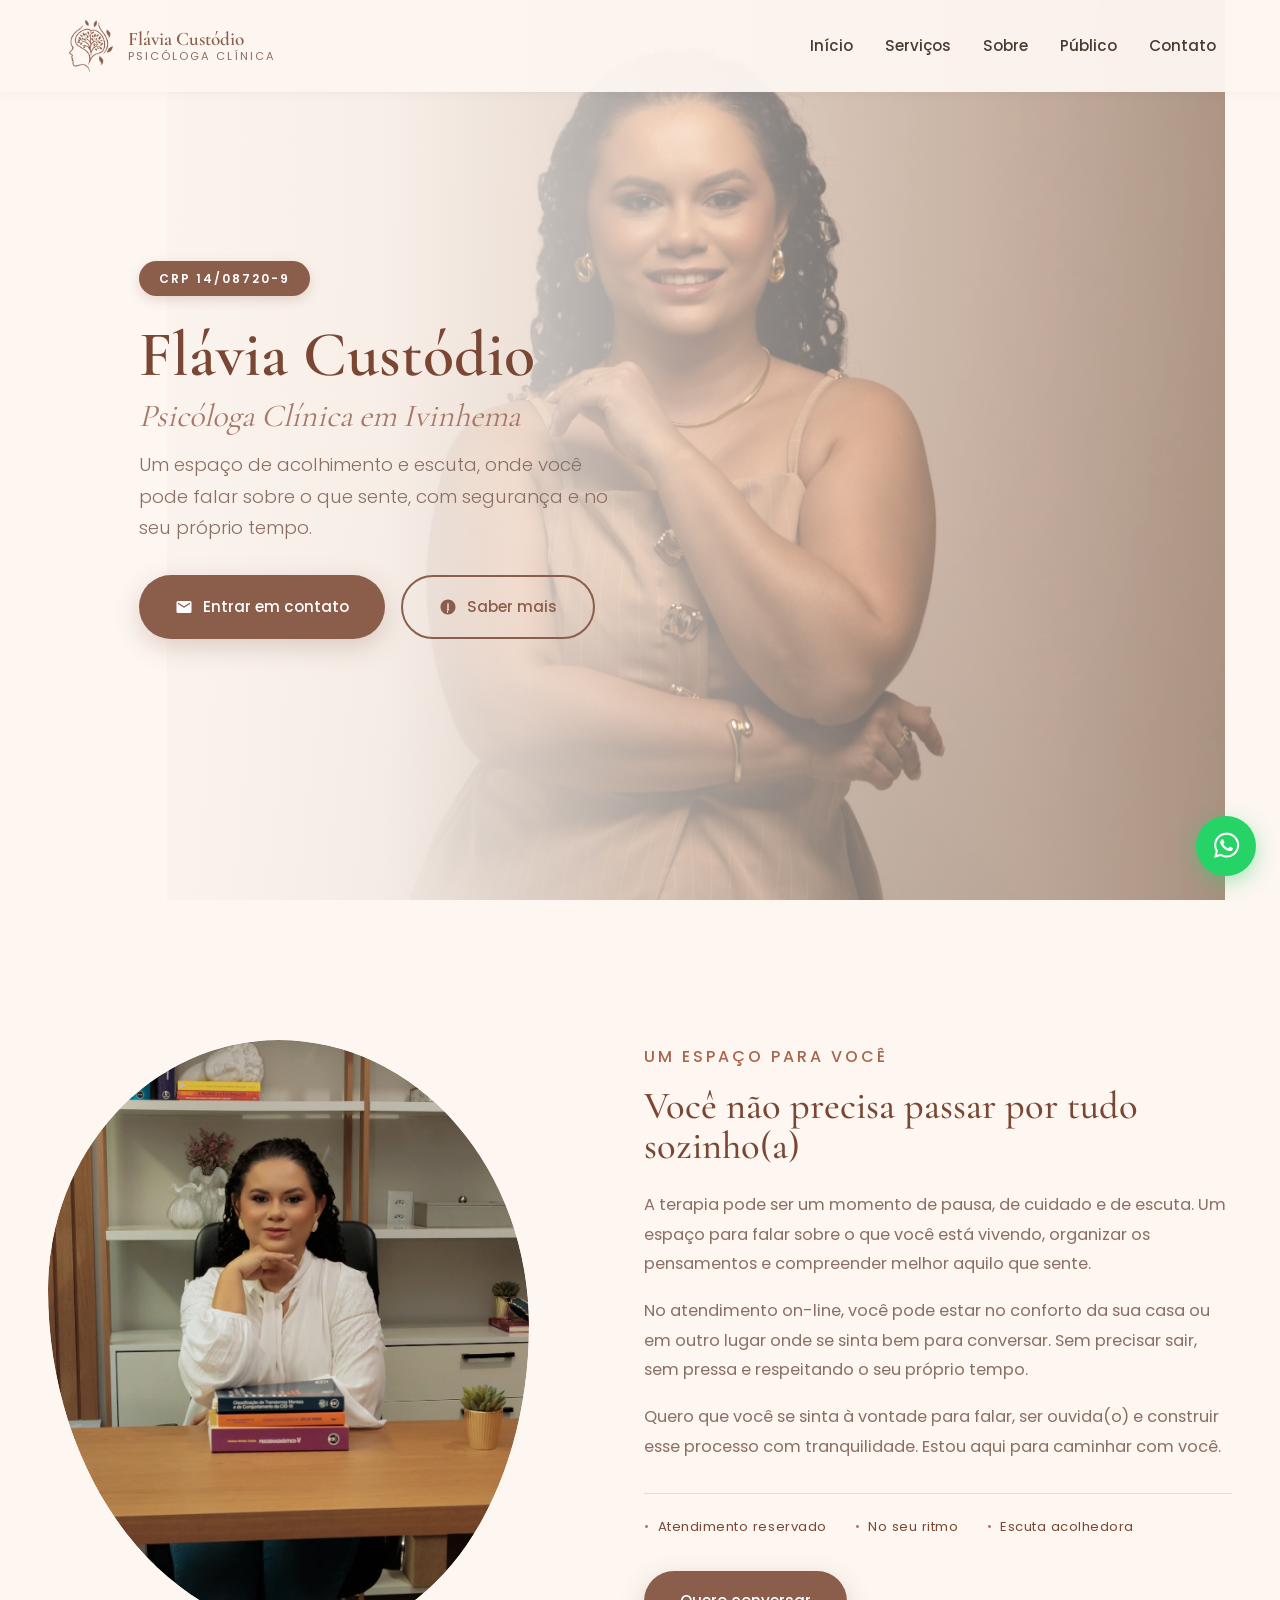
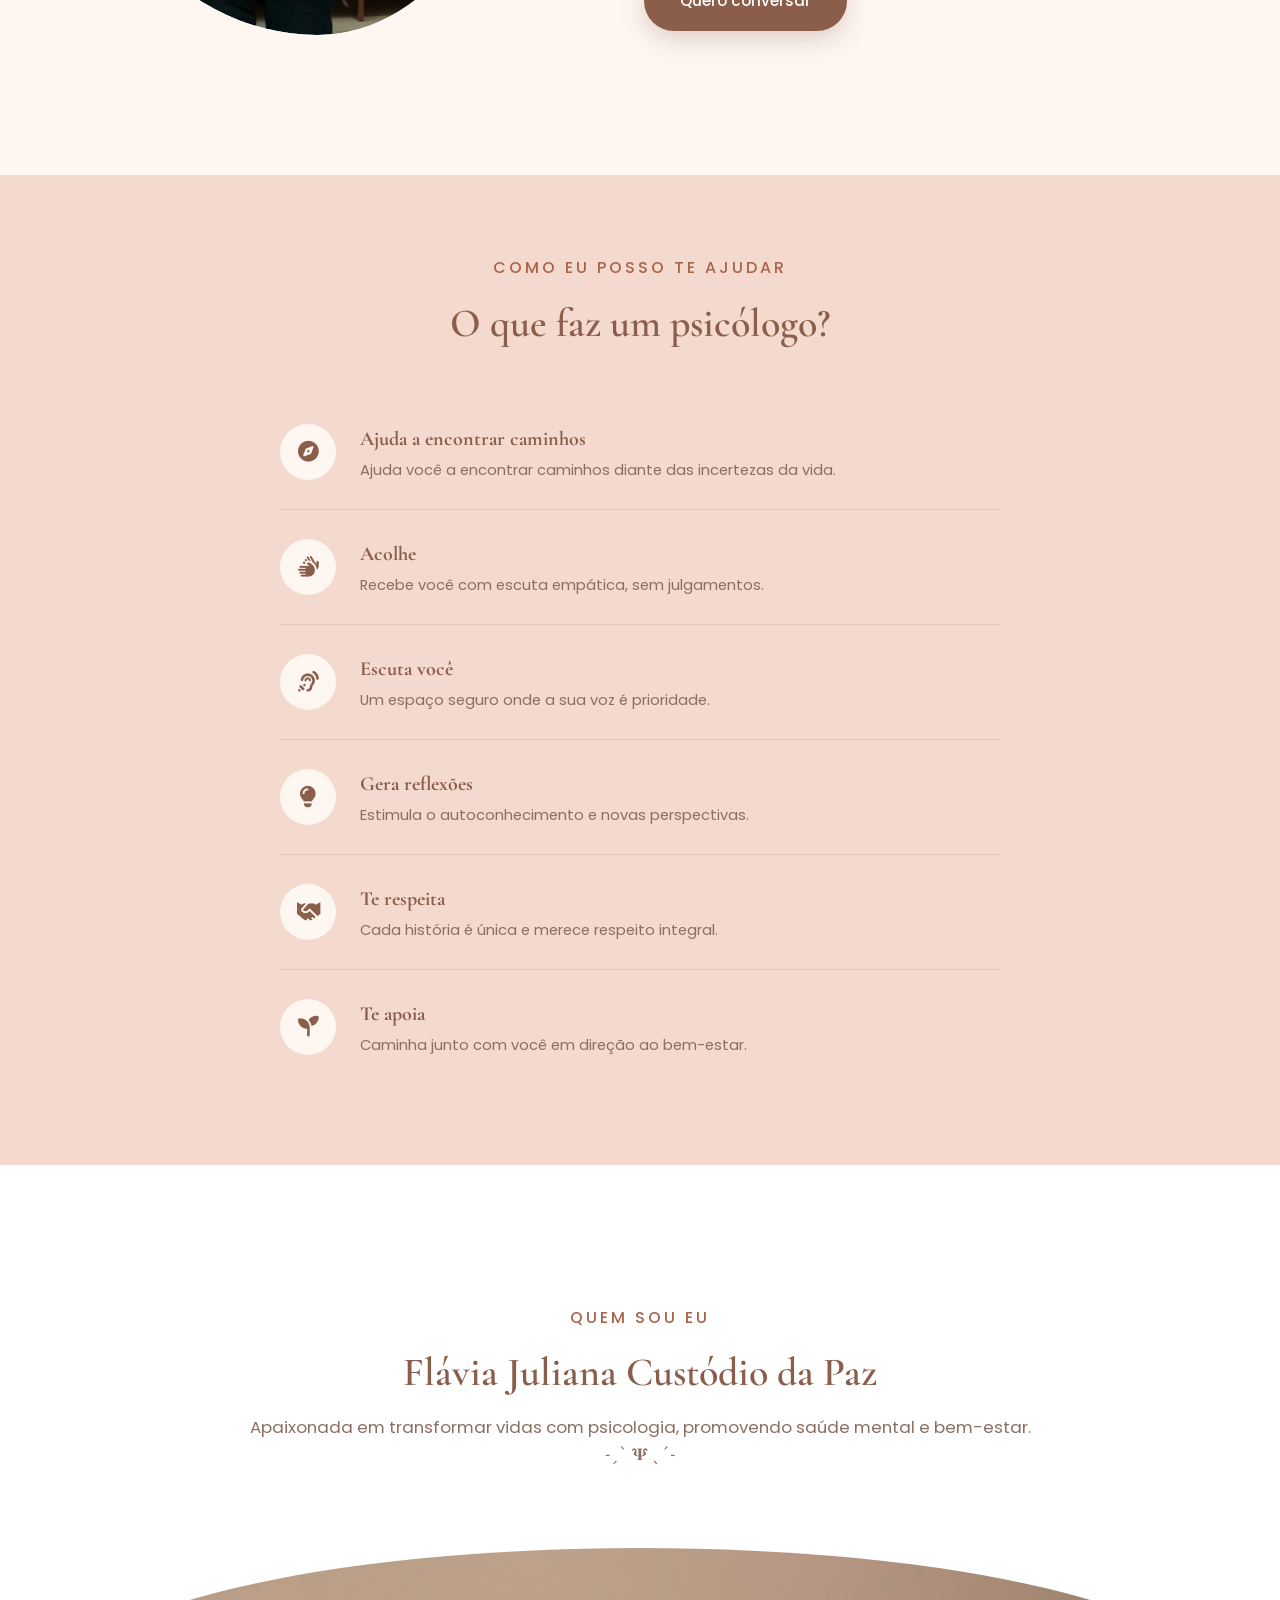
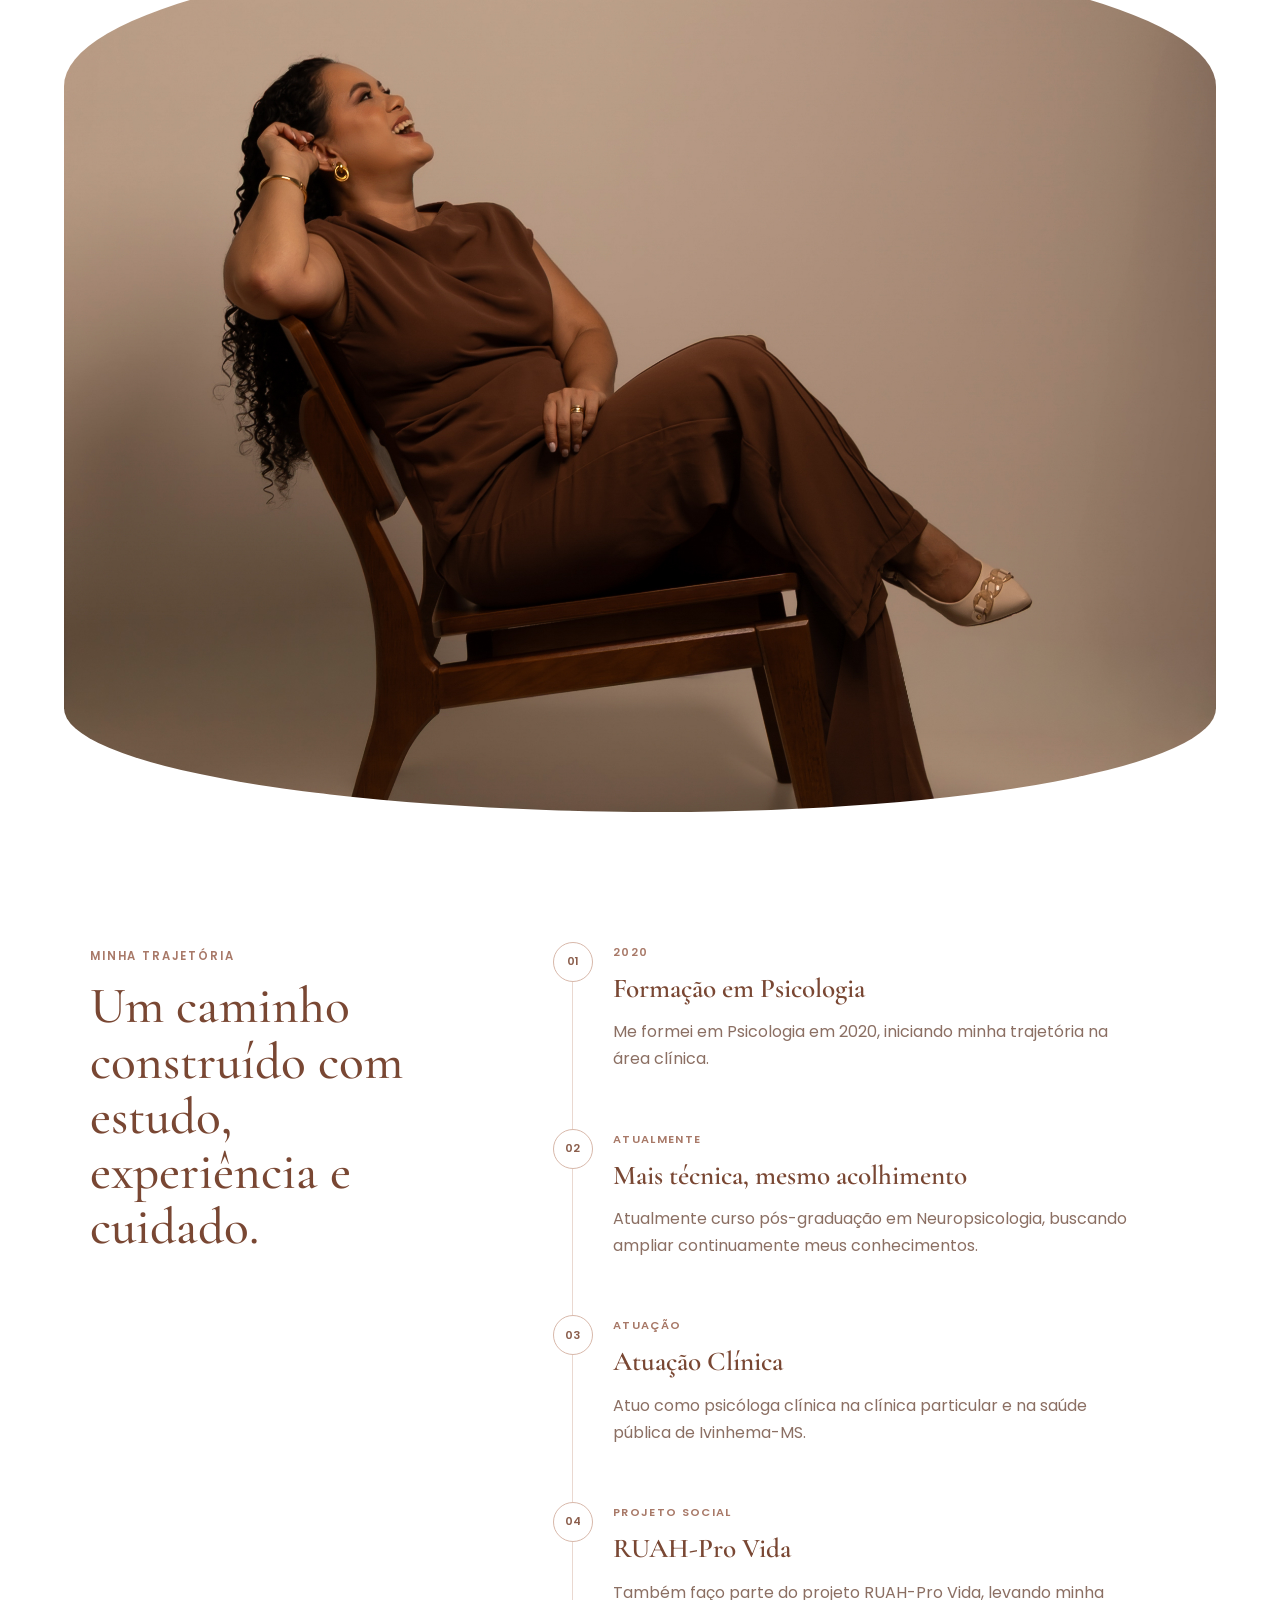
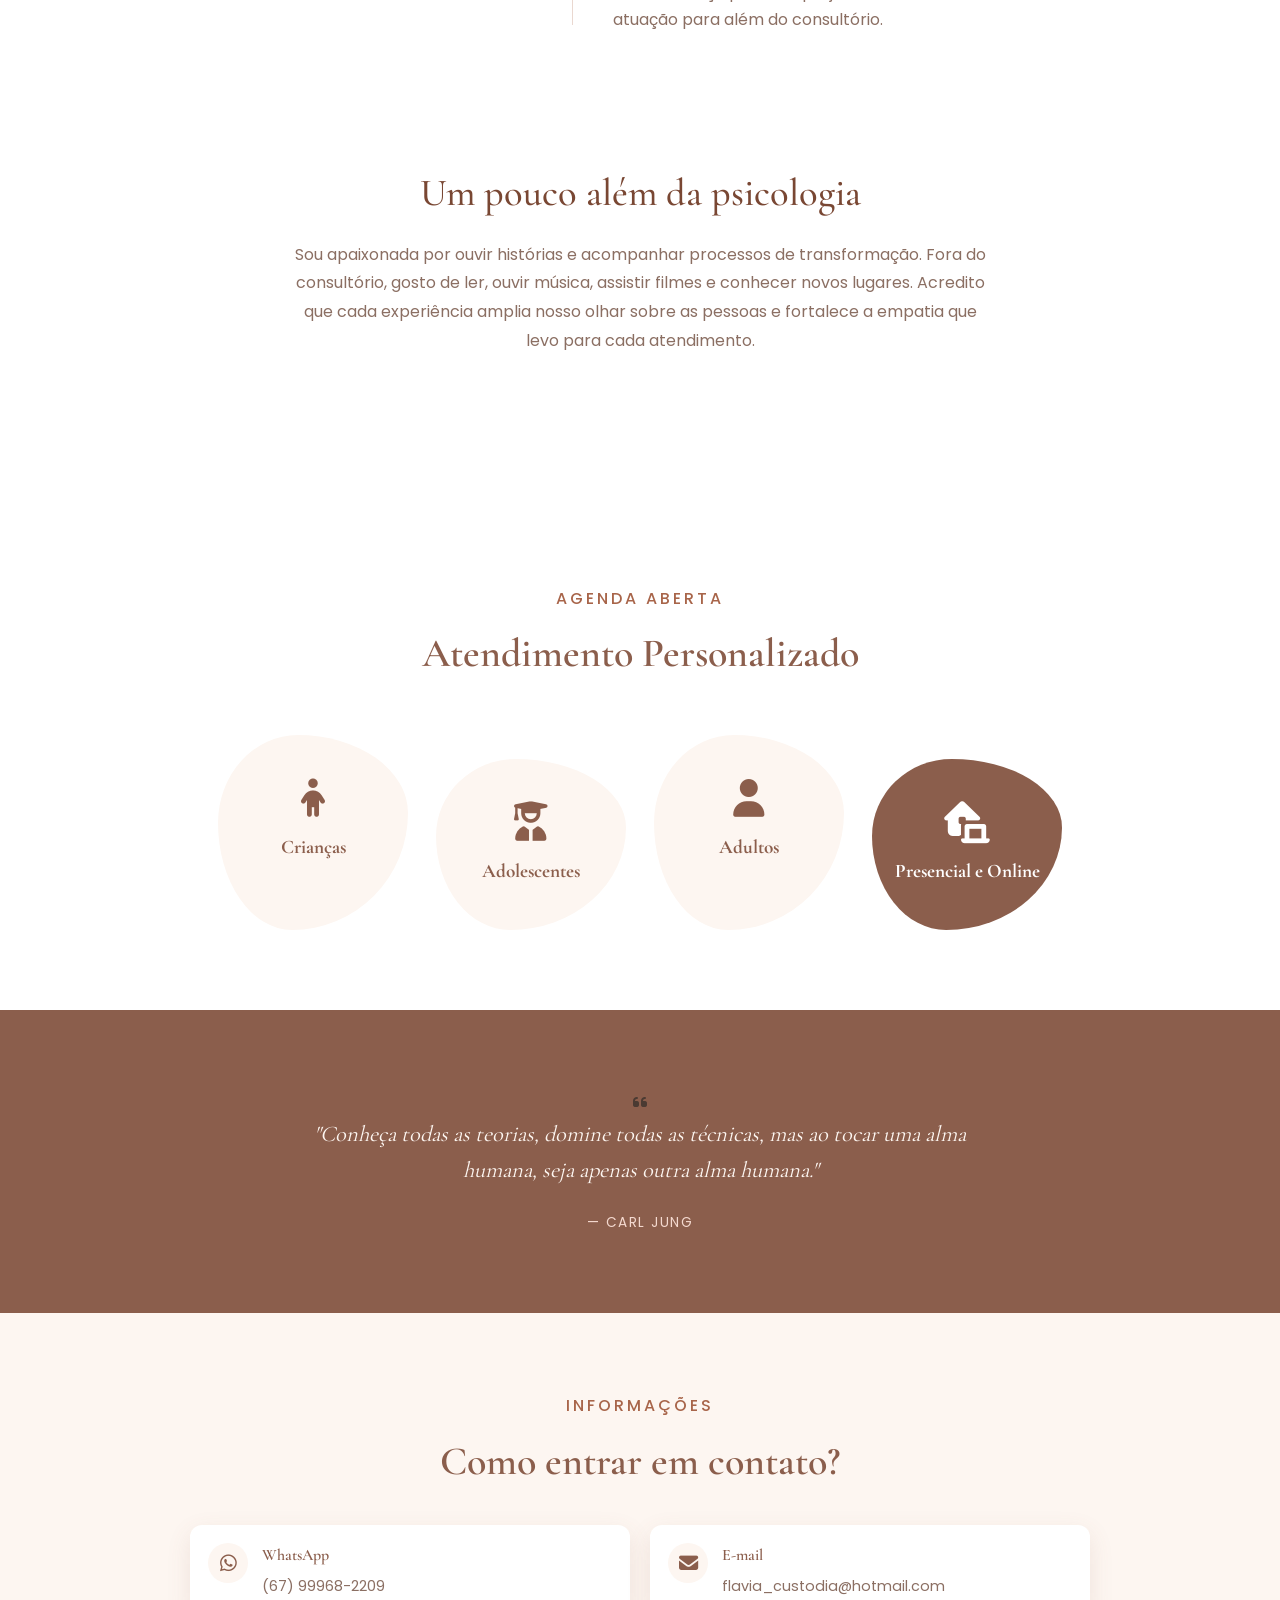
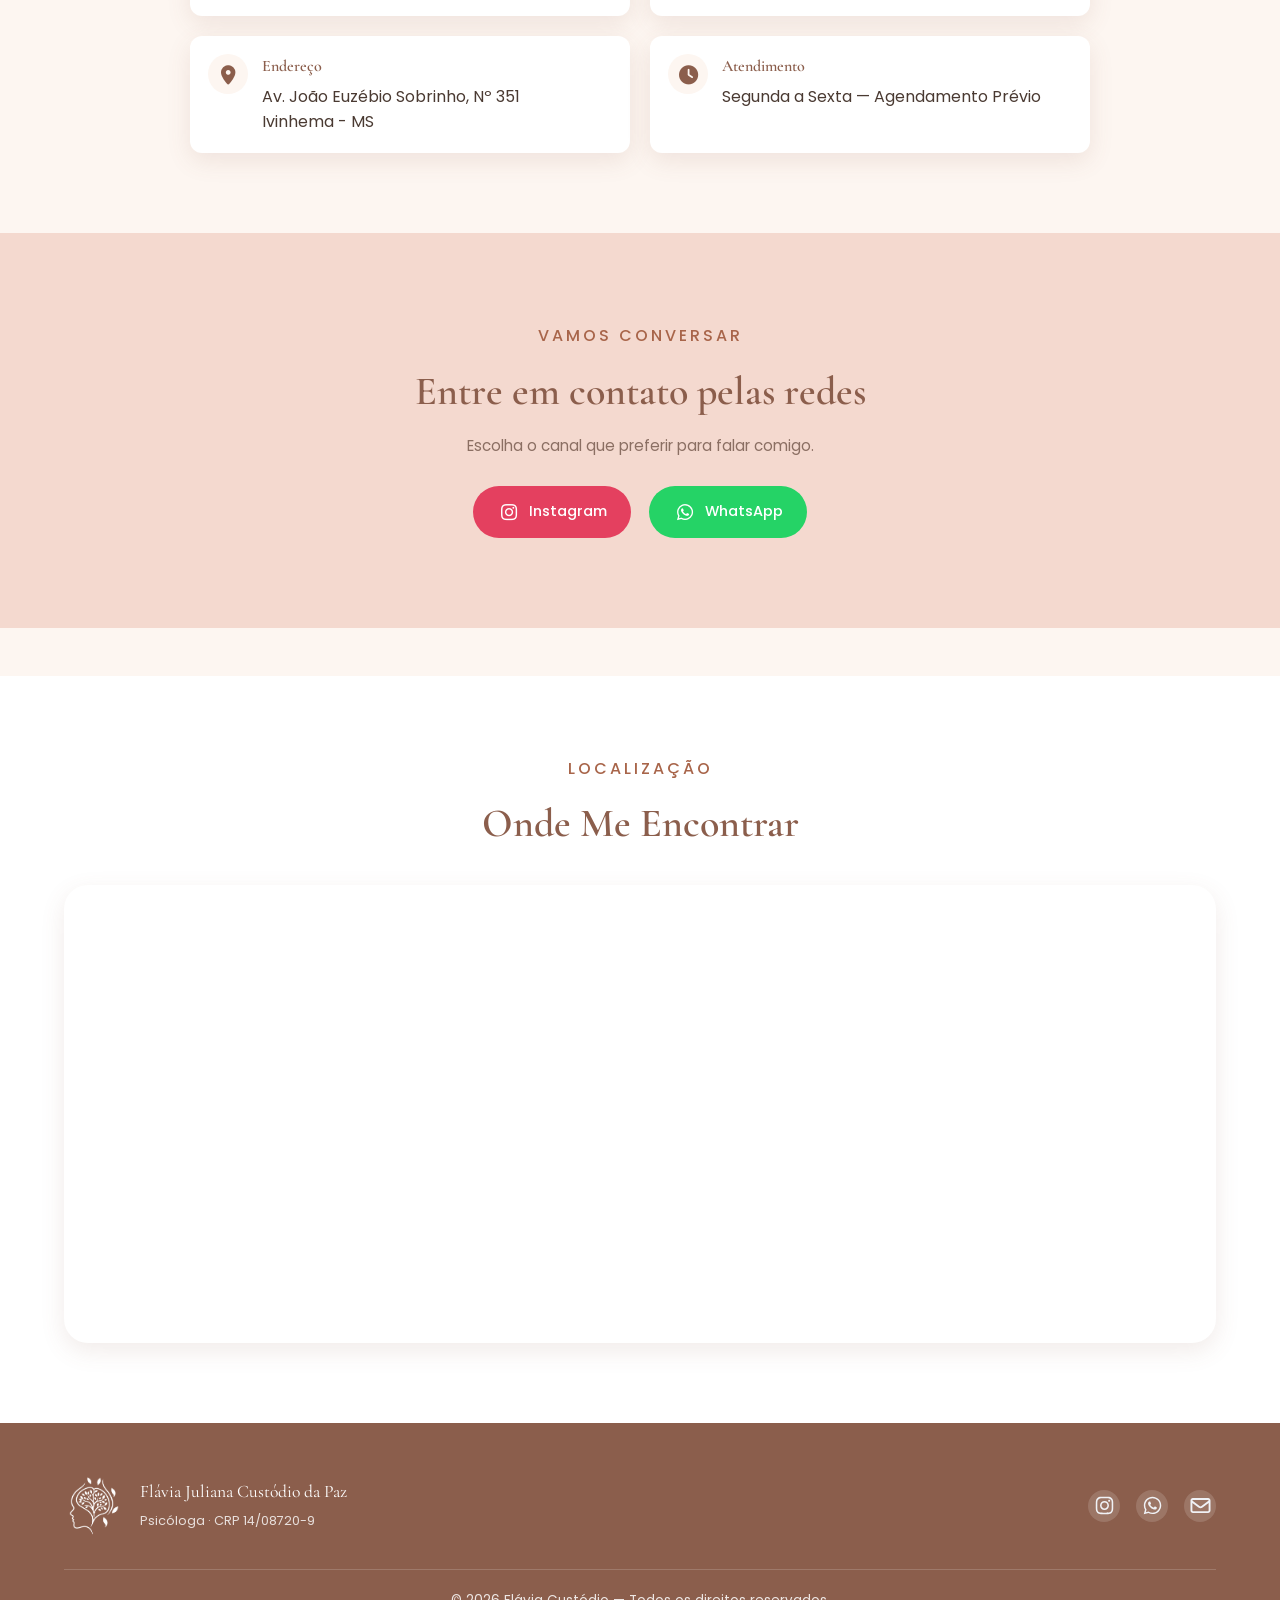
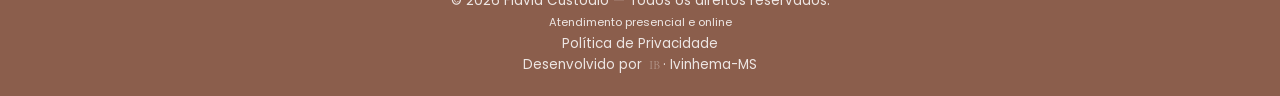
==== commit 5dbff100: "troca de logo na nav e no footer" ====
--- a/index.html
+++ b/index.html
@@ -35,8 +35,13 @@
             <!-- NAV -->
     <nav class="navbar" id="navbar">
         <div class="nav-container">
-            <a href="#inicio" class="logo">
-            <span class="logo-symbol" aria-hidden="true">Ψ</span>
+            <a class="logo" href="#inicio" aria-label="Flávia Custódio — início">
+                <img
+                    src="assets/logo.png"
+                    alt=""
+                    class="logo-symbol"
+                    aria-hidden="true"
+                >
                 <div class="logo-text">
                     <span class="logo-name">Flávia Custódio</span>
                     <span class="logo-sub">Psicóloga Clínica</span>
@@ -481,7 +486,12 @@
         <div class="container">
             <div class="footer__content">
                 <div class="footer__brand">
-                    <span class="logo-symbol" aria-hidden="true">Ψ</span>
+                    <img
+                        src="assets/logo.png"
+                        alt=""
+                        class="logo-symbol"
+                        aria-hidden="true"
+                    >
                     <p>Flávia Juliana Custódio da Paz<br>
                     <small>Psicóloga · CRP 14/08720-9</small></p>
                 </div>
--- a/styles.css
+++ b/styles.css
@@ -134,13 +134,19 @@
     align-items: center;
 }
 
-.logo { display: flex; align-items: center; gap: 10px; }
+.logo {
+    display: flex;
+    align-items: center;
+    gap: clamp(4px, 1vw, 10px);
+    flex-shrink: 0;
+}
 
 .logo-symbol {
-    font-family: 'Cormorant Garamond', serif;
-    font-size: 2rem;
-    color: #8b5e4c;
-    font-weight: 700;
+    display: block;
+    width: clamp(36px, 4.2vw, 54px);
+    height: clamp(40px, 4.8vw, 60px);
+    object-fit: contain;
+    flex-shrink: 0;
 }
 
 .logo-text { display: flex; flex-direction: column; line-height: 1.1; }
@@ -922,8 +928,12 @@
     gap: 24px;
     margin-bottom: 30px;
 }
-.footer__brand { display: flex; align-items: center; gap: 14px; }
-.footer__brand .logo-symbol { color: white; font-size: 2.5rem; }
+.footer__brand { display: flex; align-items: center; gap: clamp(10px, 2vw, 16px); }
+.footer__brand .logo-symbol {
+    width: clamp(44px, 5vw, 60px);
+    height: clamp(48px, 5.5vw, 66px);
+    filter: brightness(0) invert(1);
+}
 .footer__brand p { font-family: 'Cormorant Garamond', serif; font-size: 1.1rem; }
 .footer__brand small { font-family: 'Poppins', sans-serif; font-size: 0.8rem; opacity: 0.8; }
 
@@ -1047,7 +1057,6 @@
         box-shadow: none;
         transform: none;
     }
-
     .hero-image-card {
         display: none;
     }
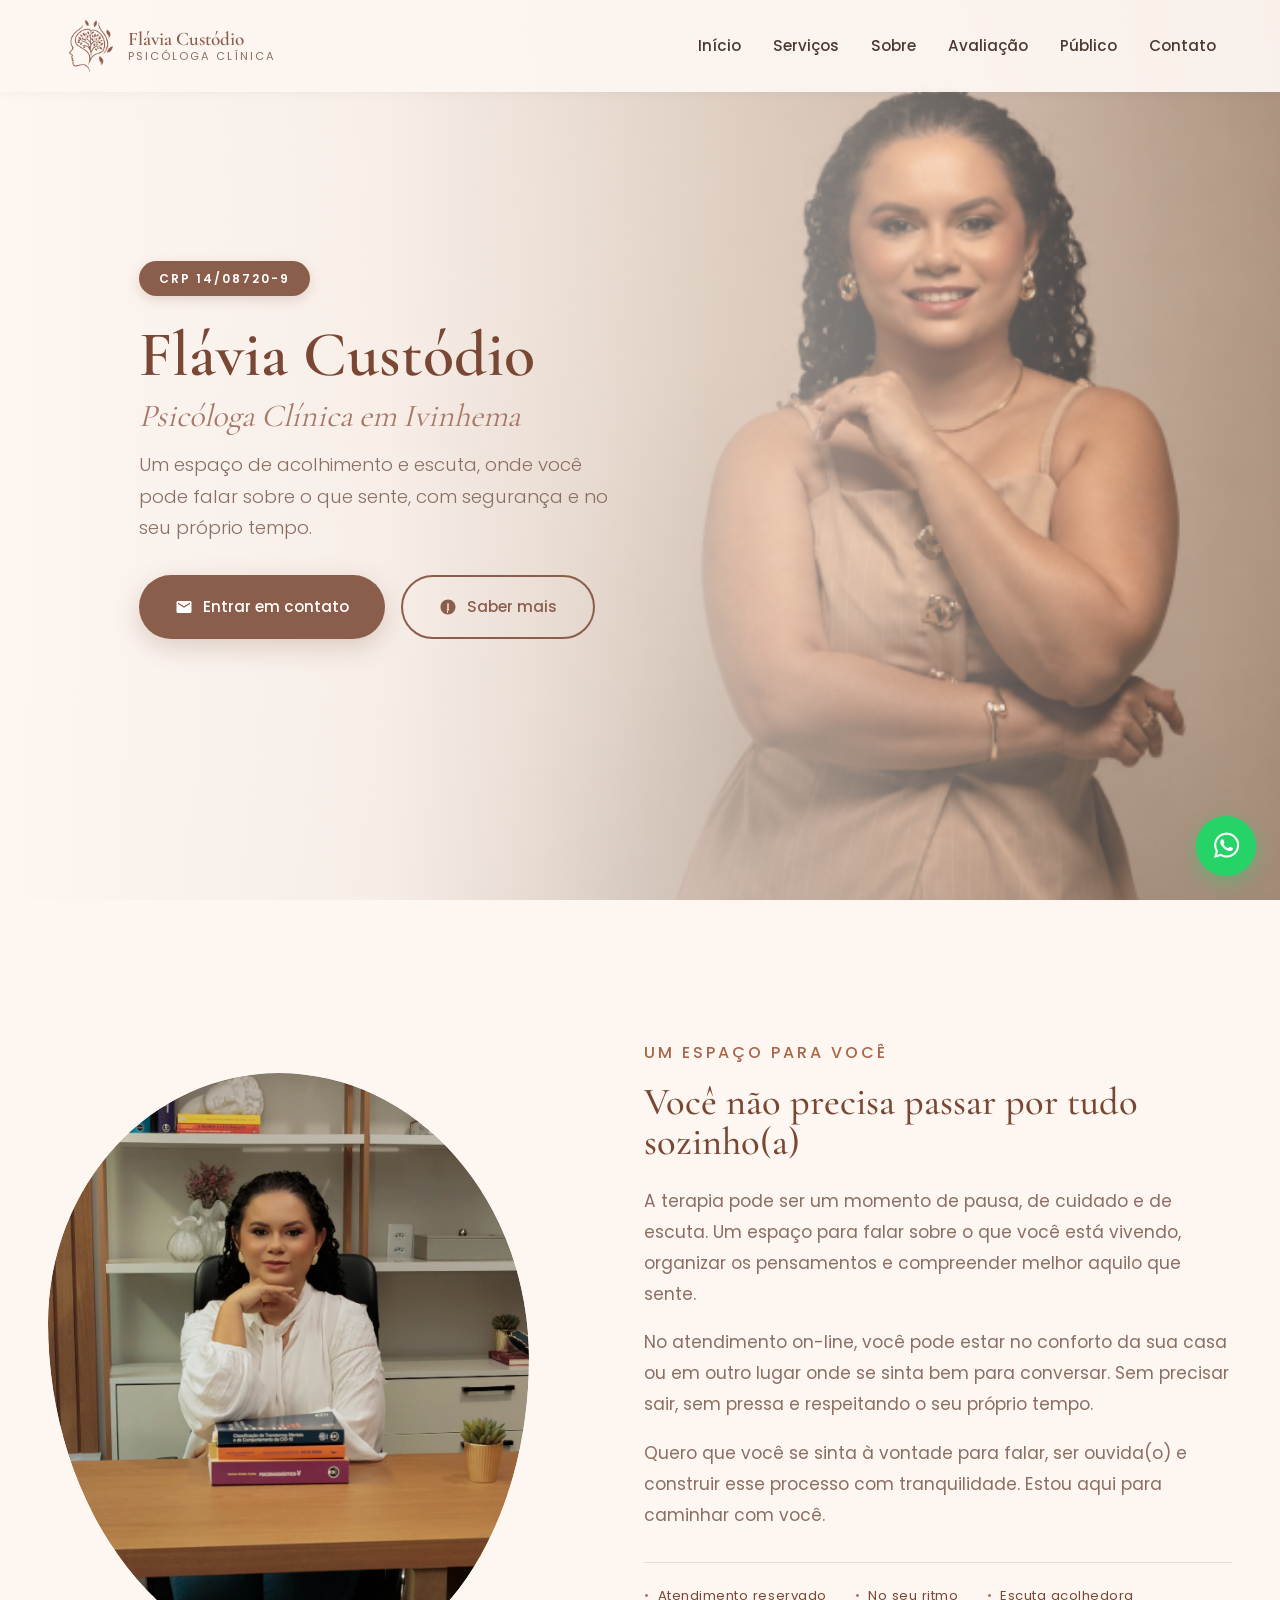
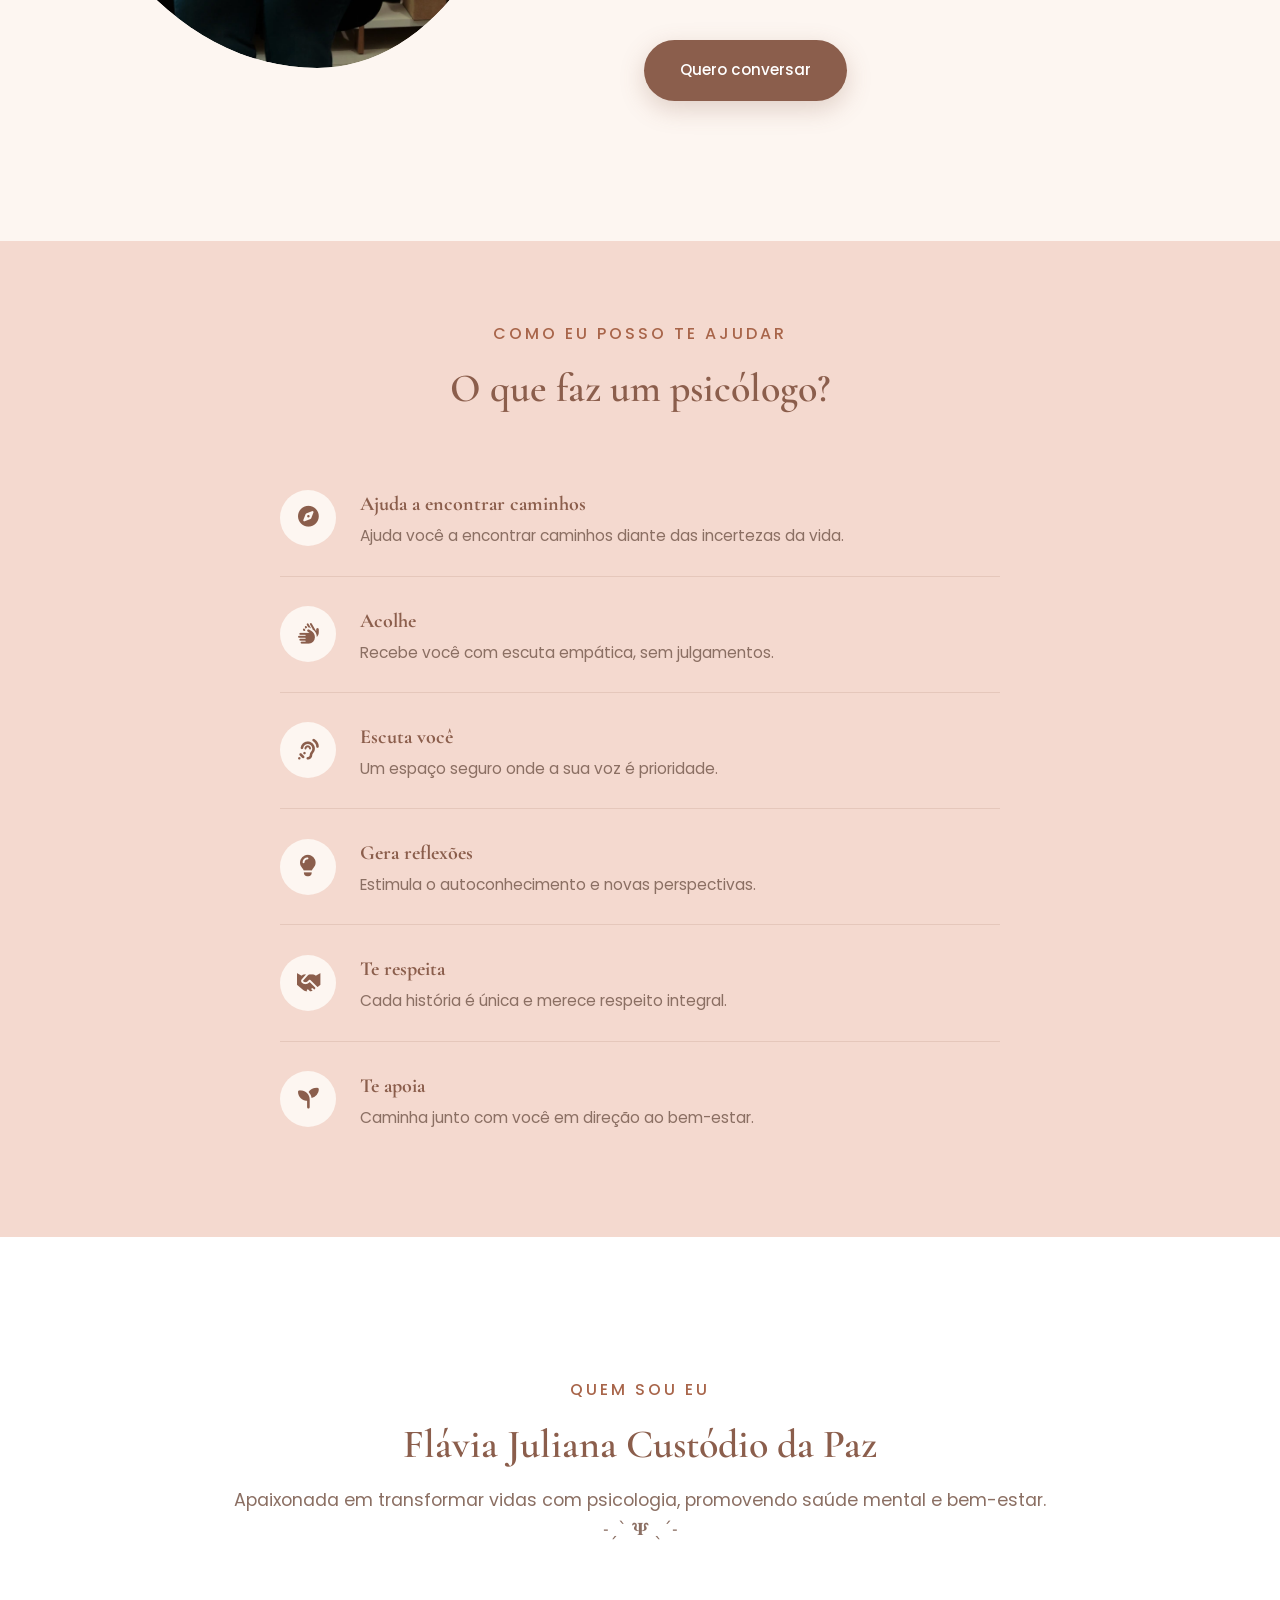
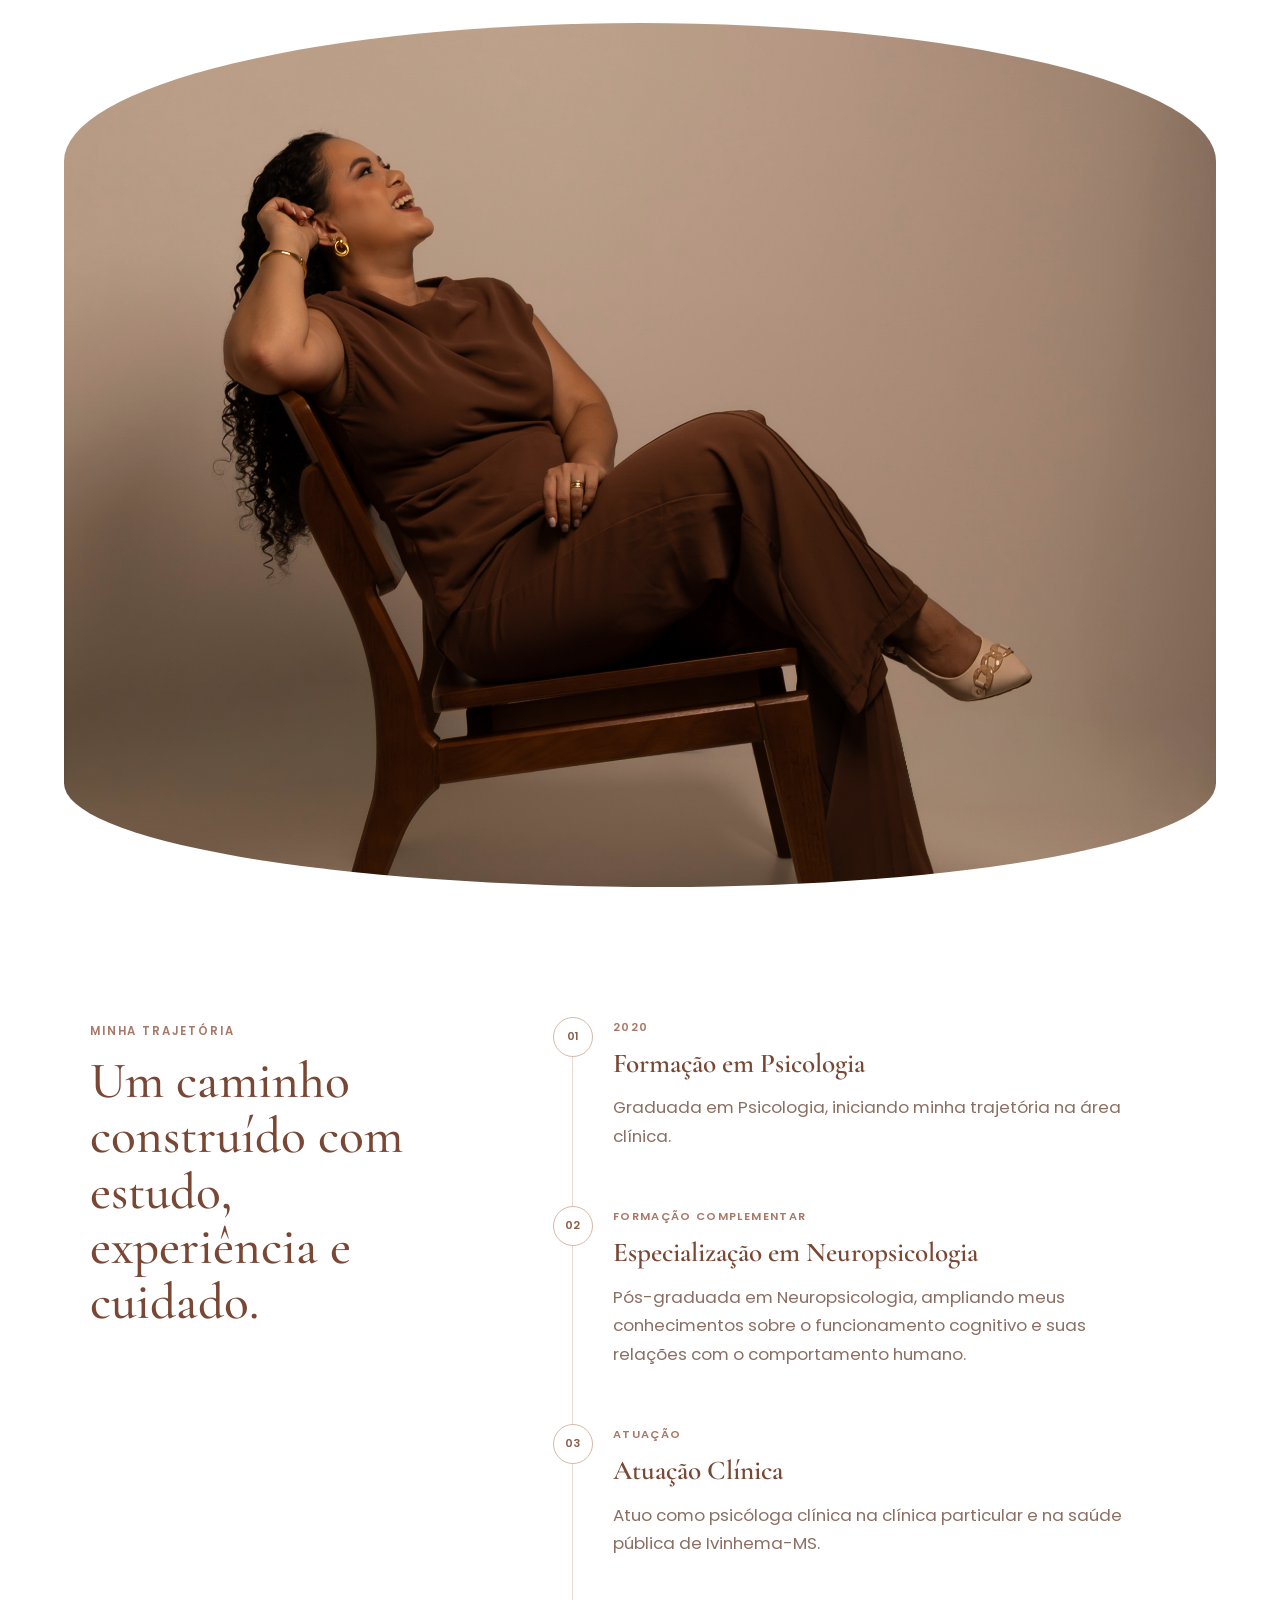
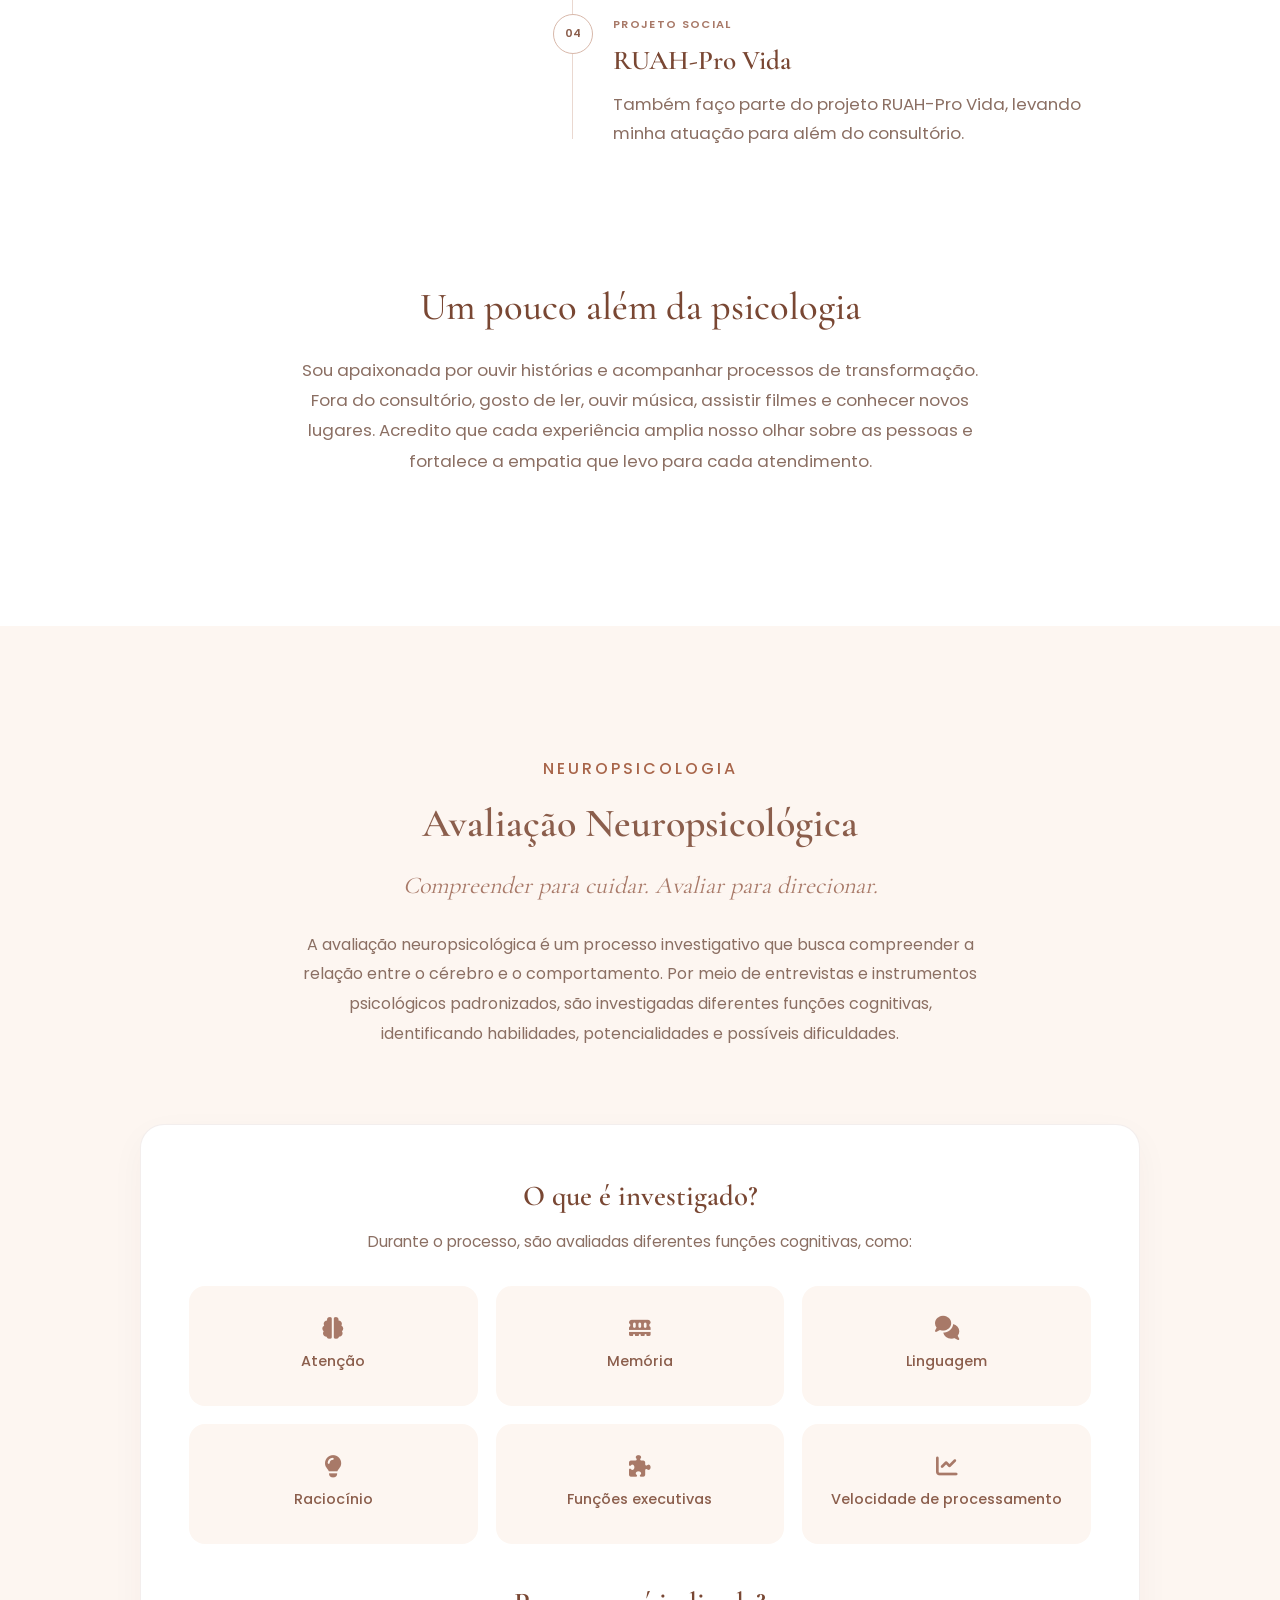
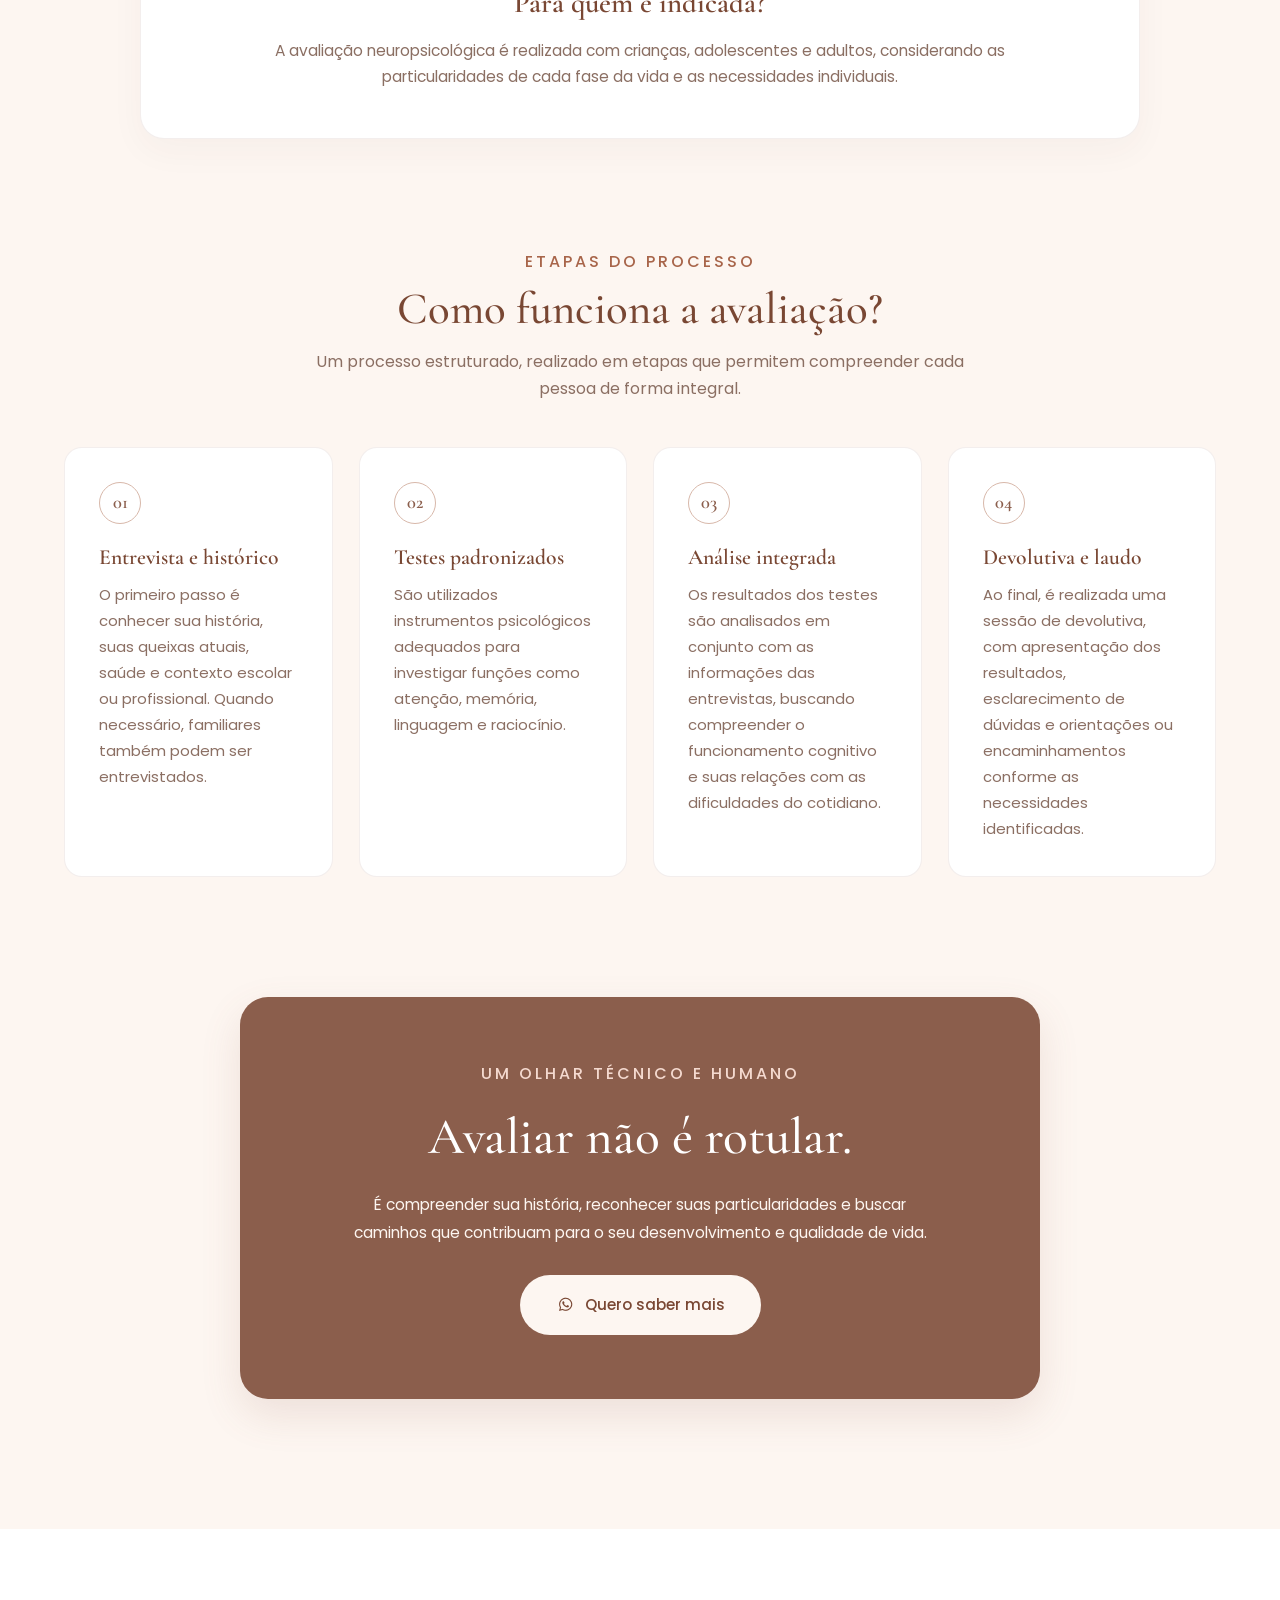
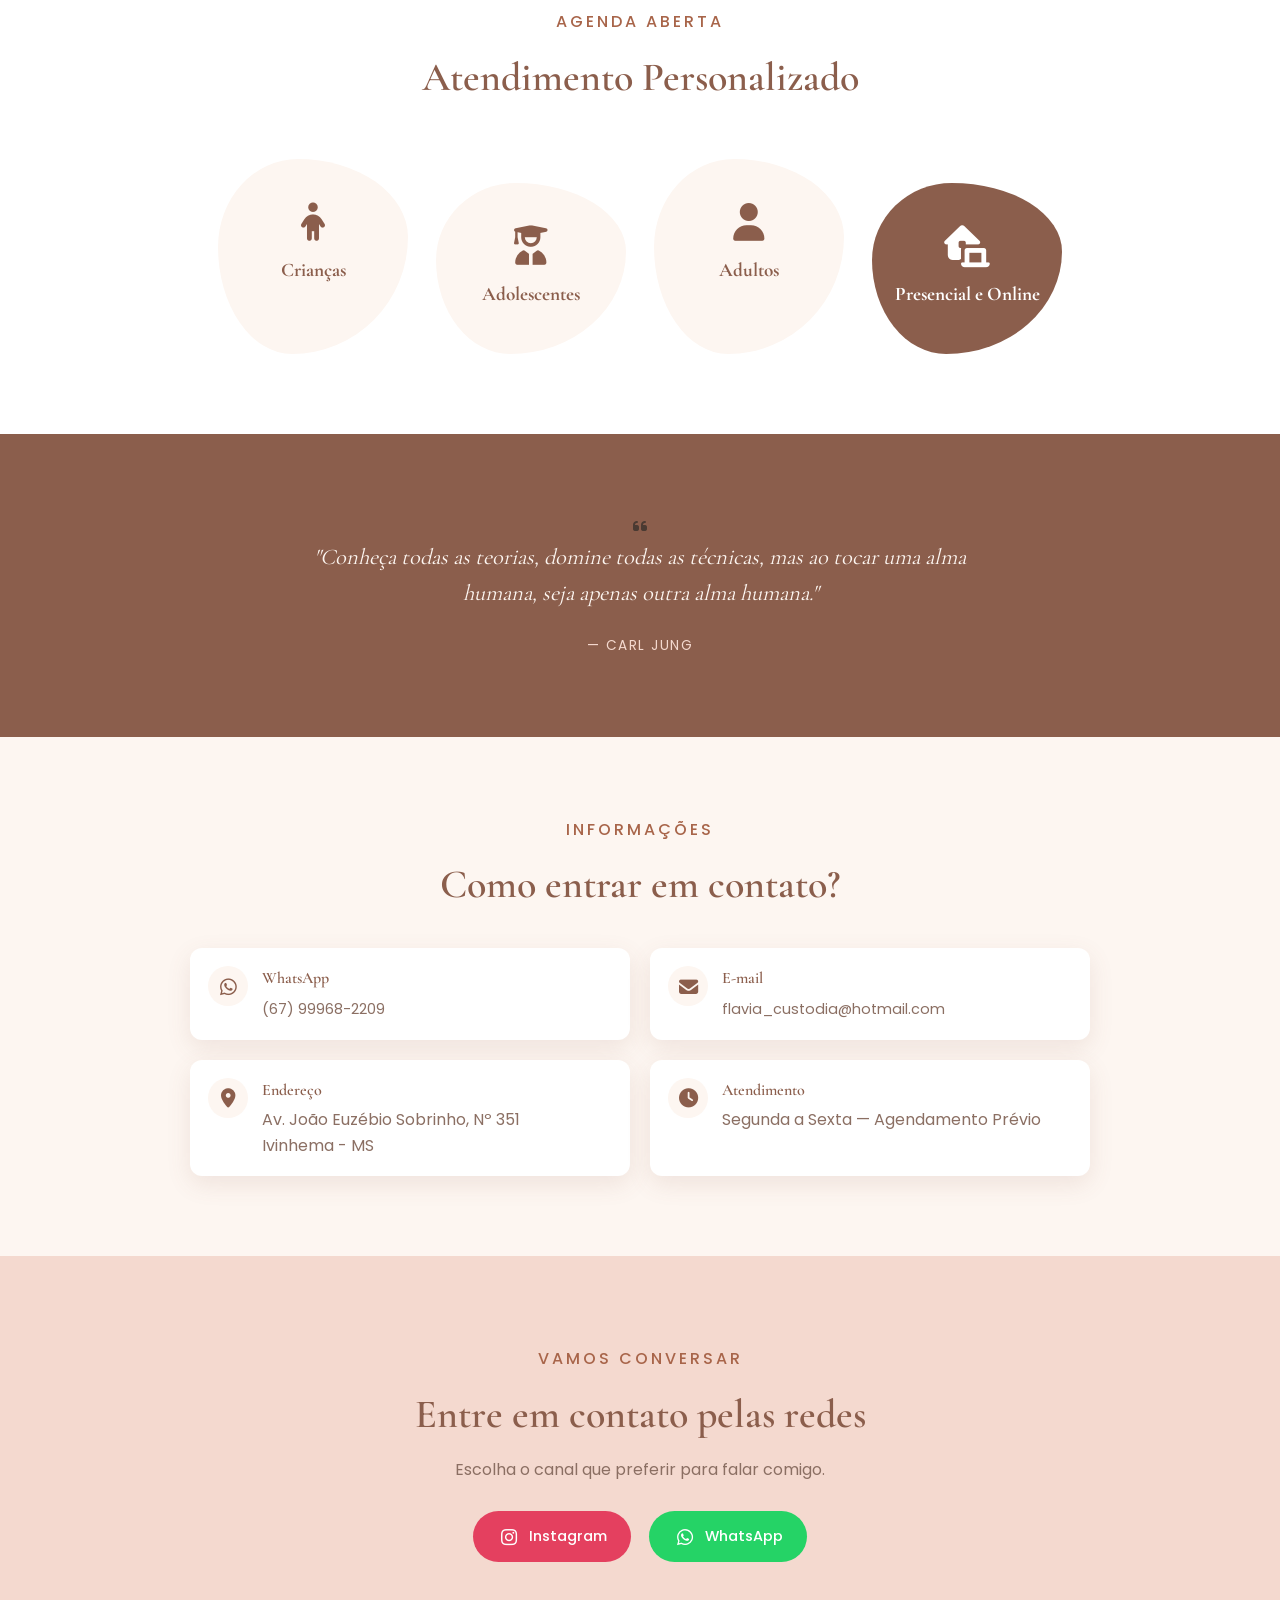
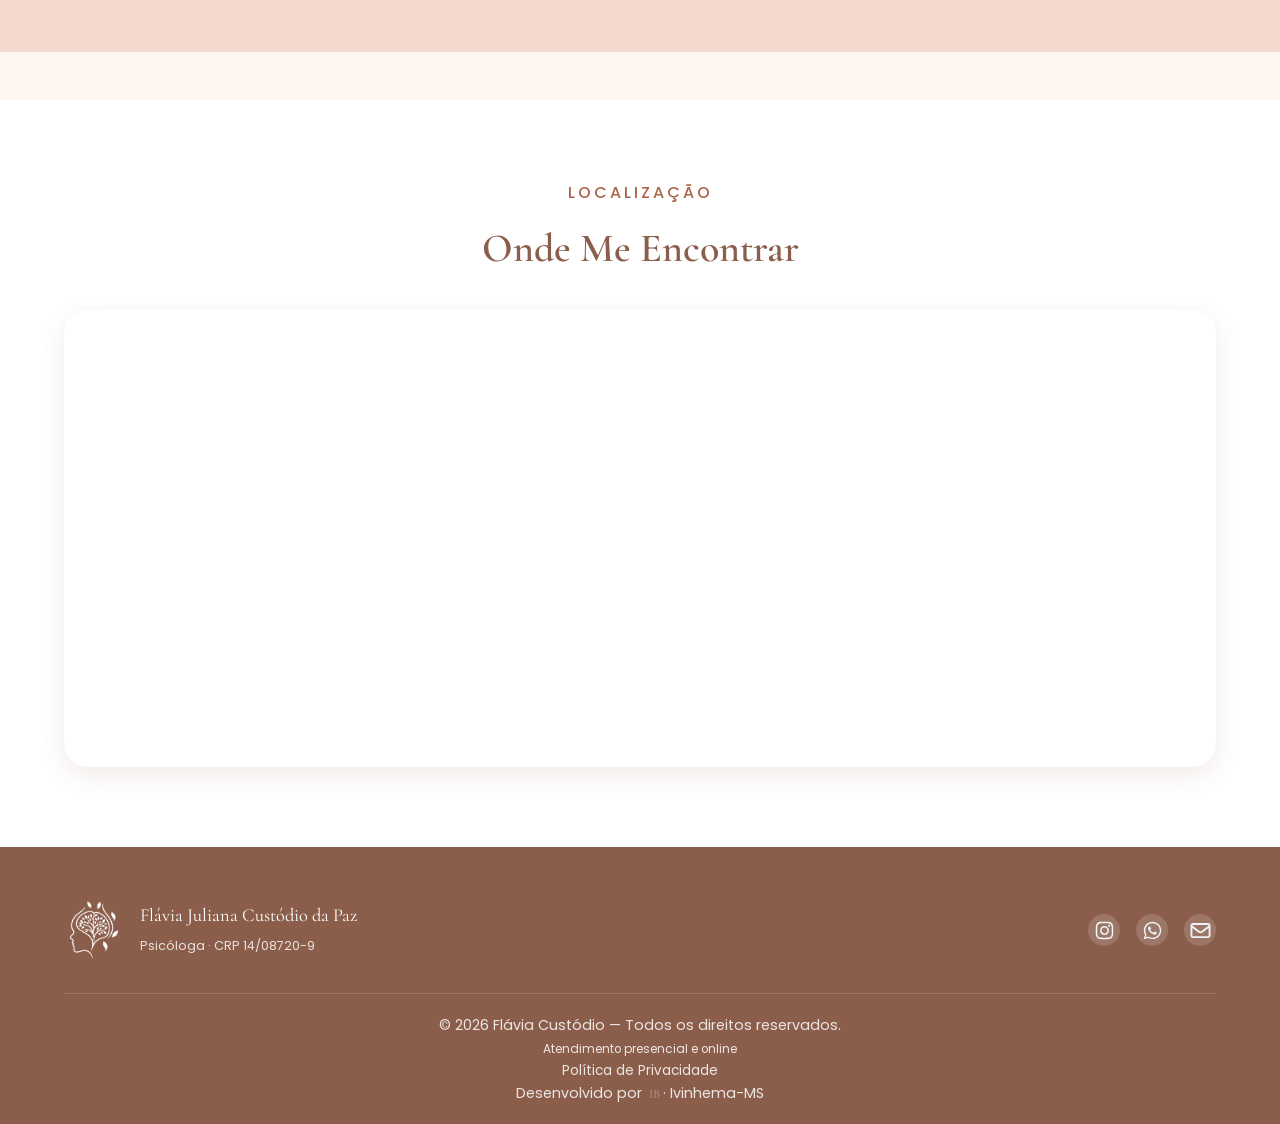
==== commit df9ba416: "adiciona mais informações sobre neuropsicologia e mantém os estilos" ====
--- a/index.html
+++ b/index.html
@@ -54,6 +54,7 @@
                 <li><a href="#inicio">Início</a></li>
                 <li><a href="#servicos">Serviços</a></li>
                 <li><a href="#sobre">Sobre</a></li>
+                <li><a href="#avaliacao">Avaliação</a></li>
                 <li><a href="#publico">Público</a></li>
                 <li><a href="#contato">Contato</a></li>
             </ul>
@@ -249,7 +250,7 @@
                             Formação em Psicologia
                         </h4>
                         <p>
-                            Me formei em Psicologia em 2020,
+                            Graduada em Psicologia,
                             iniciando minha trajetória na área clínica.
                         </p>
                     </div>
@@ -260,15 +261,15 @@
                     </span>
                     <div class="sobre-timeline-content">
                         <span class="sobre-timeline-label">
-                            ATUALMENTE
+                            FORMAÇÃO COMPLEMENTAR
                         </span>
                         <h4>
-                            Mais técnica, mesmo acolhimento
+                            Especialização em Neuropsicologia
                         </h4>
                         <p>
-                            Atualmente curso pós-graduação em
-                            Neuropsicologia, buscando ampliar
-                            continuamente meus conhecimentos.
+                            Pós-graduada em Neuropsicologia, ampliando
+                            meus conhecimentos sobre o funcionamento cognitivo e suas relações
+                            com o comportamento humano. 
                         </p>
                     </div>
                 </article>
@@ -325,6 +326,156 @@
                 sobre as pessoas e fortalece a empatia que levo
                 para cada atendimento.
             </p>
+        </div>
+    </div>
+</section>
+
+<!-- AVALIAÇÃO NEUROPSICOLÓGICA -->
+<section class="avaliacao" id="avaliacao" aria-labelledby="avaliacao-title">
+    <div class="container">
+        <div class="avaliacao-intro reveal reveal--up">
+            <span class="section-tag">NEUROPSICOLOGIA</span>
+            <h2 class="section-title" id="avaliacao-title">
+                Avaliação Neuropsicológica
+            </h2>
+            <p class="avaliacao-subtitle">
+                Compreender para cuidar. Avaliar para direcionar.
+            </p>
+            <p class="avaliacao-descricao">
+                A avaliação neuropsicológica é um processo investigativo
+                que busca compreender a relação entre o cérebro e o
+                comportamento. Por meio de entrevistas e instrumentos
+                psicológicos padronizados, são investigadas diferentes
+                funções cognitivas, identificando habilidades,
+                potencialidades e possíveis dificuldades.
+            </p>
+        </div>
+        <!-- FUNÇÕES COGNITIVAS -->
+        <div class="avaliacao-funcoes reveal reveal--up">
+            <h3>O que é investigado?</h3>
+            <p>
+                Durante o processo, são avaliadas diferentes funções
+                cognitivas, como:
+            </p>
+            <ul class="avaliacao-funcoes-lista">
+                <li>
+                    <i class="fas fa-brain" aria-hidden="true"></i>
+                    <span>Atenção</span>
+                </li>
+                <li>
+                    <i class="fas fa-memory" aria-hidden="true"></i>
+                    <span>Memória</span>
+                </li>
+                <li>
+                    <i class="fas fa-comments" aria-hidden="true"></i>
+                    <span>Linguagem</span>
+                </li>
+                <li>
+                    <i class="fas fa-lightbulb" aria-hidden="true"></i>
+                    <span>Raciocínio</span>
+                </li>
+                <li>
+                    <i class="fas fa-puzzle-piece" aria-hidden="true"></i>
+                    <span>Funções executivas</span>
+                </li>
+                <li>
+                    <i class="fas fa-chart-line" aria-hidden="true"></i>
+                    <span>Velocidade de processamento</span>
+                </li>
+            </ul>
+            <div class="avaliacao-publico">
+                <h3>Para quem é indicada?</h3>
+                <p>
+                    A avaliação neuropsicológica é realizada com crianças,
+                    adolescentes e adultos, considerando as particularidades
+                    de cada fase da vida e as necessidades individuais.
+                </p>
+            </div>
+        </div>
+        <!-- ETAPAS DA AVALIAÇÃO -->
+        <div class="avaliacao-processo">
+            <div class="avaliacao-processo-intro reveal reveal--up">
+                <span class="section-tag">ETAPAS DO PROCESSO</span>
+                <h3>Como funciona a avaliação?</h3>
+                <p>
+                    Um processo estruturado, realizado em etapas
+                    que permitem compreender cada pessoa de forma integral.
+                </p>
+            </div>
+            <div class="avaliacao-etapas">
+                <!-- ETAPA 01 -->
+                <article class="avaliacao-etapa reveal reveal--up">
+                    <span class="avaliacao-etapa-numero">01</span>
+                    <div class="avaliacao-etapa-conteudo">
+                        <h4>Entrevista e histórico</h4>
+                        <p>
+                            O primeiro passo é conhecer sua história,
+                            suas queixas atuais, saúde e contexto
+                            escolar ou profissional. Quando necessário,
+                            familiares também podem ser entrevistados.
+                        </p>
+                    </div>
+                </article>
+                <!-- ETAPA 02 -->
+                <article class="avaliacao-etapa reveal reveal--up">
+                    <span class="avaliacao-etapa-numero">02</span>
+                    <div class="avaliacao-etapa-conteudo">
+                        <h4>Testes padronizados</h4>
+                        <p>
+                            São utilizados instrumentos psicológicos
+                            adequados para investigar funções como
+                            atenção, memória, linguagem e raciocínio.
+                        </p>
+                    </div>
+                </article>
+                <!-- ETAPA 03 -->
+                <article class="avaliacao-etapa reveal reveal--up">
+                    <span class="avaliacao-etapa-numero">03</span>
+                    <div class="avaliacao-etapa-conteudo">
+                        <h4>Análise integrada</h4>
+                        <p>
+                            Os resultados dos testes são analisados
+                            em conjunto com as informações das entrevistas,
+                            buscando compreender o funcionamento cognitivo
+                            e suas relações com as dificuldades do cotidiano.
+                        </p>
+                    </div>
+                </article>
+
+                <!-- ETAPA 04 -->
+                <article class="avaliacao-etapa reveal reveal--up">
+                    <span class="avaliacao-etapa-numero">04</span>
+                    <div class="avaliacao-etapa-conteudo">
+                        <h4>Devolutiva e laudo</h4>
+                        <p>
+                            Ao final, é realizada uma sessão de devolutiva,
+                            com apresentação dos resultados, esclarecimento
+                            de dúvidas e orientações ou encaminhamentos
+                            conforme as necessidades identificadas.
+                        </p>
+                    </div>
+                </article>
+            </div>
+        </div>
+        <!-- ENCERRAMENTO / CTA -->
+        <div class="avaliacao-cta reveal reveal--up">
+            <span class="section-tag">UM OLHAR TÉCNICO E HUMANO</span>
+            <h3>Avaliar não é rotular.</h3>
+            <p>
+                É compreender sua história, reconhecer suas
+                particularidades e buscar caminhos que contribuam
+                para o seu desenvolvimento e qualidade de vida.
+            </p>
+            <a
+                href="https://wa.me/5567999682209"
+                class="btn btn-primary"
+                target="_blank"
+                rel="noopener noreferrer"
+                aria-label="Solicitar informações sobre avaliação neuropsicológica pelo WhatsApp"
+            >
+                <i class="fab fa-whatsapp" aria-hidden="true"></i>
+                Quero saber mais
+            </a>
         </div>
     </div>
 </section>
--- a/styles.css
+++ b/styles.css
@@ -517,7 +517,6 @@
     padding: 80px 0;
     overflow: hidden;
 }
-
 .sobre-image-wrapper {
     width: 100%;
     max-width: 900px;
@@ -644,7 +643,229 @@
     font-size: 1rem;
     line-height: 1.8;
 }
-
+/* AVALIAÇÃO NEUROPSICOLÓGICA */
+.avaliacao {
+    background: #fdf6f1;
+    padding: 80px 0;
+    overflow: hidden;
+}
+/* INTRODUÇÃO */
+.avaliacao-intro {
+    max-width: 760px;
+    margin: 0 auto;
+    text-align: center;
+}
+.avaliacao-intro .section-tag {
+    margin-top: 0;
+}
+.avaliacao-intro .section-title {
+    margin-bottom: 12px;
+}
+.avaliacao-subtitle {
+    font-family: 'Cormorant Garamond', serif;
+    font-size: 1.45rem;
+    font-style: italic;
+    color: #a87968;
+    margin-bottom: 24px;
+}
+.avaliacao-descricao {
+    max-width: 680px;
+    margin: 0 auto;
+    color: #8b6f63;
+    font-size: 0.95rem;
+    line-height: 1.85;
+}
+/* FUNÇÕES COGNITIVAS */
+.avaliacao-funcoes {
+    max-width: 900px;
+    margin: 64px auto 0;
+    padding: 36px 24px;
+    background: #fff;
+    border: 1px solid rgba(139, 94, 76, 0.10);
+    border-radius: 24px;
+    text-align: center;
+    box-shadow: 0 12px 35px rgba(74, 58, 50, 0.04);
+}
+.avaliacao-funcoes h3,
+.avaliacao-publico h3 {
+    font-family: 'Cormorant Garamond', serif;
+    font-size: 1.8rem;
+    font-weight: 600;
+    color: #794733;
+    margin-bottom: 10px;
+}
+.avaliacao-funcoes > p,
+.avaliacao-publico p {
+    color: #8b6f63;
+    font-size: 0.92rem;
+    line-height: 1.7;
+}
+.avaliacao-funcoes-lista {
+    display: grid;
+    grid-template-columns: repeat(2, minmax(0, 1fr));
+    gap: 18px 12px;
+    list-style: none;
+    padding: 0;
+    margin: 30px 0 0;
+}
+
+.avaliacao-funcoes-lista li {
+    display: flex;
+    flex-direction: column;
+    align-items: center;
+    justify-content: center;
+    gap: 10px;
+    min-height: 105px;
+    padding: 16px 8px;
+    background: #fdf6f1;
+    border-radius: 16px;
+    color: #8b5e4c;
+    font-size: 0.82rem;
+    font-weight: 500;
+    text-align: center;
+    transition: transform 0.3s ease, background 0.3s ease;
+}
+
+.avaliacao-funcoes-lista li i {
+    font-size: 1.35rem;
+    color: #a87968;
+}
+
+.avaliacao-funcoes-lista li:hover {
+    background: #f4d9cf;
+    transform: translateY(-4px);
+}
+
+/* PÚBLICO ATENDIDO */
+
+.avaliacao-publico {
+    max-width: 760px;
+    margin: 36px auto 0;
+    padding: 0 12px;
+    text-align: center;
+}
+
+.avaliacao-publico h3 {
+    margin-bottom: 12px;
+}
+
+/* ETAPAS DO PROCESSO */
+.avaliacao-processo {
+    max-width: 1000px;
+    margin: 90px auto 0;
+}
+
+.avaliacao-processo-intro {
+    max-width: 650px;
+    margin: 0 auto 44px;
+    text-align: center;
+}
+
+.avaliacao-processo-intro .section-tag {
+    margin-top: 0;
+}
+.avaliacao-processo-intro h3 {
+    font-family: 'Cormorant Garamond', serif;
+    font-size: clamp(2rem, 7vw, 2.8rem);
+    font-weight: 500;
+    line-height: 1.1;
+    color: #794733;
+    margin-bottom: 14px;
+}
+.avaliacao-processo-intro p {
+    color: #8b6f63;
+    font-size: 0.95rem;
+    line-height: 1.7;
+}
+
+.avaliacao-etapas {
+    display: grid;
+    grid-template-columns: 1fr;
+    gap: 18px;
+}
+
+.avaliacao-etapa {
+    display: flex;
+    align-items: flex-start;
+    gap: 18px;
+    padding: 26px 22px;
+    background: #fff;
+    border: 1px solid rgba(139, 94, 76, 0.10);
+    border-radius: 18px;
+    transition: transform 0.3s ease, box-shadow 0.3s ease;
+}
+.avaliacao-etapa-numero {
+    display: flex;
+    align-items: center;
+    justify-content: center;
+    flex-shrink: 0;
+    width: 42px;
+    height: 42px;
+    border: 1px solid #d8b8aa;
+    border-radius: 50%;
+    color: #8b5e4c;
+    font-family: 'Cormorant Garamond', serif;
+    font-size: 1.15rem;
+    font-weight: 600;
+}
+
+.avaliacao-etapa-conteudo {
+    padding-top: 2px;
+}
+.avaliacao-etapa-conteudo h4 {
+    font-family: 'Cormorant Garamond', serif;
+    font-size: 1.35rem;
+    font-weight: 600;
+    color: #794733;
+    margin-bottom: 8px;
+}
+
+.avaliacao-etapa-conteudo p {
+    color: #8b6f63;
+    font-size: 0.88rem;
+    line-height: 1.75;
+}
+
+/* CTA FINAL */
+.avaliacao-cta {
+    max-width: 800px;
+    margin: 80px auto 0;
+    padding: 48px 24px;
+    background: #8b5e4c;
+    border-radius: 28px;
+    text-align: center;
+    box-shadow: 0 16px 40px rgba(139, 94, 76, 0.14);
+}
+.avaliacao-cta .section-tag {
+    color: #f4d9cf;
+    margin-top: 0;
+}
+.avaliacao-cta h3 {
+    font-family: 'Cormorant Garamond', serif;
+    font-size: clamp(2.2rem, 7vw, 3.2rem);
+    font-weight: 500;
+    color: #fff;
+    margin-bottom: 12px;
+}
+.avaliacao-cta p {
+    max-width: 580px;
+    margin: 0 auto 28px;
+    color: #fdf6f1;
+    font-size: 0.92rem;
+    line-height: 1.8;
+}
+
+.avaliacao-cta .btn-primary {
+    background: #fdf6f1;
+    color: #794733;
+    box-shadow: none;
+}
+
+.avaliacao-cta .btn-primary:hover {
+    background: #f4d9cf;
+    color: #794733;
+    transform: translateY(-3px);
+}
 /* REVEAL */
 .reveal { opacity: 0; transition: opacity 0.8s ease-out, transform 0.8s ease-out; }
 .reveal--up { transform: translateY(24px); }
@@ -812,7 +1033,10 @@
     font-weight: 600;
     margin-bottom: 4px;
 }
-.info-item dd { margin: 0; }
+.info-item dd {
+    margin: 0;
+    color: #8b6f63;
+}
 
 .info-item dd a {
     color: #8b6f63;
@@ -1043,6 +1267,23 @@
     .sobre { padding-top: 100px; padding-bottom: 100px; }
     .sobre-image-wrapper { max-width: 560px; }
     .sobre-trajetoria { margin-top: 90px; }
+
+    .avaliacao {
+        padding: 96px 0;
+    }
+    .avaliacao-funcoes {
+        padding: 42px 36px;
+    }
+    .avaliacao-funcoes-lista {
+        grid-template-columns: repeat(3, minmax(0, 1fr));
+        gap: 18px;
+    }
+    .avaliacao-etapa {
+        padding: 30px;
+    }
+    .avaliacao-cta {
+        padding: 56px 40px;
+    }
 }
 
 /* ---- md: 768px+ ---- */
@@ -1076,7 +1317,7 @@
                 rgba(253, 246, 241, 0.55) 60%,
                 rgba(253, 246, 241, 0.15) 100%
             ),
-            url('assets/confianca2.webp');
+            url('assets/confianca.webp');
         background-repeat: no-repeat, no-repeat;
         background-position: center, 25% center;
         background-size: 100% 100%, auto 100%;
@@ -1111,6 +1352,42 @@
     .sobre-image-wrapper { max-width: 720px; margin-top: 60px; }
     .sobre-trajetoria { gap: 60px; margin-top: 110px; }
     .sobre-timeline { gap: 42px; }
+
+    .avaliacao {
+        padding: 110px 0;
+    }
+    .avaliacao-descricao {
+        font-size: 1rem;
+    }
+    .avaliacao-funcoes {
+        margin-top: 76px;
+        padding: 48px;
+    }
+    .avaliacao-funcoes-lista li {
+        min-height: 120px;
+        font-size: 0.9rem;
+    }
+    .avaliacao-publico {
+        margin-top: 36px;
+    }
+    .avaliacao-processo {
+        margin-top: 110px;
+    }
+    .avaliacao-etapas {
+        grid-template-columns: repeat(2, minmax(0, 1fr));
+        gap: 22px;
+    }
+    .avaliacao-etapa {
+        min-height: 190px;
+    }
+    .avaliacao-etapa:hover {
+        transform: translateY(-5px);
+        box-shadow: 0 14px 32px rgba(74, 58, 50, 0.07);
+    }
+    .avaliacao-cta {
+        margin-top: 100px;
+        padding: 64px 60px;
+    }
 
     .contato-info { grid-template-columns: 1fr 1fr; }
     .contato-social-section {
@@ -1146,7 +1423,7 @@
                 rgba(253, 246, 241, 0.55) 60%,
                 rgba(253, 246, 241, 0.15) 100%
             ),
-            url('assets/confianca.webp');
+            url('assets/flavia.webp');
 
         background-repeat: no-repeat, no-repeat;
         /* o valor de center é do gradiente, já os % é a imagem */
@@ -1232,13 +1509,31 @@
         max-width: 48%;
         padding-left: clamp(60px, 9vw, 160px);
     }
-
     .hero {
         background-position: center center, 75% center;
     }
-
     .hero-title { font-size: clamp(4rem, 5vw, 5.5rem); }
     .hero-subtitle { font-size: 1.15rem; max-width: 520px; }
+
+    .section-subtitle { font-size: 1.1rem; }
+    .acolhimento-text p { font-size: 1.07rem; }
+    .servico-linha-texto p { font-size: 0.97rem; }
+    .sobre-timeline-content p,
+    .sobre-text p { font-size: 1.05rem; }
+    .publico-card p,
+    .container-privacidade p { font-size: 1.05rem; }
+    .avaliacao-subtitle { font-size: 1.5rem; }
+    .avaliacao-descricao,
+    .avaliacao-processo-intro p { font-size: 1rem; }
+    .avaliacao-funcoes > p,
+    .avaliacao-publico p,
+    .avaliacao-cta p { font-size: 0.97rem; }
+    .avaliacao-etapa-conteudo p { font-size: 0.93rem; }
+    .contato-social-texto { font-size: 1rem; }
+    .footer__brand p { font-size: 1.15rem; }
+    .footer__bottom p {
+        font-size: clamp(0.8rem, 0.77rem + 0.15vw, 0.9rem);
+    }
 
     .section-tag { margin-top: 0; }
 
@@ -1261,8 +1556,38 @@
     }
     .sobre-timeline { gap: 56px; }
     .sobre-text { max-width: 700px; margin-top: 130px; }
-}
-
+
+    .avaliacao {
+        padding: 130px 0;
+    }
+    .avaliacao-funcoes {
+        max-width: 1000px;
+    }
+    .avaliacao-processo-intro h3 {
+        white-space: nowrap;
+    }
+    .avaliacao-processo {
+        width: 100vw;
+        max-width: none;
+        margin: 110px calc(50% - 50vw) 0;
+        padding: 0 clamp(24px, 5vw, 80px);
+    }
+    .avaliacao-etapas {
+        grid-template-columns: repeat(4, minmax(0, 1fr));
+        gap: 26px;
+    }
+    .avaliacao-etapa {
+        flex-direction: column;
+        gap: 16px;
+        padding: 34px;
+    }
+    .avaliacao-etapa-conteudo {
+        padding-top: 0;
+    }
+    .avaliacao-cta {
+        margin-top: 120px;
+    }
+}
 /* ---- 1440px+ ---- */
 @media (min-width: 1440px) {
     .hero-content { padding-left: 10vw; }
@@ -1279,4 +1604,14 @@
     .acolhimento-image:hover img { transform: none; }
     .sobre-image { transition: none; }
     .sobre-image-wrapper:hover .sobre-image { transform: none; }
+    .avaliacao-funcoes-lista li,
+    .avaliacao-etapa,
+    .avaliacao-cta .btn-primary {
+        transition: none;
+    }
+    .avaliacao-funcoes-lista li:hover,
+    .avaliacao-etapa:hover,
+    .avaliacao-cta .btn-primary:hover {
+        transform: none;
+    }
 }
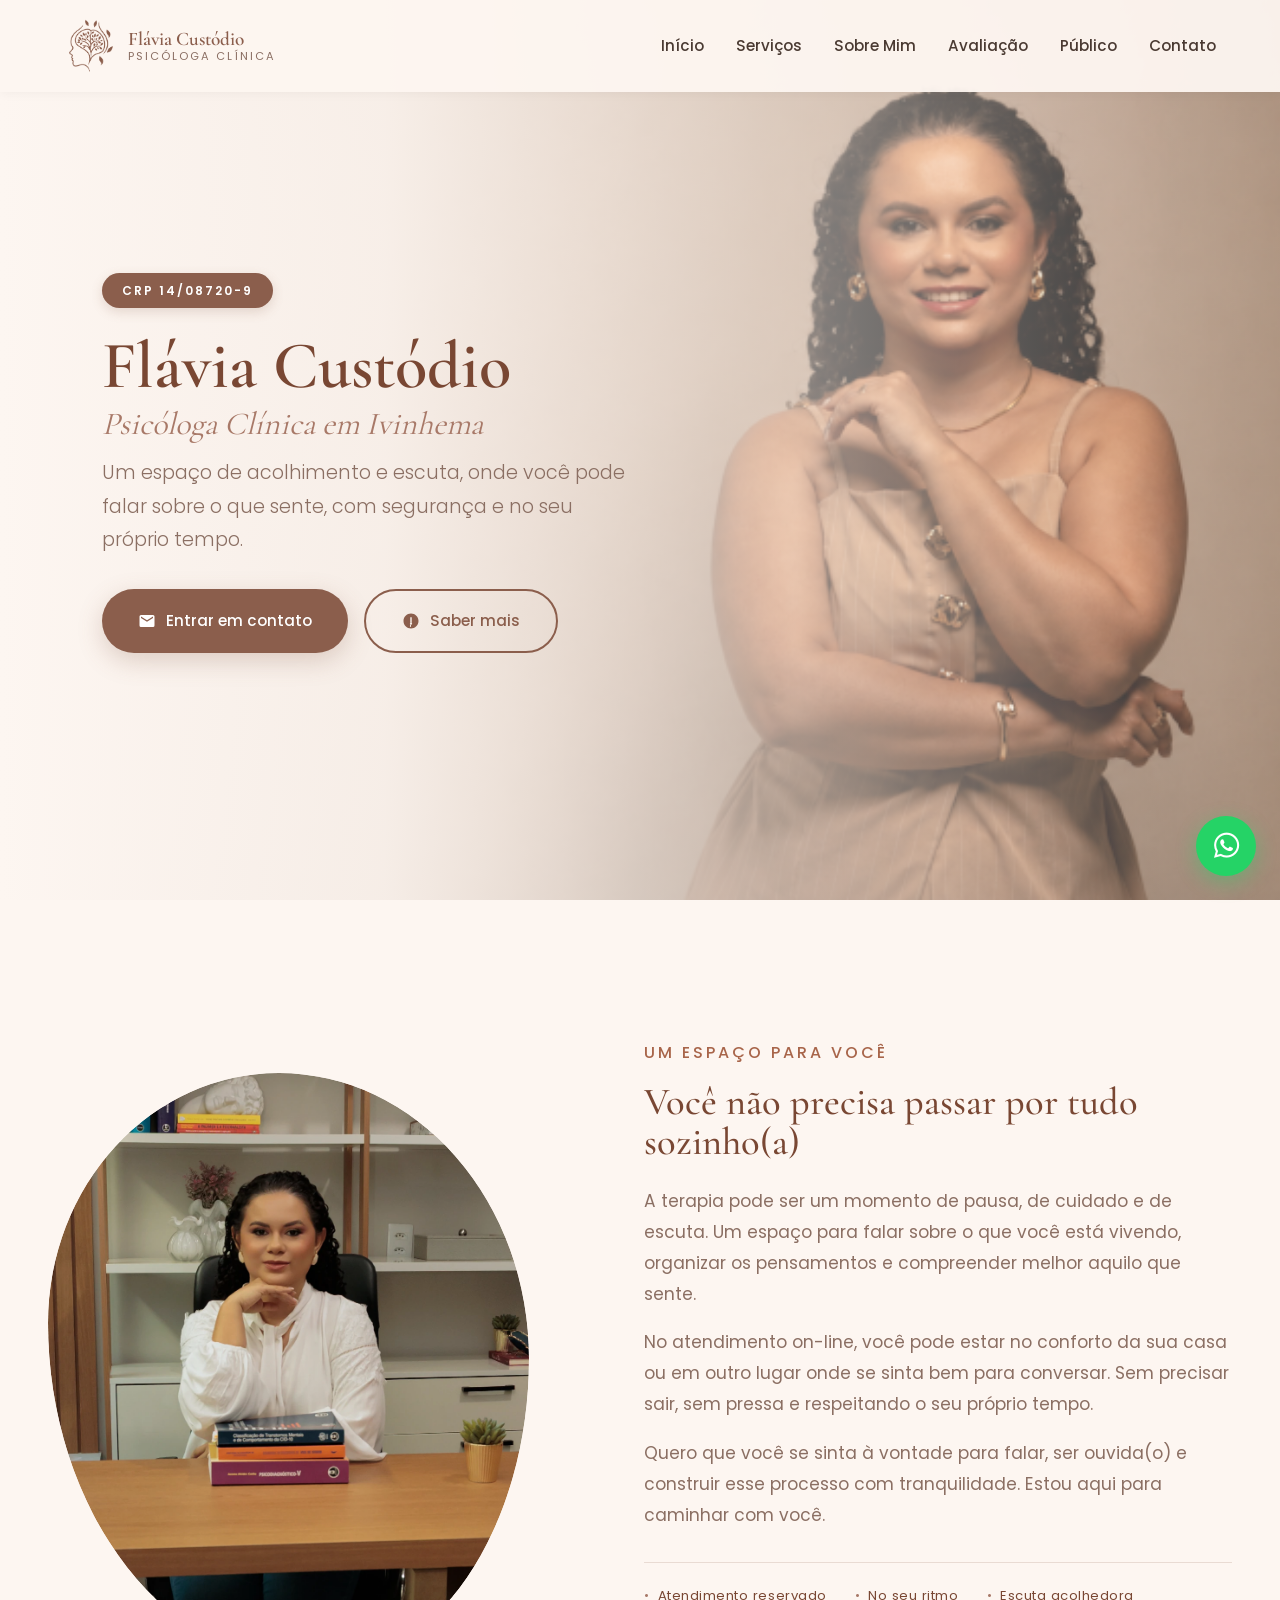
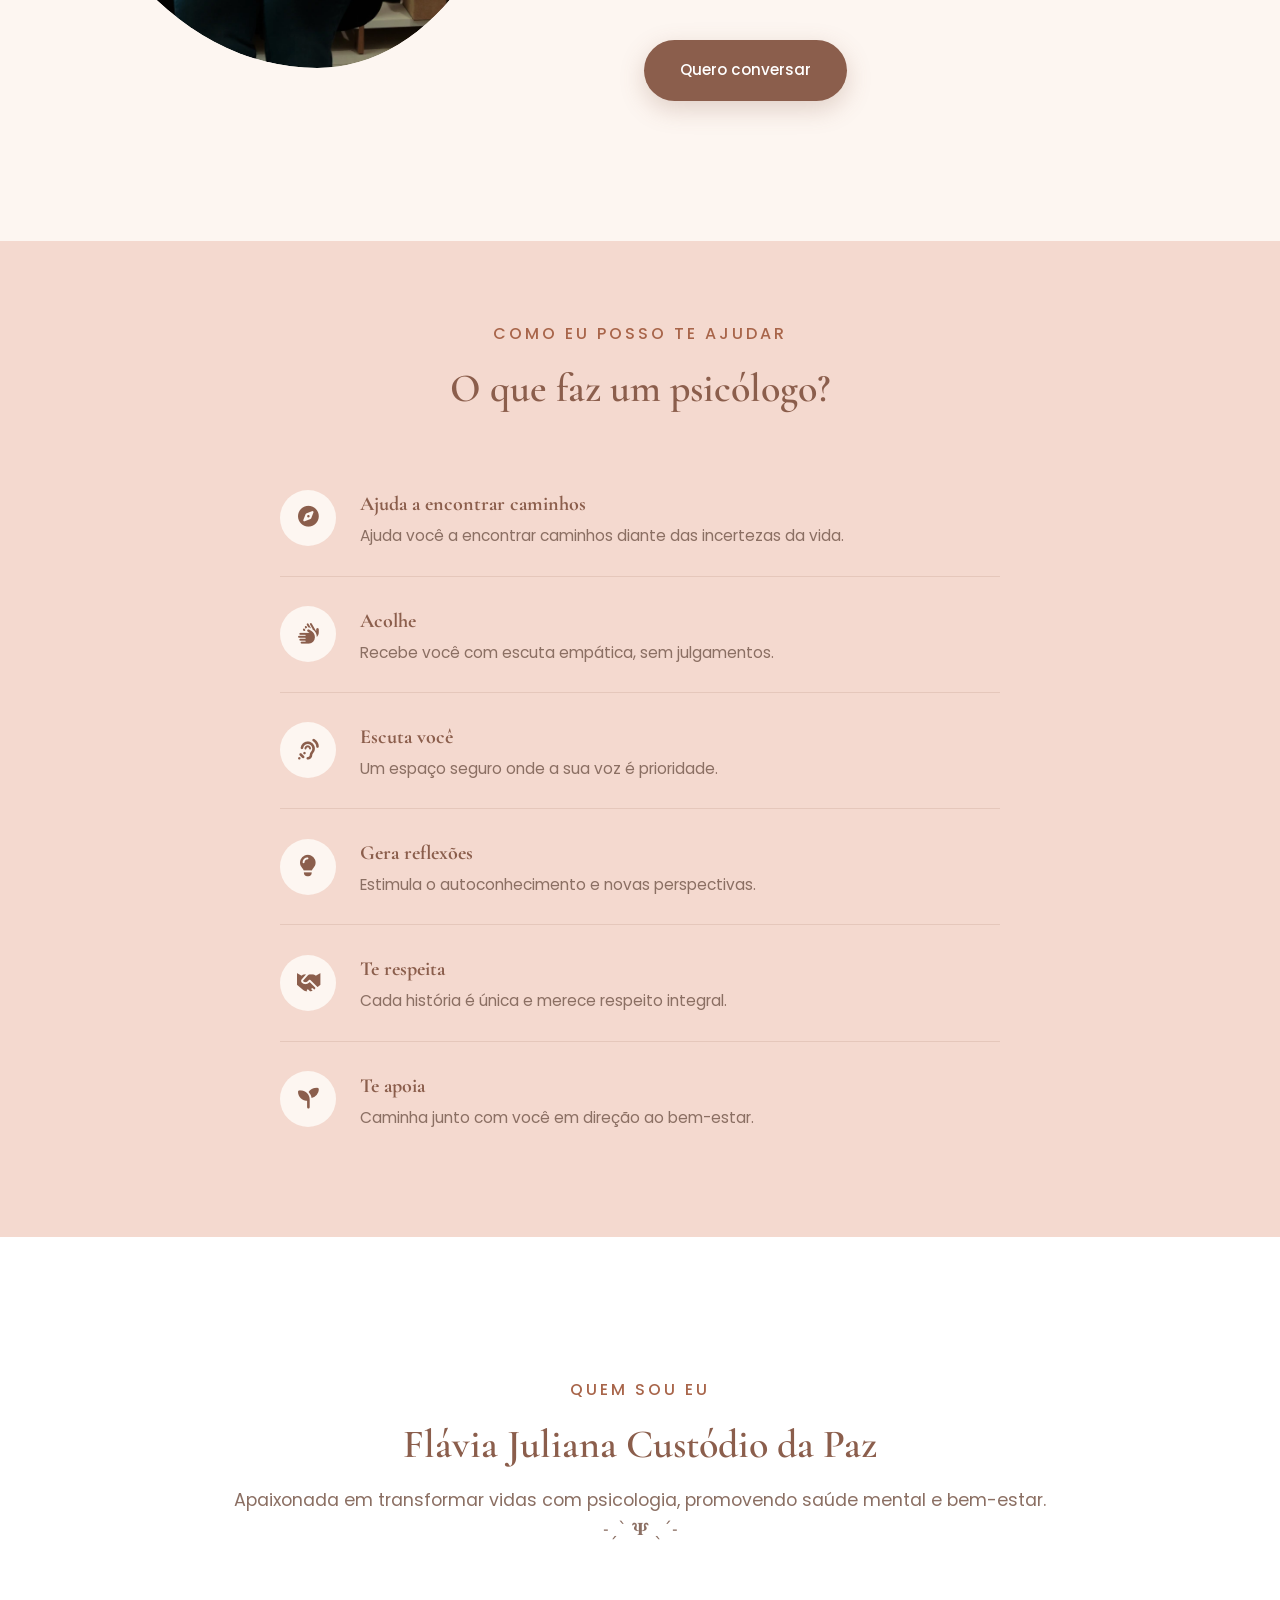
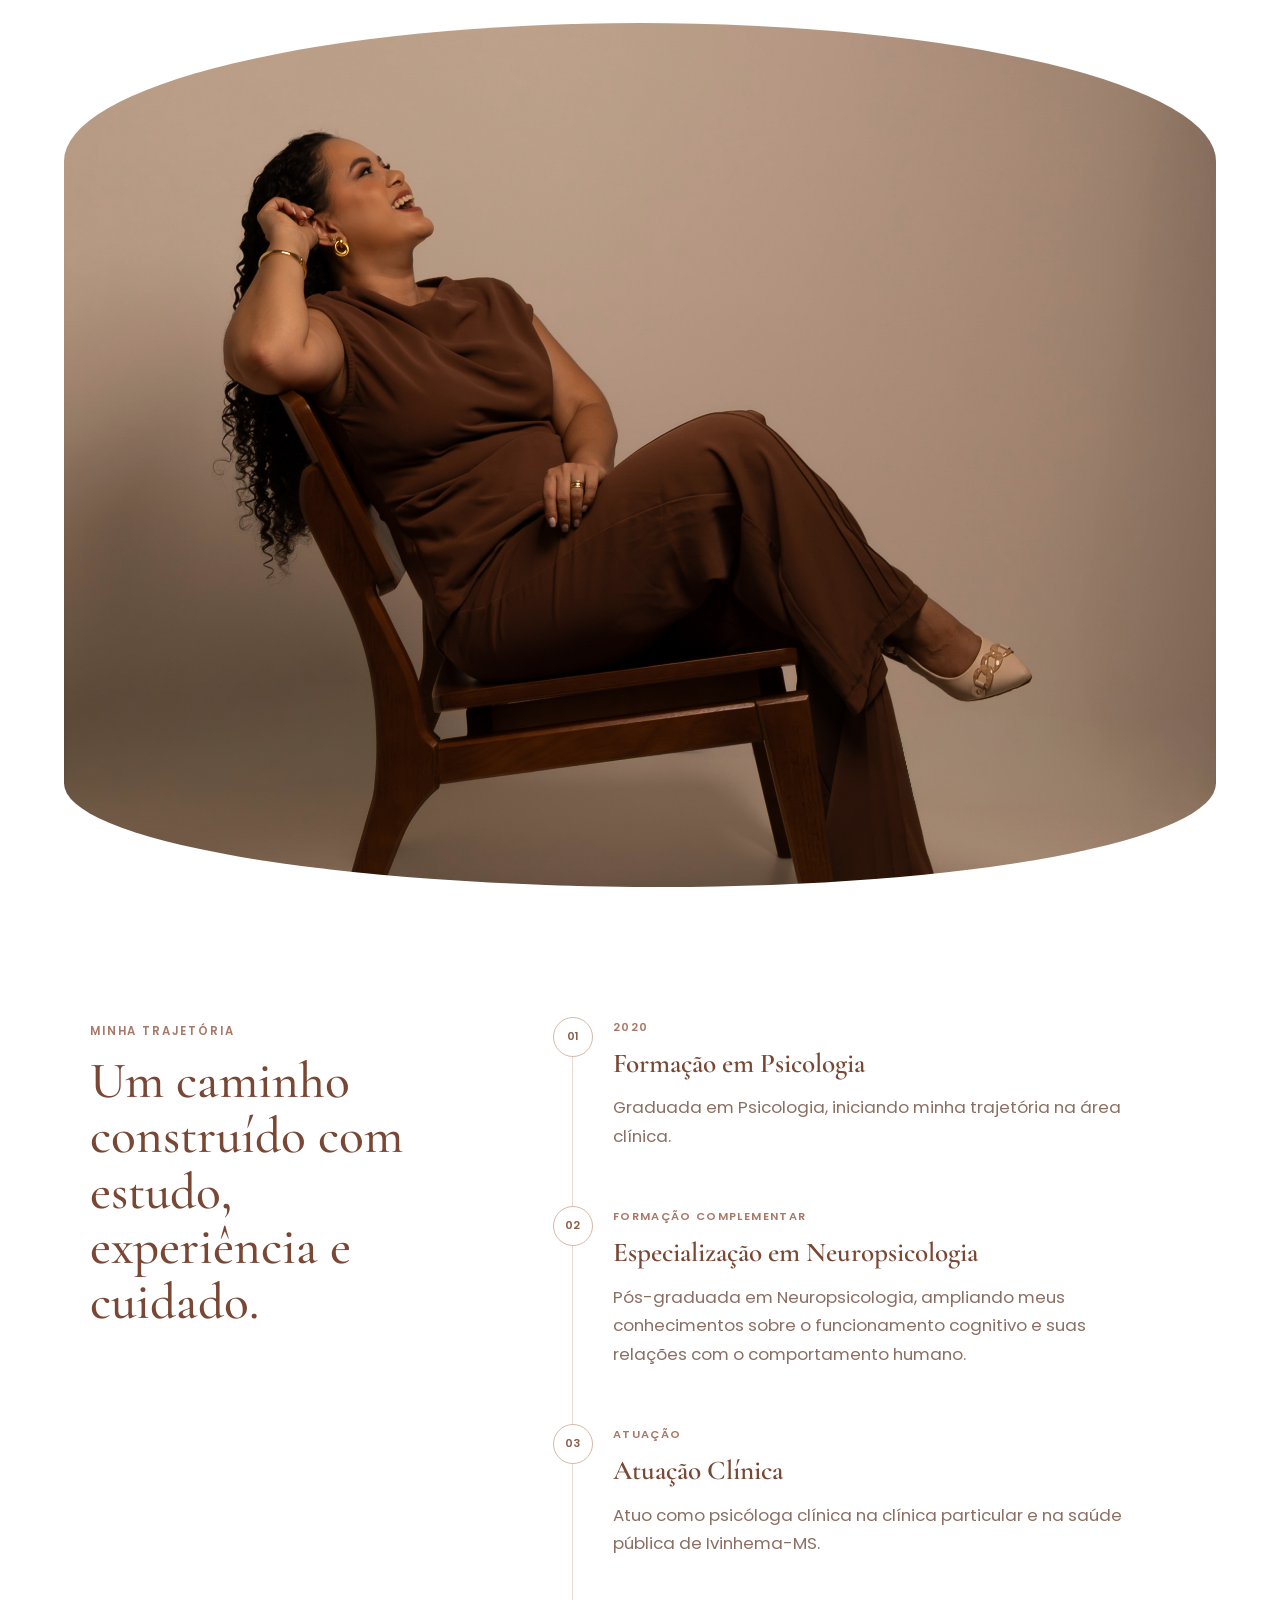
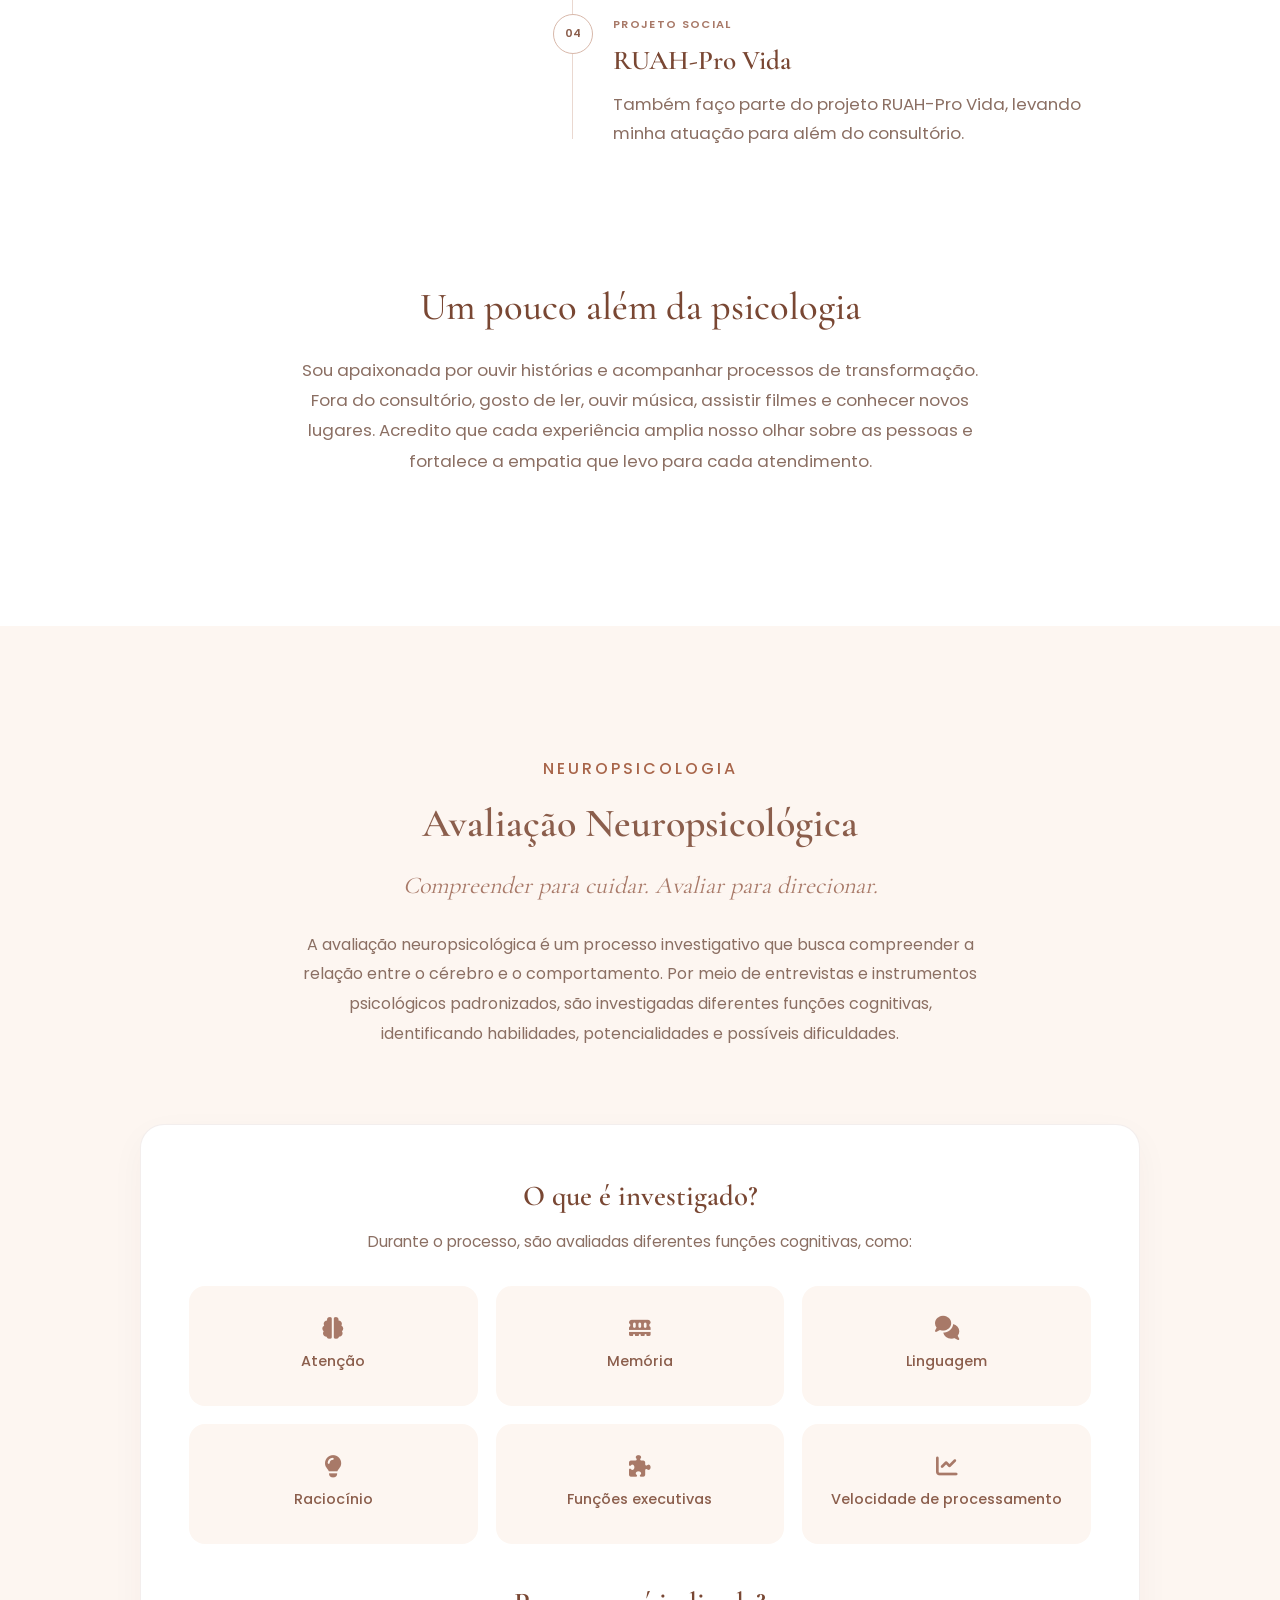
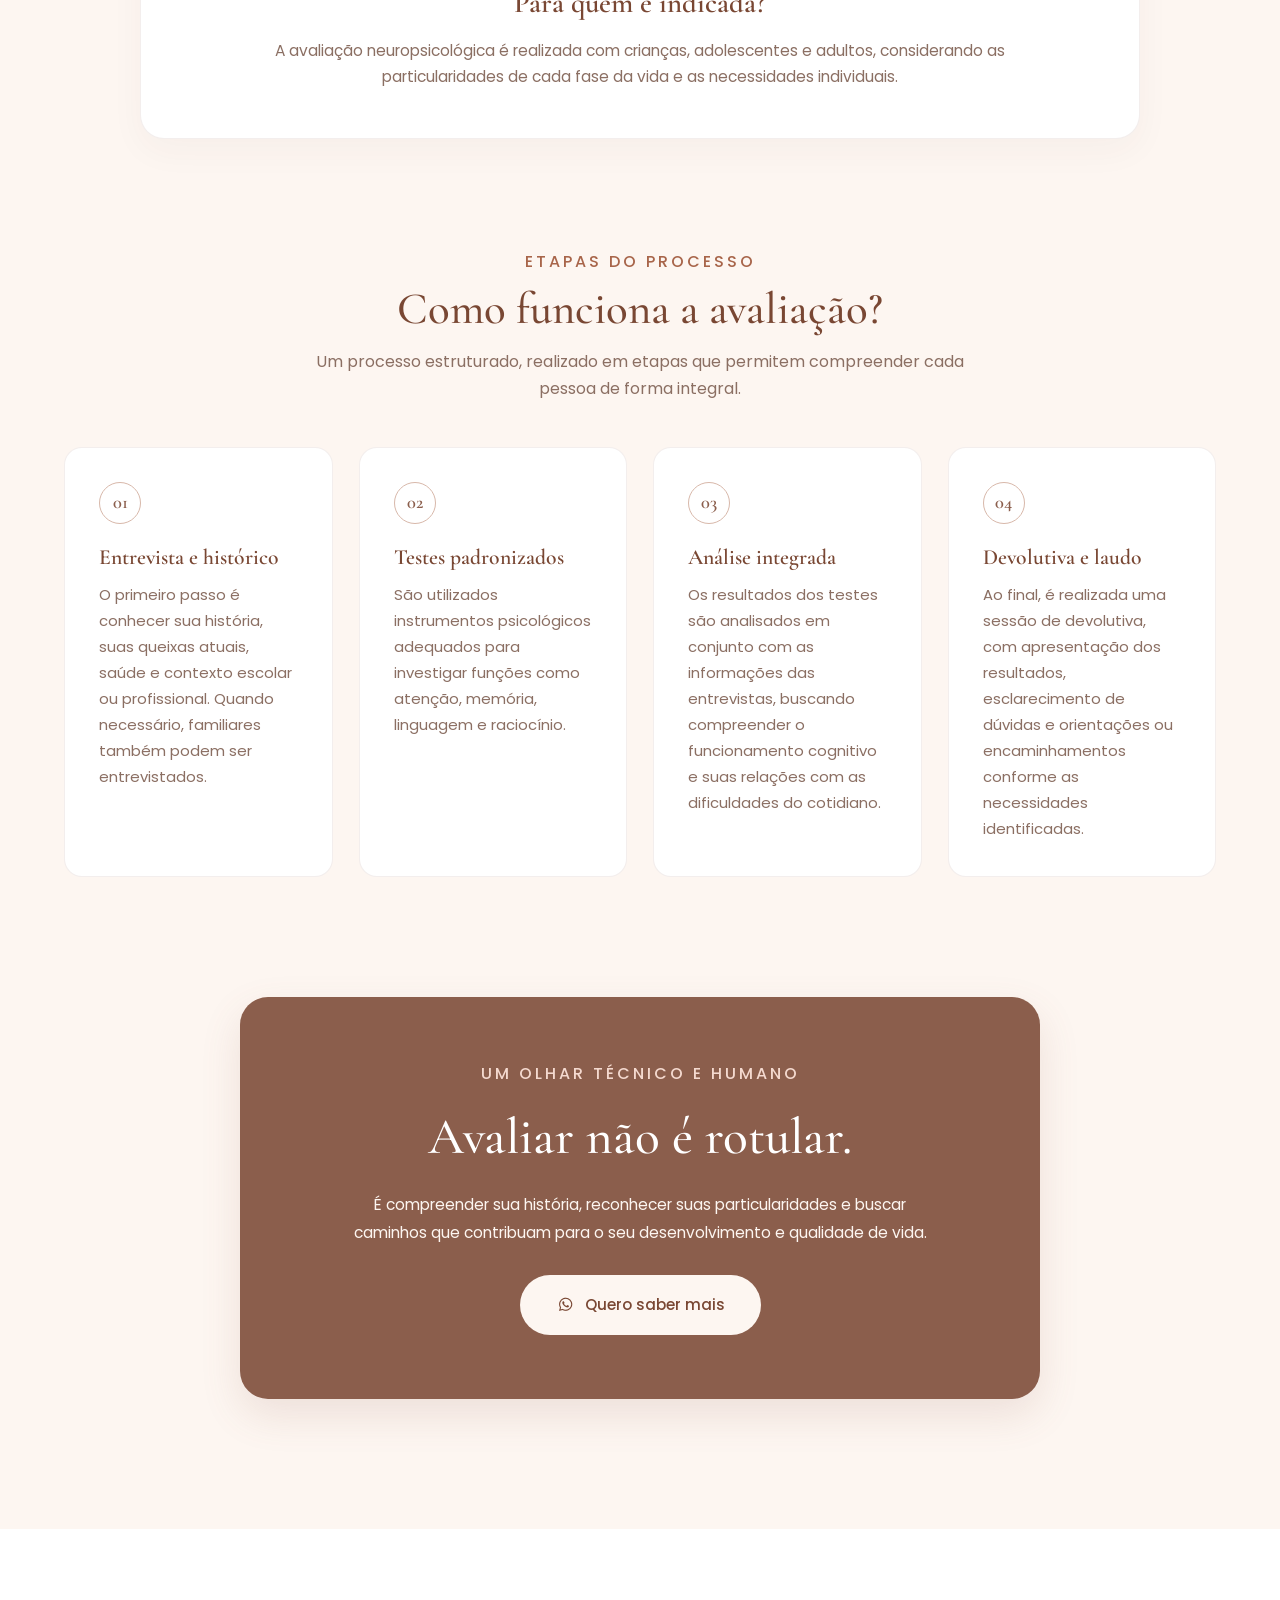
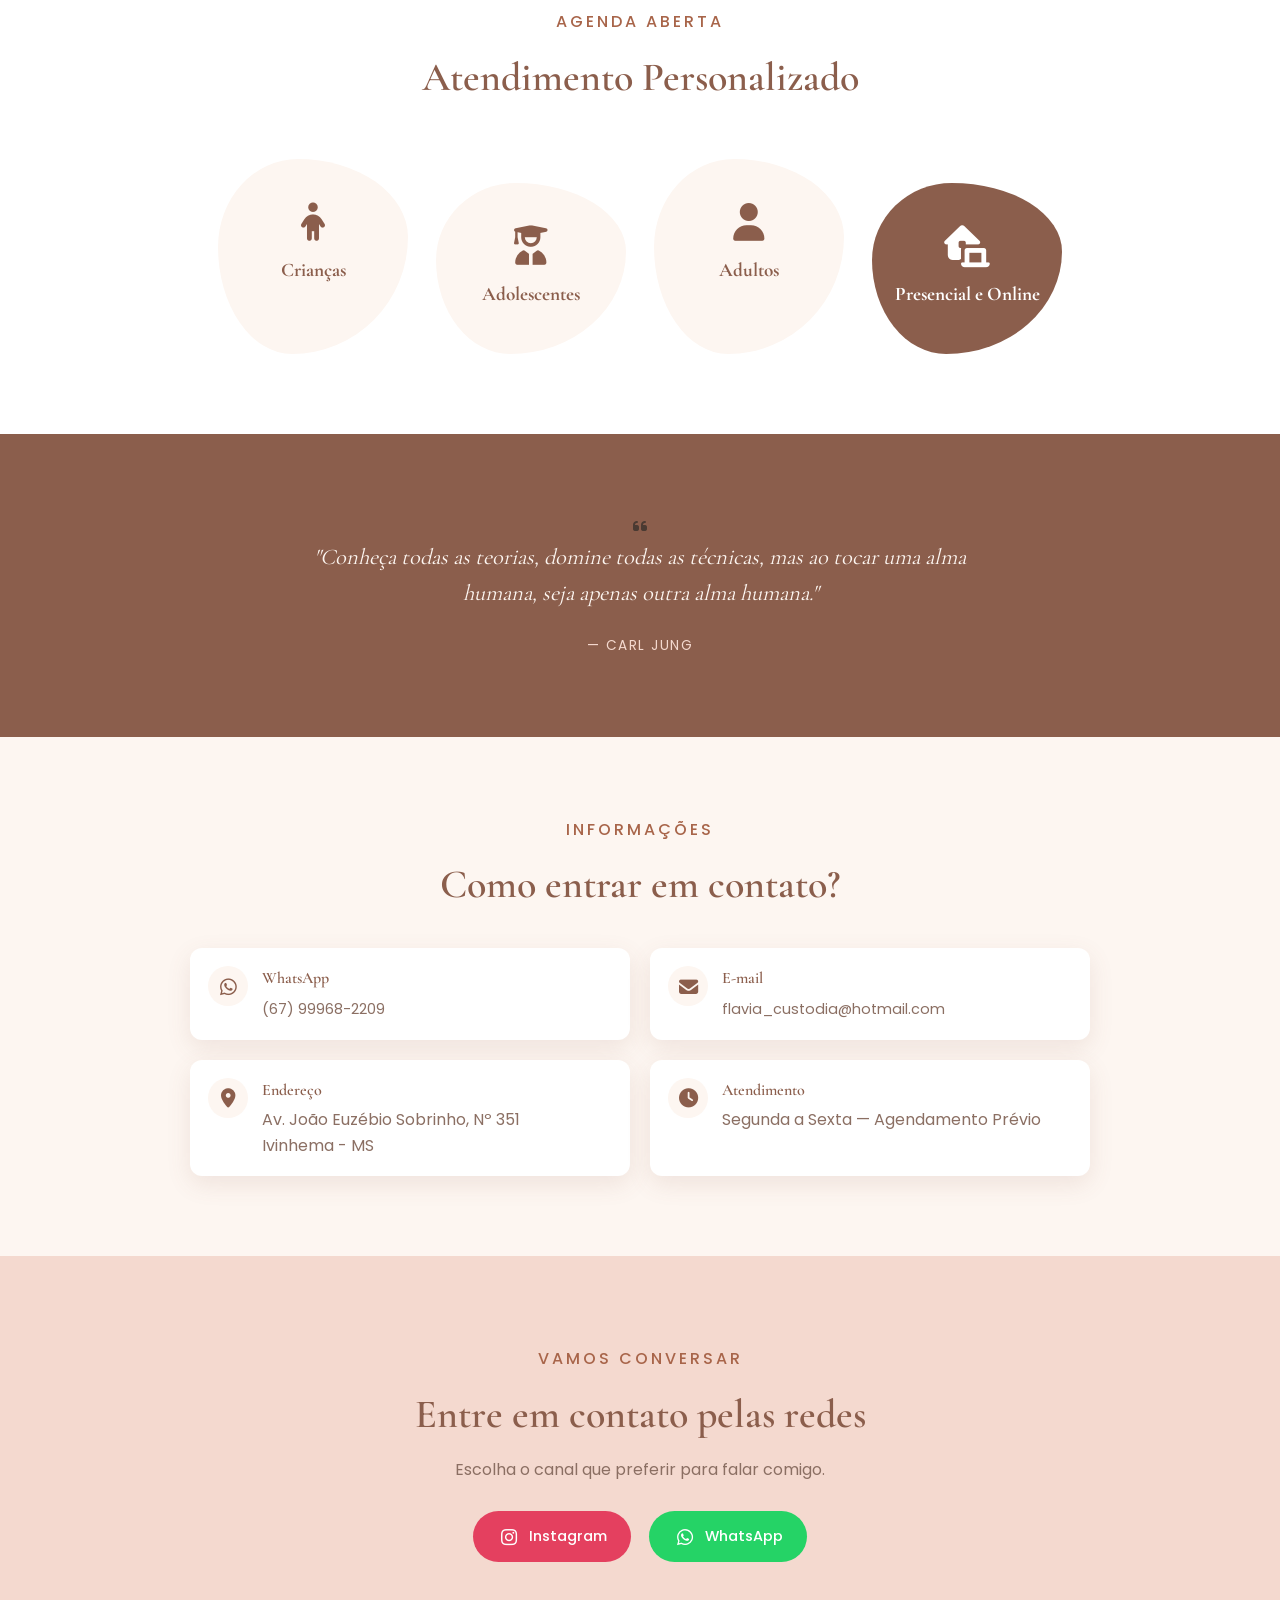
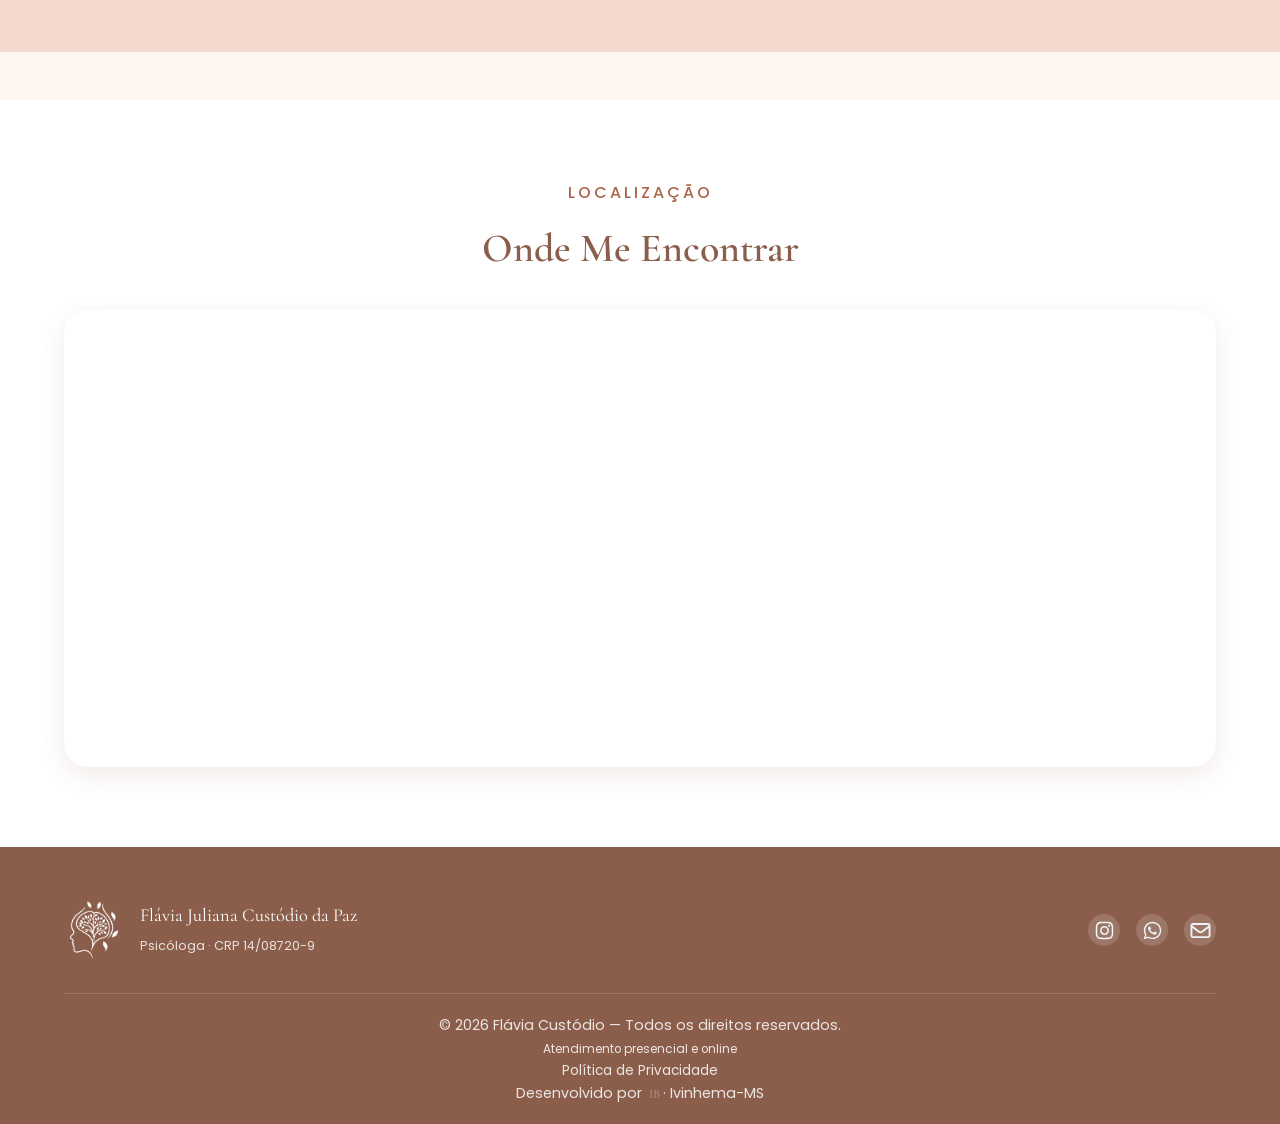
==== commit dc83535d: "hero mais limpa" ====
--- a/index.html
+++ b/index.html
@@ -53,7 +53,7 @@
             <ul class="nav-menu" id="navMenu"> 
                 <li><a href="#inicio">Início</a></li>
                 <li><a href="#servicos">Serviços</a></li>
-                <li><a href="#sobre">Sobre</a></li>
+                <li><a href="#sobre">Sobre Mim</a></li>
                 <li><a href="#avaliacao">Avaliação</a></li>
                 <li><a href="#publico">Público</a></li>
                 <li><a href="#contato">Contato</a></li>
--- a/styles.css
+++ b/styles.css
@@ -1505,15 +1505,34 @@
 
 /* ---- xl: 1200px+ ---- */
 @media (min-width: 1200px) {
+    .hero {
+        width: 100%;
+        max-width: none;
+        margin-left: 0;
+        padding: clamp(120px, 14vh, 160px) clamp(48px, 8vw, 140px) 100px;
+        background-size: 100% 100%, cover;
+        background-position: center, 72% center;
+    }
     .hero-content {
-        max-width: 48%;
-        padding-left: clamp(60px, 9vw, 160px);
-    }
-    .hero {
-        background-position: center center, 75% center;
-    }
-    .hero-title { font-size: clamp(4rem, 5vw, 5.5rem); }
-    .hero-subtitle { font-size: 1.15rem; max-width: 520px; }
+        max-width: min(58vw, 720px);
+        padding: 0;
+    }
+    .hero-title {
+        font-size: clamp(4rem, 5.2vw, 6rem);
+        line-height: 1.02;
+        white-space: nowrap;
+    }
+    .hero-title em { font-size: 0.48em; }
+    .hero-subtitle {
+        max-width: 540px;
+        font-size: 1.2rem;
+        line-height: 1.75;
+    }
+    .hero-buttons {
+        flex-direction: row;
+        width: auto;
+        gap: 16px;
+    }
 
     .section-subtitle { font-size: 1.1rem; }
     .acolhimento-text p { font-size: 1.07rem; }
@@ -1590,9 +1609,30 @@
 }
 /* ---- 1440px+ ---- */
 @media (min-width: 1440px) {
-    .hero-content { padding-left: 10vw; }
+    .hero-content { padding-left: 0; }
     .hero {
         background-position: center center, 78% center;
+    }
+}
+
+@media (min-width: 1600px) {
+    .hero {
+        background-image:
+            linear-gradient(
+                90deg,
+                #fdf6f1 0%,
+                rgba(253, 246, 241, 0.92) 30%,
+                rgba(253, 246, 241, 0.55) 60%,
+                rgba(253, 246, 241, 0.00) 100%
+            ),
+            linear-gradient(
+                90deg,
+                #fdf6f1 0%,
+                rgba(253, 246, 241, 0) 100%
+            ),
+            url('assets/flavia.webp');
+        background-size: 100% 100%, 55% 100%, auto 100%;
+        background-position: center center, left center, right 0 top 45px;
     }
 }
 
